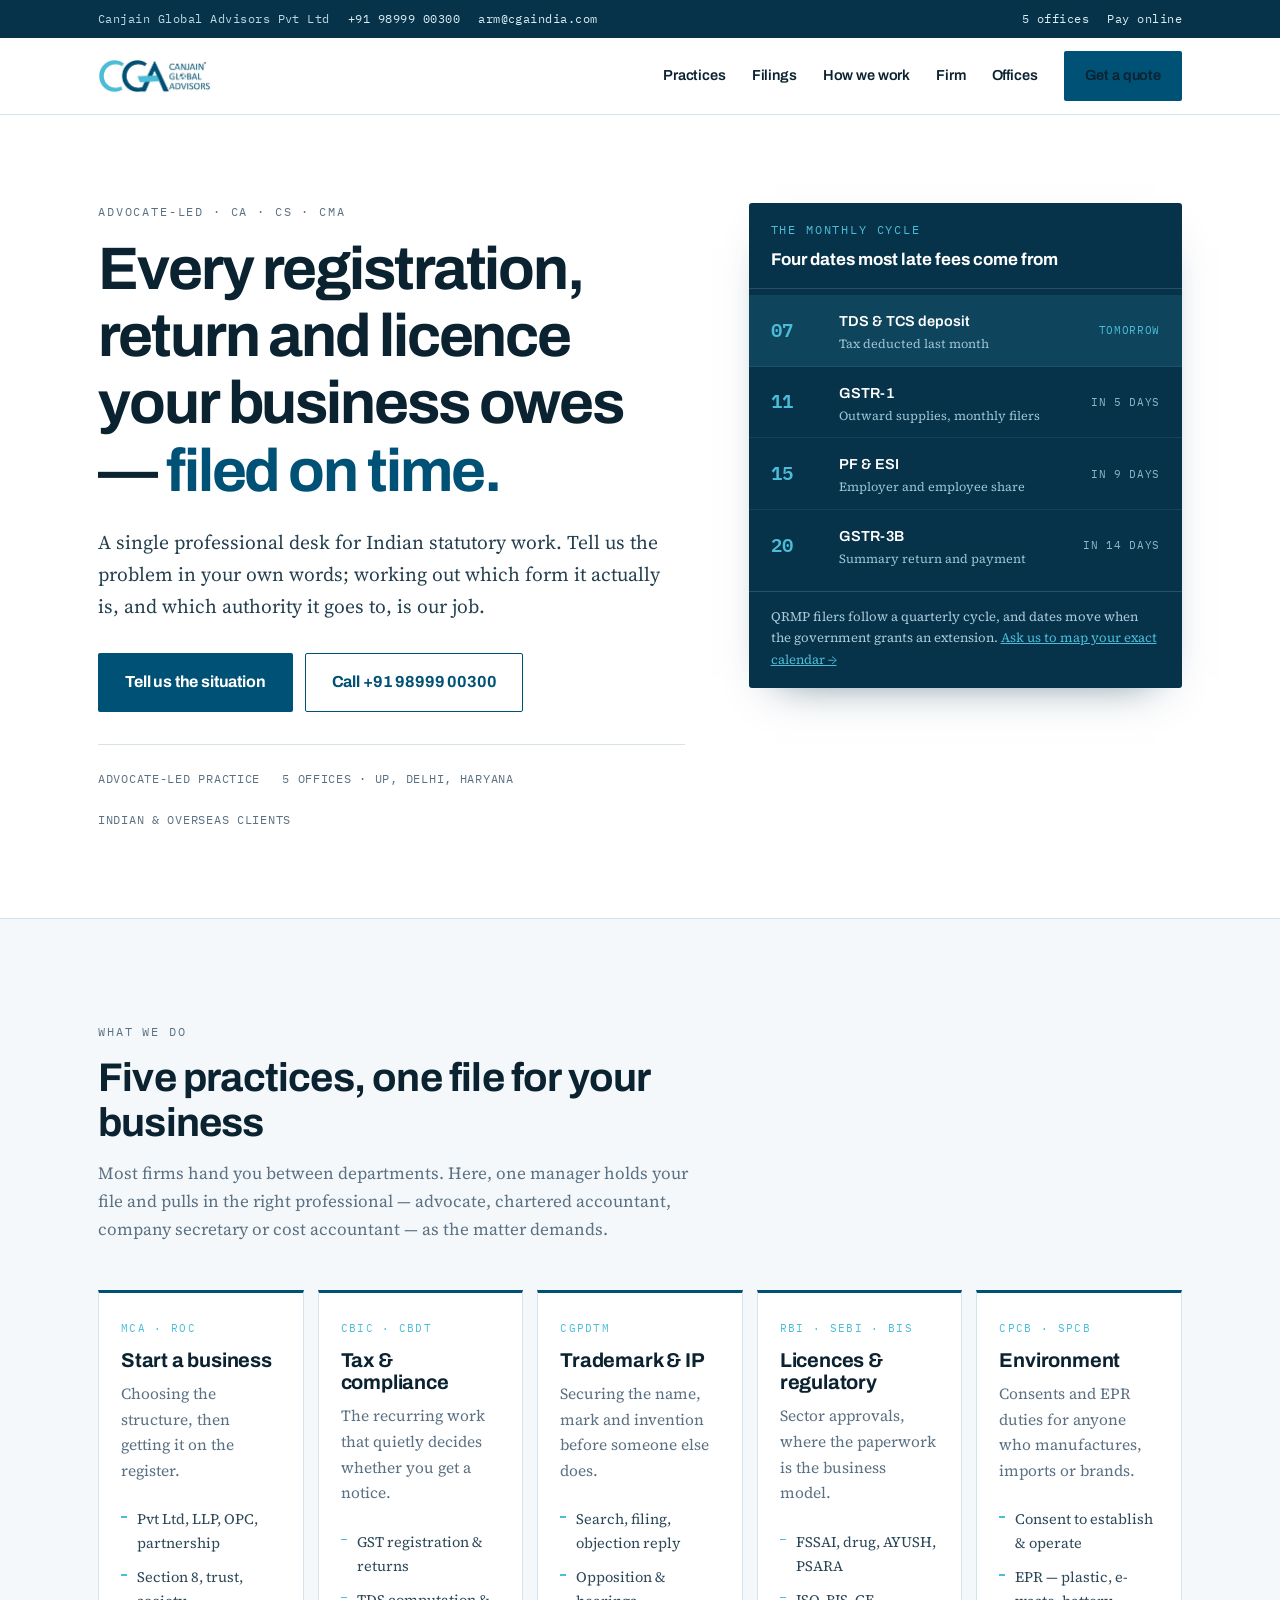
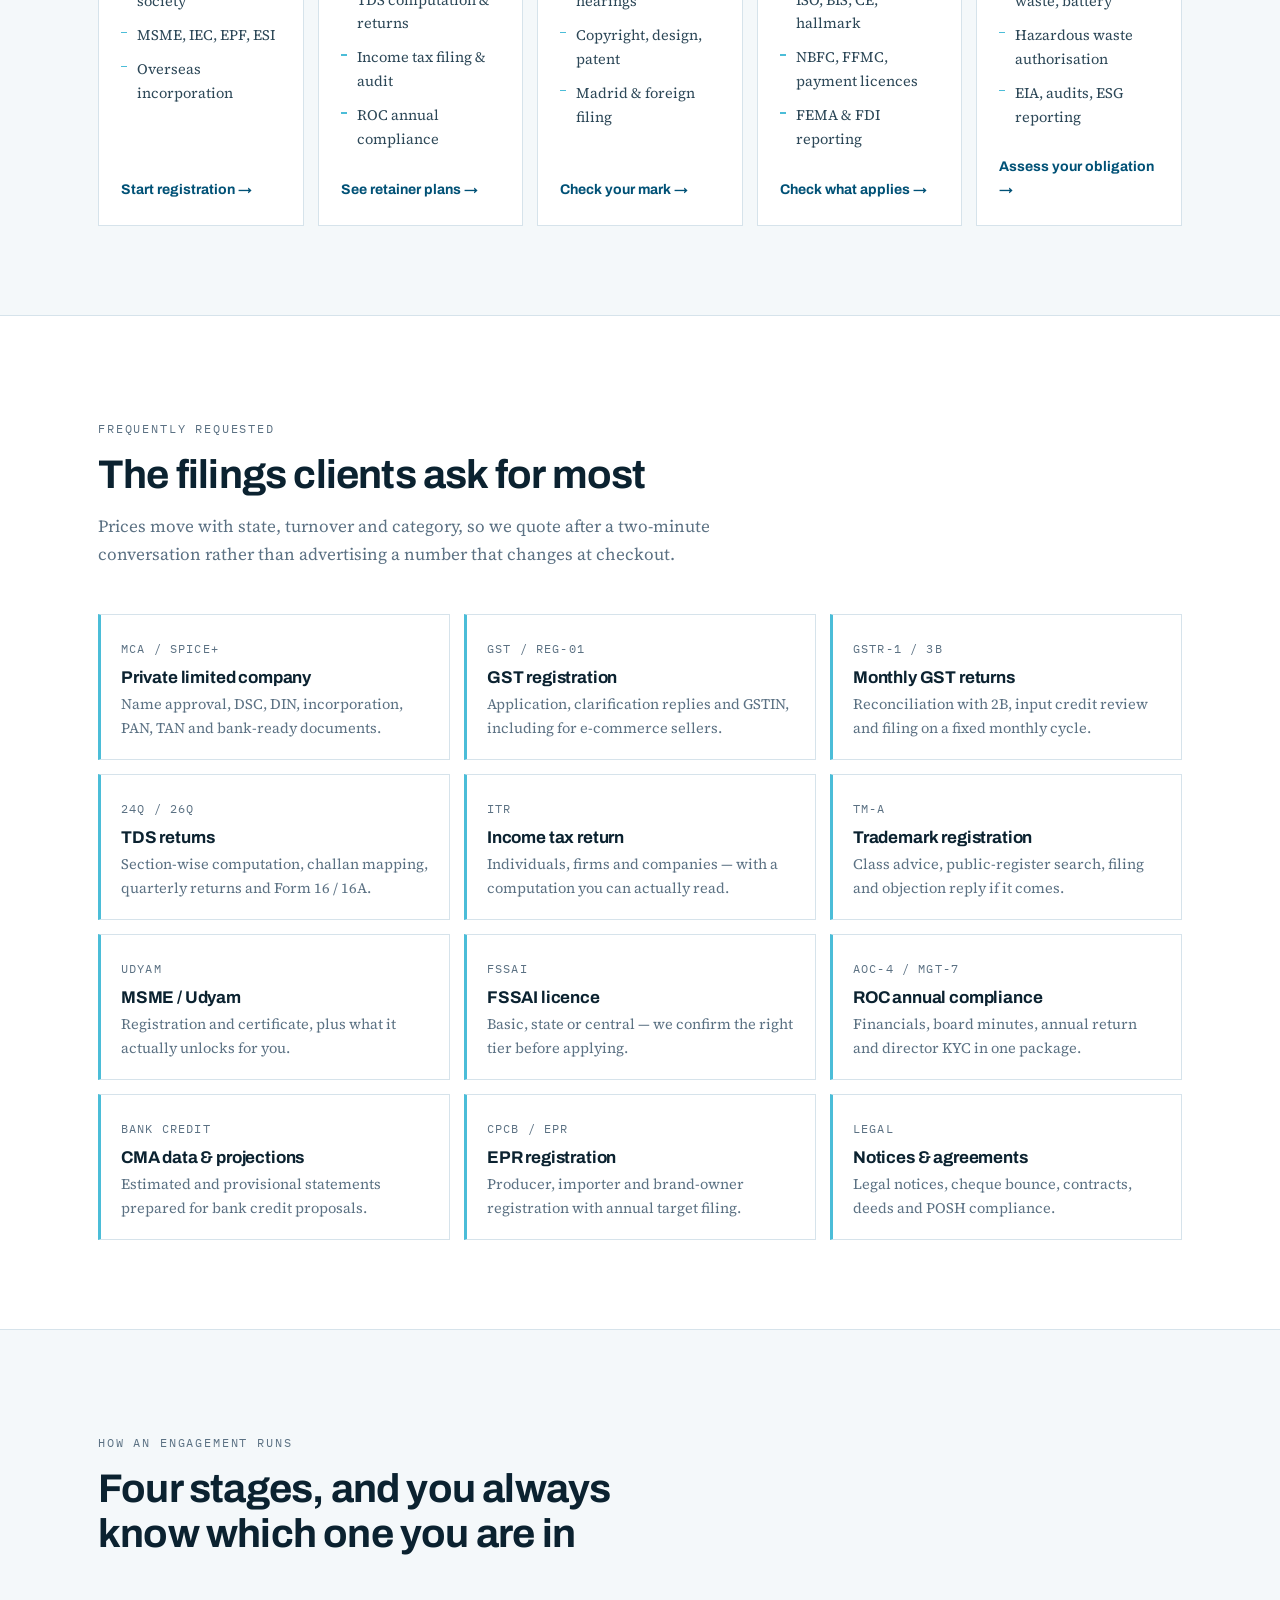
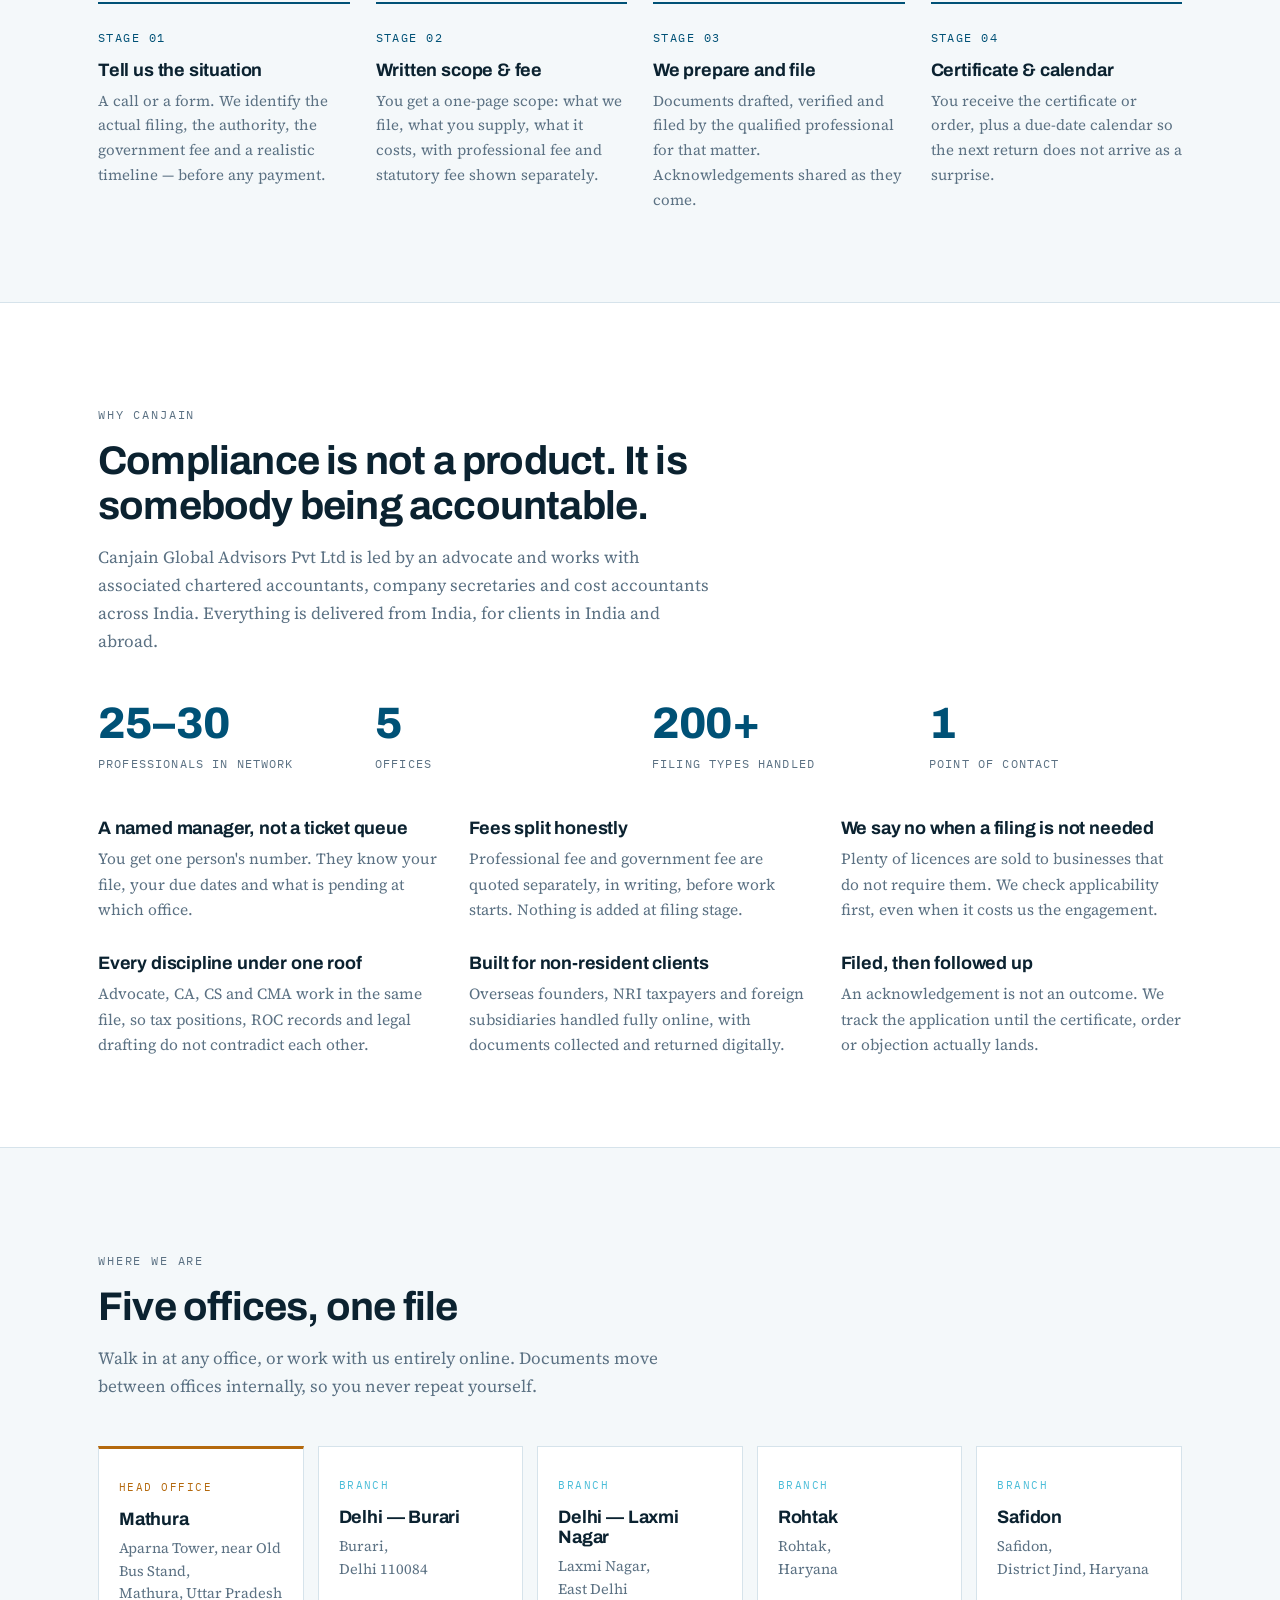
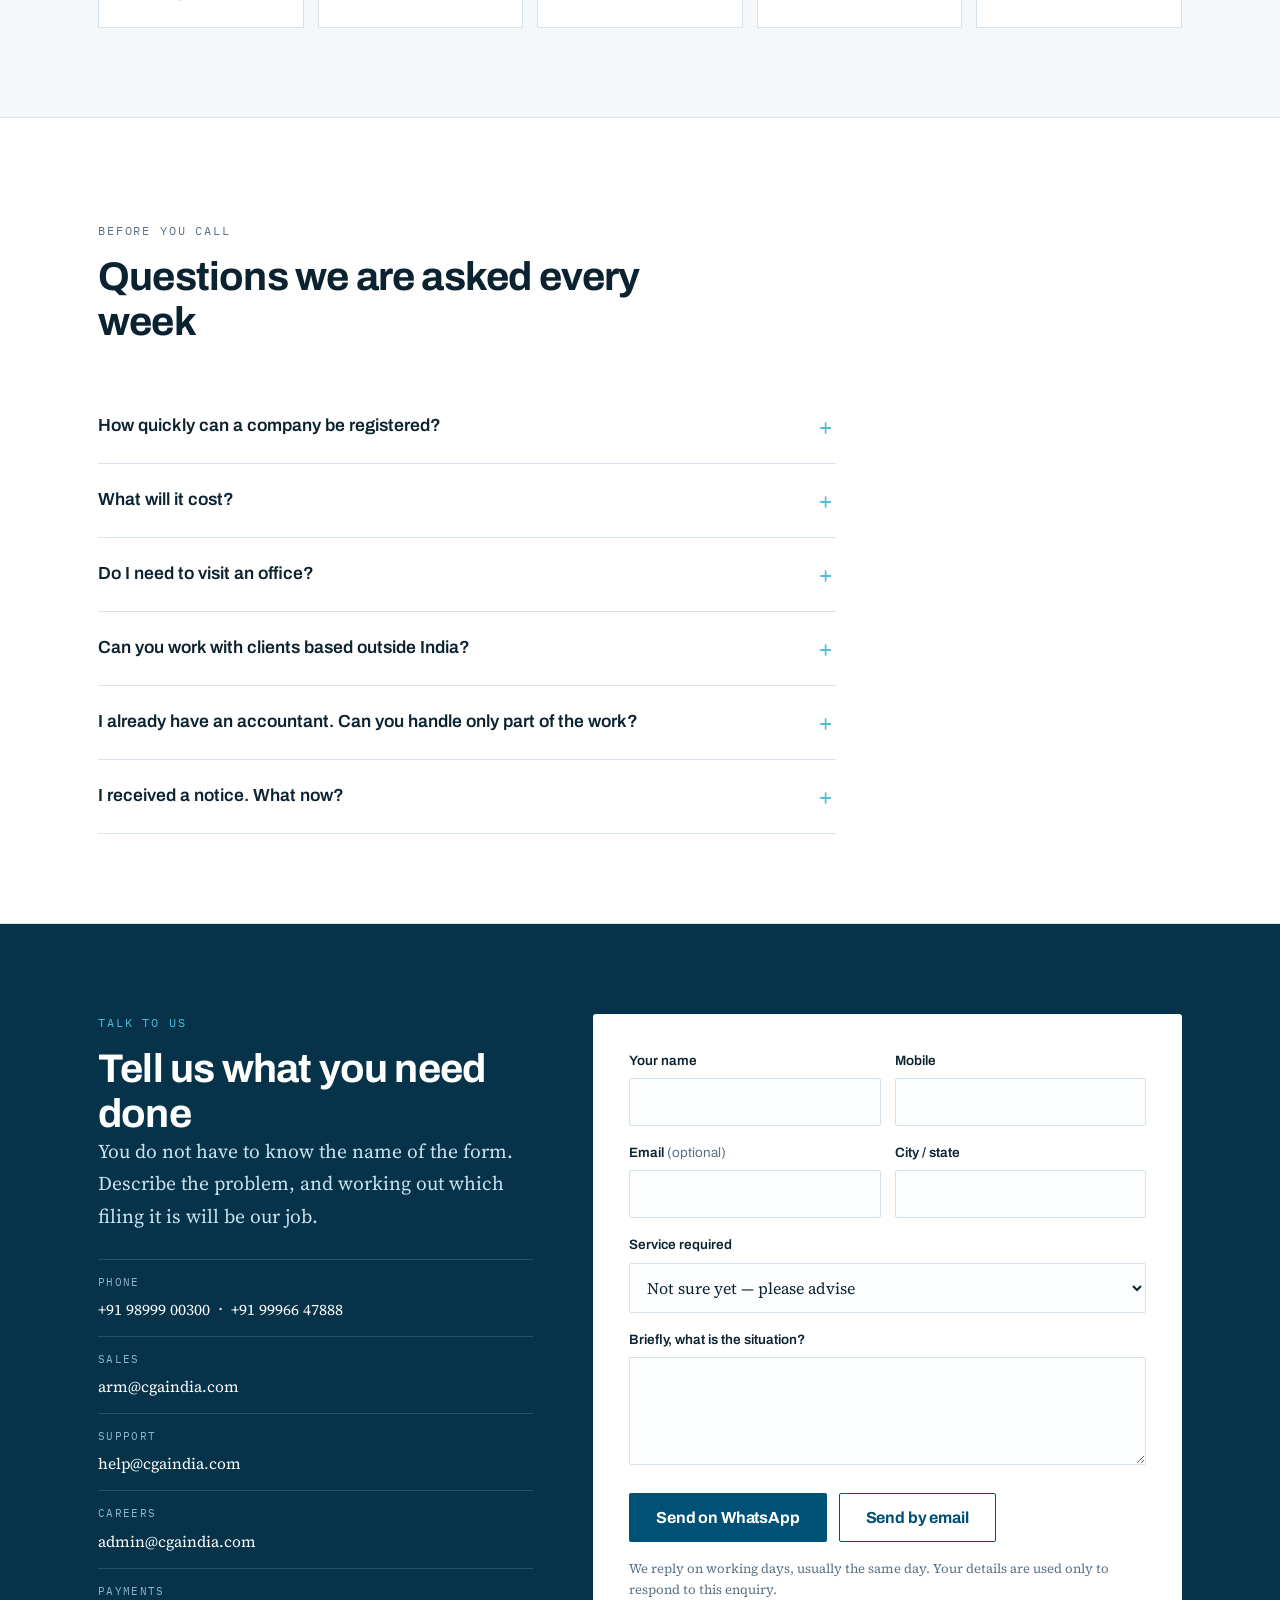
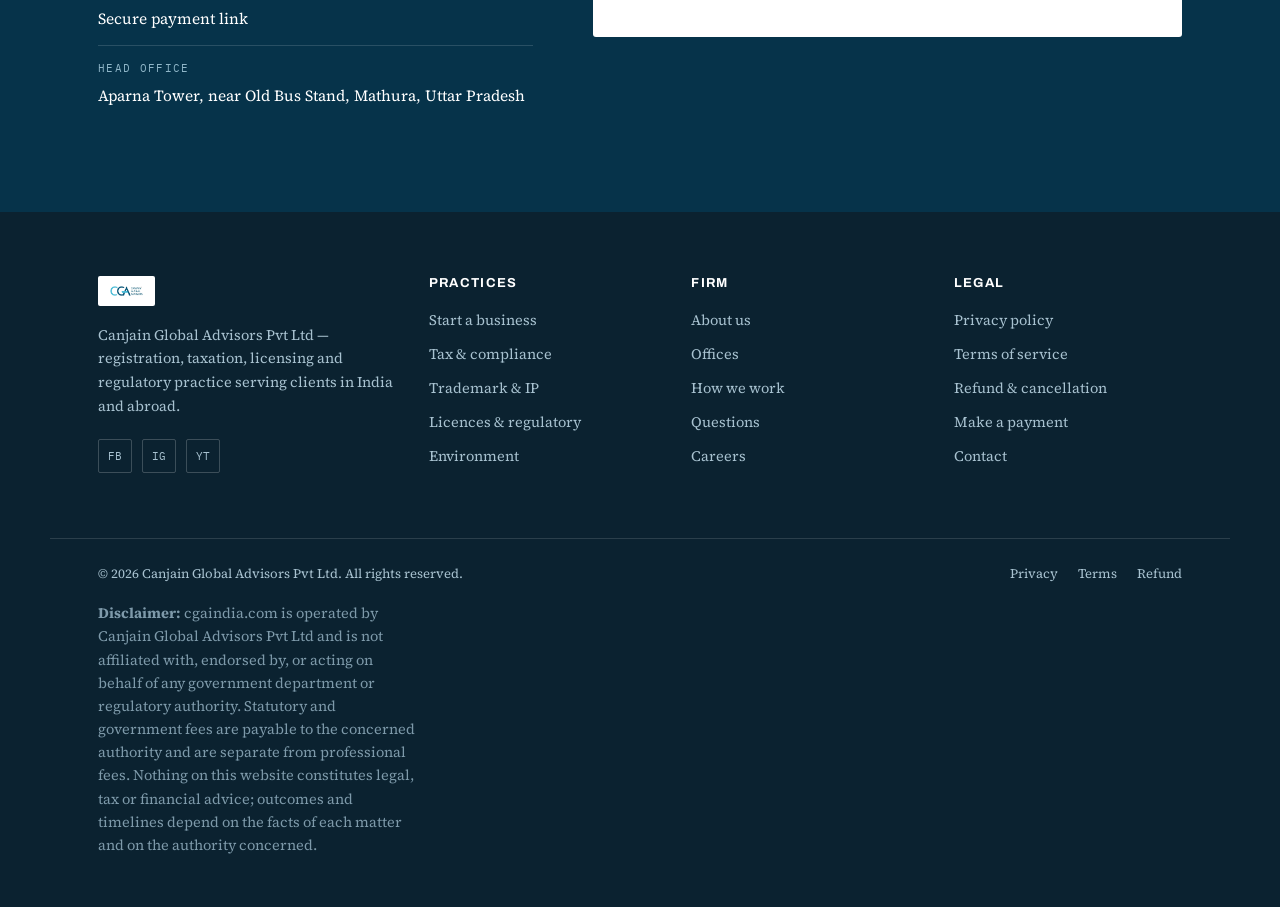
==== index.html @ 1439d637 "Add files via upload" ====
<!DOCTYPE html>
<html lang="en">
<head>
<meta charset="utf-8">
<meta name="viewport" content="width=device-width, initial-scale=1">
<title>Canjain Global Advisors — Registration, GST, Trademark &amp; Compliance in India</title>
<meta name="description" content="Advocate-led compliance practice: company registration, GST and income tax, TDS, trademark and IP, sectoral licences, RBI and pollution board approvals. Five offices across UP, Delhi and Haryana. Clients in India and abroad.">
<meta name="theme-color" content="#005176">
<link rel="canonical" href="https://cgaindia.com/">
<meta property="og:title" content="Canjain Global Advisors — Registration, GST, Trademark &amp; Compliance">
<meta property="og:description" content="Every registration, return and licence your business owes — filed on time. Advocate-led, with CAs, CSs and cost accountants in the same file.">
<meta property="og:type" content="website">
<meta property="og:url" content="https://cgaindia.com/">
<meta property="og:image" content="https://cgaindia.com/assets/cga-logo.jpeg">
<link rel="icon" href="assets/cga-logo.jpeg">
<link rel="preconnect" href="https://fonts.googleapis.com">
<link rel="preconnect" href="https://fonts.gstatic.com" crossorigin>
<link href="https://fonts.googleapis.com/css2?family=Archivo:wght@600;700;800&family=IBM+Plex+Mono:wght@400;600&family=Source+Serif+4:ital,opsz,wght@0,8..60,400;0,8..60,600;1,8..60,400&display=swap" rel="stylesheet">
<link rel="stylesheet" href="assets/styles.css">
<script type="application/ld+json">
{
  "@context": "https://schema.org",
  "@type": "ProfessionalService",
  "name": "Canjain Global Advisors Pvt Ltd",
  "url": "https://cgaindia.com/",
  "logo": "https://cgaindia.com/assets/cga-logo.jpeg",
  "telephone": "+91-98999-00300",
  "email": "arm@cgaindia.com",
  "address": {
    "@type": "PostalAddress",
    "streetAddress": "Aparna Tower, near Old Bus Stand",
    "addressLocality": "Mathura",
    "addressRegion": "Uttar Pradesh",
    "addressCountry": "IN"
  },
  "areaServed": "IN"
}
</script>
</head>
<body>
<a class="skip" href="#main">Skip to content</a>

<div class="utility">
  <div class="wrap">
    <span>Canjain Global Advisors Pvt Ltd</span>
    <a href="tel:+919899900300">+91 98999 00300</a>
    <a href="mailto:arm@cgaindia.com">arm@cgaindia.com</a>
    <span class="spacer"></span>
    <a href="#offices">5 offices</a>
    <a href="https://rzp.io/rzp/ehe2M4d" target="_blank" rel="noopener">Pay online</a>
  </div>
</div>

<header class="masthead">
  <div class="wrap">
    <a class="brand" href="index.html" aria-label="Canjain Global Advisors — home">
      <img src="assets/cga-logo.jpeg" alt="Canjain Global Advisors">
    </a>
    <nav class="primary">
      <a href="#practices">Practices</a>
      <a href="#filings">Filings</a>
      <a href="#process">How we work</a>
      <a href="#firm">Firm</a>
      <a href="#offices">Offices</a>
      <a class="btn btn-solid" href="#enquire">Get a quote</a>
    </nav>
  </div>
</header>

<main id="main">

  <!-- ============ HERO ============ -->
  <div class="hero">
    <div class="wrap">
      <div>
        <p class="eyebrow">Advocate-led · CA · CS · CMA</p>
        <h1>Every registration, return and licence your business owes — <em>filed on time.</em></h1>
        <p class="lede">A single professional desk for Indian statutory work. Tell us the problem in your own words; working out which form it actually is, and which authority it goes to, is our job.</p>
        <div class="hero-actions">
          <a class="btn btn-solid btn-lg" href="#enquire">Tell us the situation</a>
          <a class="btn btn-line btn-lg" href="tel:+919899900300">Call +91 98999 00300</a>
        </div>
        <div class="credentials">
          <span>Advocate-led practice</span>
          <span>5 offices · UP, Delhi, Haryana</span>
          <span>Indian &amp; overseas clients</span>
        </div>
      </div>

      <!-- Signature element: the live filing rail -->
      <aside class="rail" aria-label="Recurring statutory due dates">
        <div class="rail-head">
          <p class="eyebrow">The monthly cycle</p>
          <strong>Four dates most late fees come from</strong>
        </div>
        <ul class="rail-list" id="railList">
          <li data-day="7">
            <span class="rail-day">07</span>
            <span><span class="rail-name">TDS &amp; TCS deposit</span><span class="rail-sub">Tax deducted last month</span></span>
            <span class="rail-when" data-when></span>
          </li>
          <li data-day="11">
            <span class="rail-day">11</span>
            <span><span class="rail-name">GSTR-1</span><span class="rail-sub">Outward supplies, monthly filers</span></span>
            <span class="rail-when" data-when></span>
          </li>
          <li data-day="15">
            <span class="rail-day">15</span>
            <span><span class="rail-name">PF &amp; ESI</span><span class="rail-sub">Employer and employee share</span></span>
            <span class="rail-when" data-when></span>
          </li>
          <li data-day="20">
            <span class="rail-day">20</span>
            <span><span class="rail-name">GSTR-3B</span><span class="rail-sub">Summary return and payment</span></span>
            <span class="rail-when" data-when></span>
          </li>
        </ul>
        <div class="rail-foot">
          QRMP filers follow a quarterly cycle, and dates move when the government grants an extension.
          <a href="#enquire">Ask us to map your exact calendar →</a>
        </div>
      </aside>
    </div>
  </div>

  <!-- ============ PRACTICES ============ -->
  <section id="practices">
    <div class="wrap">
      <div class="section-head reveal">
        <p class="eyebrow">What we do</p>
        <h2>Five practices, one file for your business</h2>
        <p>Most firms hand you between departments. Here, one manager holds your file and pulls in the right professional — advocate, chartered accountant, company secretary or cost accountant — as the matter demands.</p>
      </div>

      <div class="practices reveal">
        <article class="practice">
          <span class="authority">MCA · ROC</span>
          <h3>Start a business</h3>
          <p>Choosing the structure, then getting it on the register.</p>
          <ul>
            <li>Pvt Ltd, LLP, OPC, partnership</li>
            <li>Section 8, trust, society</li>
            <li>MSME, IEC, EPF, ESI</li>
            <li>Overseas incorporation</li>
          </ul>
          <a class="go" href="#enquire">Start registration →</a>
        </article>

        <article class="practice">
          <span class="authority">CBIC · CBDT</span>
          <h3>Tax &amp; compliance</h3>
          <p>The recurring work that quietly decides whether you get a notice.</p>
          <ul>
            <li>GST registration &amp; returns</li>
            <li>TDS computation &amp; returns</li>
            <li>Income tax filing &amp; audit</li>
            <li>ROC annual compliance</li>
          </ul>
          <a class="go" href="#enquire">See retainer plans →</a>
        </article>

        <article class="practice">
          <span class="authority">CGPDTM</span>
          <h3>Trademark &amp; IP</h3>
          <p>Securing the name, mark and invention before someone else does.</p>
          <ul>
            <li>Search, filing, objection reply</li>
            <li>Opposition &amp; hearings</li>
            <li>Copyright, design, patent</li>
            <li>Madrid &amp; foreign filing</li>
          </ul>
          <a class="go" href="#enquire">Check your mark →</a>
        </article>

        <article class="practice">
          <span class="authority">RBI · SEBI · BIS</span>
          <h3>Licences &amp; regulatory</h3>
          <p>Sector approvals, where the paperwork is the business model.</p>
          <ul>
            <li>FSSAI, drug, AYUSH, PSARA</li>
            <li>ISO, BIS, CE, hallmark</li>
            <li>NBFC, FFMC, payment licences</li>
            <li>FEMA &amp; FDI reporting</li>
          </ul>
          <a class="go" href="#enquire">Check what applies →</a>
        </article>

        <article class="practice">
          <span class="authority">CPCB · SPCB</span>
          <h3>Environment</h3>
          <p>Consents and EPR duties for anyone who manufactures, imports or brands.</p>
          <ul>
            <li>Consent to establish &amp; operate</li>
            <li>EPR — plastic, e-waste, battery</li>
            <li>Hazardous waste authorisation</li>
            <li>EIA, audits, ESG reporting</li>
          </ul>
          <a class="go" href="#enquire">Assess your obligation →</a>
        </article>
      </div>
    </div>
  </section>

  <!-- ============ FILINGS ============ -->
  <section id="filings" class="band">
    <div class="wrap">
      <div class="section-head reveal">
        <p class="eyebrow">Frequently requested</p>
        <h2>The filings clients ask for most</h2>
        <p>Prices move with state, turnover and category, so we quote after a two-minute conversation rather than advertising a number that changes at checkout.</p>
      </div>

      <div class="filings reveal">
        <a class="filing" href="#enquire">
          <span class="form-no">MCA / SPICe+</span>
          <h3>Private limited company</h3>
          <p>Name approval, DSC, DIN, incorporation, PAN, TAN and bank-ready documents.</p>
        </a>
        <a class="filing" href="#enquire">
          <span class="form-no">GST / REG-01</span>
          <h3>GST registration</h3>
          <p>Application, clarification replies and GSTIN, including for e-commerce sellers.</p>
        </a>
        <a class="filing" href="#enquire">
          <span class="form-no">GSTR-1 / 3B</span>
          <h3>Monthly GST returns</h3>
          <p>Reconciliation with 2B, input credit review and filing on a fixed monthly cycle.</p>
        </a>
        <a class="filing" href="#enquire">
          <span class="form-no">24Q / 26Q</span>
          <h3>TDS returns</h3>
          <p>Section-wise computation, challan mapping, quarterly returns and Form 16 / 16A.</p>
        </a>
        <a class="filing" href="#enquire">
          <span class="form-no">ITR</span>
          <h3>Income tax return</h3>
          <p>Individuals, firms and companies — with a computation you can actually read.</p>
        </a>
        <a class="filing" href="#enquire">
          <span class="form-no">TM-A</span>
          <h3>Trademark registration</h3>
          <p>Class advice, public-register search, filing and objection reply if it comes.</p>
        </a>
        <a class="filing" href="#enquire">
          <span class="form-no">UDYAM</span>
          <h3>MSME / Udyam</h3>
          <p>Registration and certificate, plus what it actually unlocks for you.</p>
        </a>
        <a class="filing" href="#enquire">
          <span class="form-no">FSSAI</span>
          <h3>FSSAI licence</h3>
          <p>Basic, state or central — we confirm the right tier before applying.</p>
        </a>
        <a class="filing" href="#enquire">
          <span class="form-no">AOC-4 / MGT-7</span>
          <h3>ROC annual compliance</h3>
          <p>Financials, board minutes, annual return and director KYC in one package.</p>
        </a>
        <a class="filing" href="#enquire">
          <span class="form-no">Bank credit</span>
          <h3>CMA data &amp; projections</h3>
          <p>Estimated and provisional statements prepared for bank credit proposals.</p>
        </a>
        <a class="filing" href="#enquire">
          <span class="form-no">CPCB / EPR</span>
          <h3>EPR registration</h3>
          <p>Producer, importer and brand-owner registration with annual target filing.</p>
        </a>
        <a class="filing" href="#enquire">
          <span class="form-no">Legal</span>
          <h3>Notices &amp; agreements</h3>
          <p>Legal notices, cheque bounce, contracts, deeds and POSH compliance.</p>
        </a>
      </div>
    </div>
  </section>

  <!-- ============ PROCESS ============ -->
  <section id="process">
    <div class="wrap">
      <div class="section-head reveal">
        <p class="eyebrow">How an engagement runs</p>
        <h2>Four stages, and you always know which one you are in</h2>
      </div>
      <div class="stages reveal">
        <div class="stage">
          <span class="no">STAGE 01</span>
          <h3>Tell us the situation</h3>
          <p>A call or a form. We identify the actual filing, the authority, the government fee and a realistic timeline — before any payment.</p>
        </div>
        <div class="stage">
          <span class="no">STAGE 02</span>
          <h3>Written scope &amp; fee</h3>
          <p>You get a one-page scope: what we file, what you supply, what it costs, with professional fee and statutory fee shown separately.</p>
        </div>
        <div class="stage">
          <span class="no">STAGE 03</span>
          <h3>We prepare and file</h3>
          <p>Documents drafted, verified and filed by the qualified professional for that matter. Acknowledgements shared as they come.</p>
        </div>
        <div class="stage">
          <span class="no">STAGE 04</span>
          <h3>Certificate &amp; calendar</h3>
          <p>You receive the certificate or order, plus a due-date calendar so the next return does not arrive as a surprise.</p>
        </div>
      </div>
    </div>
  </section>

  <!-- ============ FIRM ============ -->
  <section id="firm" class="band">
    <div class="wrap">
      <div class="section-head reveal">
        <p class="eyebrow">Why Canjain</p>
        <h2>Compliance is not a product. It is somebody being accountable.</h2>
        <p>Canjain Global Advisors Pvt Ltd is led by an advocate and works with associated chartered accountants, company secretaries and cost accountants across India. Everything is delivered from India, for clients in India and abroad.</p>
      </div>

      <div class="stats reveal">
        <div class="stat"><div class="n">25–30</div><div class="l">Professionals in network</div></div>
        <div class="stat"><div class="n">5</div><div class="l">Offices</div></div>
        <div class="stat"><div class="n">200+</div><div class="l">Filing types handled</div></div>
        <div class="stat"><div class="n">1</div><div class="l">Point of contact</div></div>
      </div>

      <div class="reasons reveal">
        <div class="reason">
          <h3>A named manager, not a ticket queue</h3>
          <p>You get one person's number. They know your file, your due dates and what is pending at which office.</p>
        </div>
        <div class="reason">
          <h3>Fees split honestly</h3>
          <p>Professional fee and government fee are quoted separately, in writing, before work starts. Nothing is added at filing stage.</p>
        </div>
        <div class="reason">
          <h3>We say no when a filing is not needed</h3>
          <p>Plenty of licences are sold to businesses that do not require them. We check applicability first, even when it costs us the engagement.</p>
        </div>
        <div class="reason">
          <h3>Every discipline under one roof</h3>
          <p>Advocate, CA, CS and CMA work in the same file, so tax positions, ROC records and legal drafting do not contradict each other.</p>
        </div>
        <div class="reason">
          <h3>Built for non-resident clients</h3>
          <p>Overseas founders, NRI taxpayers and foreign subsidiaries handled fully online, with documents collected and returned digitally.</p>
        </div>
        <div class="reason">
          <h3>Filed, then followed up</h3>
          <p>An acknowledgement is not an outcome. We track the application until the certificate, order or objection actually lands.</p>
        </div>
      </div>
    </div>
  </section>

  <!-- ============ OFFICES ============ -->
  <section id="offices">
    <div class="wrap">
      <div class="section-head reveal">
        <p class="eyebrow">Where we are</p>
        <h2>Five offices, one file</h2>
        <p>Walk in at any office, or work with us entirely online. Documents move between offices internally, so you never repeat yourself.</p>
      </div>
      <div class="offices reveal">
        <div class="office ho">
          <span class="tag">Head office</span>
          <h3>Mathura</h3>
          <address>Aparna Tower, near Old Bus Stand,<br>Mathura, Uttar Pradesh</address>
        </div>
        <div class="office">
          <span class="tag">Branch</span>
          <h3>Delhi — Burari</h3>
          <address>Burari,<br>Delhi 110084</address>
        </div>
        <div class="office">
          <span class="tag">Branch</span>
          <h3>Delhi — Laxmi Nagar</h3>
          <address>Laxmi Nagar,<br>East Delhi</address>
        </div>
        <div class="office">
          <span class="tag">Branch</span>
          <h3>Rohtak</h3>
          <address>Rohtak,<br>Haryana</address>
        </div>
        <div class="office">
          <span class="tag">Branch</span>
          <h3>Safidon</h3>
          <address>Safidon,<br>District Jind, Haryana</address>
        </div>
      </div>
    </div>
  </section>

  <!-- ============ FAQ ============ -->
  <section id="faq" class="band">
    <div class="wrap">
      <div class="section-head reveal">
        <p class="eyebrow">Before you call</p>
        <h2>Questions we are asked every week</h2>
      </div>
      <div class="faq reveal">
        <details>
          <summary>How quickly can a company be registered?</summary>
          <p>Once name approval and signed documents are in hand, incorporation is usually a matter of days rather than weeks. The variable is document readiness — identity proofs, address proof for the registered office and the NOC from the property owner. We give you a realistic date at the scope stage, not an optimistic one.</p>
        </details>
        <details>
          <summary>What will it cost?</summary>
          <p>Two components: our professional fee, and the statutory or government fee, which is fixed by the authority and varies with state, authorised capital, turnover or category. We quote both separately in writing before starting. Anyone quoting a single all-India number without asking about your state is guessing.</p>
        </details>
        <details>
          <summary>Do I need to visit an office?</summary>
          <p>No. Most matters run entirely online — documents collected digitally, signatures through DSC or e-sign. If you would rather sit across a desk, any of our five offices works.</p>
        </details>
        <details>
          <summary>Can you work with clients based outside India?</summary>
          <p>Yes. Non-resident founders, NRI taxpayers and foreign parent companies are a regular part of the practice. Everything is delivered from India, and we handle apostille and notarisation requirements where the authority asks for them.</p>
        </details>
        <details>
          <summary>I already have an accountant. Can you handle only part of the work?</summary>
          <p>Yes. Many clients keep their existing bookkeeping and bring us in for licensing, trademark, ROC or a specific notice. We will not push a bundle you do not need.</p>
        </details>
        <details>
          <summary>I received a notice. What now?</summary>
          <p>Send it across before the reply window closes — GST, income tax, ROC and pollution board notices all carry deadlines, and an extension is easier to get before the date than after. We read it, tell you how serious it is, and quote for the reply.</p>
        </details>
      </div>
    </div>
  </section>

  <!-- ============ ENQUIRY ============ -->
  <section id="enquire" class="enquire">
    <div class="wrap grid">
      <div>
        <p class="eyebrow">Talk to us</p>
        <h2>Tell us what you need done</h2>
        <p class="lede" style="color:#C9E3EE">You do not have to know the name of the form. Describe the problem, and working out which filing it is will be our job.</p>
        <ul class="contact-list">
          <li><span class="k">Phone</span><a href="tel:+919899900300">+91 98999 00300</a> &nbsp;·&nbsp; <a href="tel:+919996647888">+91 99966 47888</a></li>
          <li><span class="k">Sales</span><a href="mailto:arm@cgaindia.com">arm@cgaindia.com</a></li>
          <li><span class="k">Support</span><a href="mailto:help@cgaindia.com">help@cgaindia.com</a></li>
          <li><span class="k">Careers</span><a href="mailto:admin@cgaindia.com">admin@cgaindia.com</a></li>
          <li><span class="k">Payments</span><a href="https://rzp.io/rzp/ehe2M4d" target="_blank" rel="noopener">Secure payment link</a></li>
          <li><span class="k">Head office</span><span>Aparna Tower, near Old Bus Stand, Mathura, Uttar Pradesh</span></li>
        </ul>
      </div>

      <form class="enquiry" id="enquiryForm" novalidate>
        <div class="two-up">
          <div class="field" id="f-name">
            <label for="q-name">Your name</label>
            <input id="q-name" name="name" type="text" autocomplete="name" required>
            <span class="err">Please enter your name.</span>
          </div>
          <div class="field" id="f-mobile">
            <label for="q-mobile">Mobile</label>
            <input id="q-mobile" name="mobile" type="tel" inputmode="numeric" autocomplete="tel" required>
            <span class="err">Enter a valid 10-digit mobile number.</span>
          </div>
        </div>
        <div class="two-up">
          <div class="field" id="f-email">
            <label for="q-email">Email <span style="font-weight:400;color:#5B7183">(optional)</span></label>
            <input id="q-email" name="email" type="email" autocomplete="email">
            <span class="err">That email address does not look right.</span>
          </div>
          <div class="field">
            <label for="q-city">City / state</label>
            <input id="q-city" name="city" type="text" autocomplete="address-level2">
          </div>
        </div>
        <div class="field">
          <label for="q-service">Service required</label>
          <select id="q-service" name="service">
            <option value="Not sure yet">Not sure yet — please advise</option>
            <option>Company / LLP registration</option>
            <option>GST registration or returns</option>
            <option>TDS returns</option>
            <option>Income tax return or notice</option>
            <option>ROC annual compliance</option>
            <option>Trademark, copyright or patent</option>
            <option>FSSAI, ISO or other licence</option>
            <option>NBFC / RBI approval</option>
            <option>Environment / EPR</option>
            <option>CMA data or project report</option>
            <option>Legal notice or agreement</option>
          </select>
        </div>
        <div class="field" id="f-msg">
          <label for="q-msg">Briefly, what is the situation?</label>
          <textarea id="q-msg" name="message" required></textarea>
          <span class="err">A line or two about the matter helps us quote accurately.</span>
        </div>
        <div class="form-actions">
          <button class="btn btn-solid btn-lg" type="button" id="sendWhatsApp">Send on WhatsApp</button>
          <button class="btn btn-line btn-lg" type="button" id="sendEmail">Send by email</button>
        </div>
        <p class="form-note">We reply on working days, usually the same day. Your details are used only to respond to this enquiry.</p>
      </form>
    </div>
  </section>

</main>

<footer class="site">
  <div class="wrap top">
    <div>
      <img class="mark" src="assets/cga-logo.jpeg" alt="Canjain Global Advisors">
      <p>Canjain Global Advisors Pvt Ltd — registration, taxation, licensing and regulatory practice serving clients in India and abroad.</p>
      <div class="social">
        <a href="https://www.facebook.com/profile.php?id=100081348033294" target="_blank" rel="noopener" aria-label="Facebook">FB</a>
        <a href="https://www.instagram.com/canjain_" target="_blank" rel="noopener" aria-label="Instagram">IG</a>
        <a href="https://www.youtube.com/@canjain" target="_blank" rel="noopener" aria-label="YouTube">YT</a>
      </div>
    </div>
    <div>
      <h4>Practices</h4>
      <ul>
        <li><a href="#practices">Start a business</a></li>
        <li><a href="#practices">Tax &amp; compliance</a></li>
        <li><a href="#practices">Trademark &amp; IP</a></li>
        <li><a href="#practices">Licences &amp; regulatory</a></li>
        <li><a href="#practices">Environment</a></li>
      </ul>
    </div>
    <div>
      <h4>Firm</h4>
      <ul>
        <li><a href="#firm">About us</a></li>
        <li><a href="#offices">Offices</a></li>
        <li><a href="#process">How we work</a></li>
        <li><a href="#faq">Questions</a></li>
        <li><a href="mailto:admin@cgaindia.com">Careers</a></li>
      </ul>
    </div>
    <div>
      <h4>Legal</h4>
      <ul>
        <li><a href="privacy.html">Privacy policy</a></li>
        <li><a href="terms.html">Terms of service</a></li>
        <li><a href="refund.html">Refund &amp; cancellation</a></li>
        <li><a href="https://rzp.io/rzp/ehe2M4d" target="_blank" rel="noopener">Make a payment</a></li>
        <li><a href="#enquire">Contact</a></li>
      </ul>
    </div>
  </div>
  <div class="wrap legal">
    <div class="row">
      <span>© <span id="yr">2026</span> Canjain Global Advisors Pvt Ltd. All rights reserved.</span>
      <span class="spacer"></span>
      <a href="privacy.html">Privacy</a>
      <a href="terms.html">Terms</a>
      <a href="refund.html">Refund</a>
    </div>
    <p class="disclaimer"><strong>Disclaimer:</strong> cgaindia.com is operated by Canjain Global Advisors Pvt Ltd and is not affiliated with, endorsed by, or acting on behalf of any government department or regulatory authority. Statutory and government fees are payable to the concerned authority and are separate from professional fees. Nothing on this website constitutes legal, tax or financial advice; outcomes and timelines depend on the facts of each matter and on the authority concerned.</p>
  </div>
</footer>

<div class="callbar">
  <a href="tel:+919899900300">Call now</a>
  <a class="wa" href="https://wa.me/919899900300?text=Hi%20Canjain%2C%20I%20need%20help%20with%20" target="_blank" rel="noopener">WhatsApp</a>
</div>

<script>
(function () {
  'use strict';

  document.getElementById('yr').textContent = new Date().getFullYear();

  /* ---- Filing rail: show which due date is next ---- */
  var today = new Date();
  var d = today.getDate();
  var items = Array.prototype.slice.call(document.querySelectorAll('#railList li'));
  var nextItem = null;

  items.forEach(function (li) {
    var day = parseInt(li.getAttribute('data-day'), 10);
    var label = li.querySelector('[data-when]');
    var diff = day - d;
    if (diff > 0) {
      label.textContent = diff === 1 ? 'Tomorrow' : 'In ' + diff + ' days';
      if (!nextItem) nextItem = li;
    } else if (diff === 0) {
      label.textContent = 'Due today';
      if (!nextItem) nextItem = li;
    } else {
      label.textContent = 'Next month';
    }
  });

  if (!nextItem && items.length) {
    nextItem = items[0];
  }
  if (nextItem) nextItem.classList.add('is-next');

  /* ---- Scroll reveal ---- */
  var reduce = window.matchMedia('(prefers-reduced-motion: reduce)').matches;
  var targets = document.querySelectorAll('.reveal');
  if (reduce || !('IntersectionObserver' in window)) {
    targets.forEach(function (t) { t.classList.add('in'); });
  } else {
    var io = new IntersectionObserver(function (entries) {
      entries.forEach(function (e) {
        if (e.isIntersecting) { e.target.classList.add('in'); io.unobserve(e.target); }
      });
    }, { rootMargin: '0px 0px -60px 0px', threshold: 0.08 });
    targets.forEach(function (t) { io.observe(t); });
  }

  /* ---- Enquiry form ---- */
  var form = document.getElementById('enquiryForm');

  function val(id) { return (document.getElementById(id).value || '').trim(); }

  function setInvalid(wrapId, bad) {
    var el = document.getElementById(wrapId);
    if (el) el.classList.toggle('invalid', bad);
    return !bad;
  }

  function validate() {
    var ok = true;
    ok = setInvalid('f-name', val('q-name').length < 2) && ok;
    ok = setInvalid('f-mobile', !/^[6-9]\d{9}$/.test(val('q-mobile').replace(/\D/g, '').slice(-10))) && ok;
    var email = val('q-email');
    ok = setInvalid('f-email', email !== '' && !/^[^\s@]+@[^\s@]+\.[^\s@]{2,}$/.test(email)) && ok;
    ok = setInvalid('f-msg', val('q-msg').length < 5) && ok;
    if (!ok) {
      var first = form.querySelector('.field.invalid input, .field.invalid textarea');
      if (first) first.focus();
    }
    return ok;
  }

  function summary() {
    return 'New enquiry — cgaindia.com\n'
      + 'Name: ' + val('q-name') + '\n'
      + 'Mobile: ' + val('q-mobile') + '\n'
      + 'Email: ' + (val('q-email') || '—') + '\n'
      + 'City/State: ' + (val('q-city') || '—') + '\n'
      + 'Service: ' + document.getElementById('q-service').value + '\n'
      + 'Situation: ' + val('q-msg');
  }

  document.getElementById('sendWhatsApp').addEventListener('click', function () {
    if (!validate()) return;
    window.open('https://wa.me/919899900300?text=' + encodeURIComponent(summary()), '_blank', 'noopener');
  });

  document.getElementById('sendEmail').addEventListener('click', function () {
    if (!validate()) return;
    window.location.href = 'mailto:arm@cgaindia.com'
      + '?subject=' + encodeURIComponent('Website enquiry — ' + val('q-name'))
      + '&body=' + encodeURIComponent(summary());
  });
})();
</script>
</body>
</html>
---- assets/styles.css ----
/* ============================================================
   Canjain Global Advisors — cgaindia.com
   Palette derived from the CGA mark: #005176 / #4BBDD8
   ============================================================ */

:root {
  --petrol: #005176;
  --petrol-deep: #06334A;
  --ink: #0B2230;
  --cyan: #4BBDD8;
  --cyan-wash: #E8F6FA;
  --paper: #F4F8FA;
  --white: #FFFFFF;
  --rule: #D6E3EB;
  --muted: #5B7183;
  --due: #B4690E;
  --due-wash: #FBF2E4;

  --display: 'Archivo', 'Helvetica Neue', Arial, sans-serif;
  --body: 'Source Serif 4', Georgia, 'Times New Roman', serif;
  --mono: 'IBM Plex Mono', 'Courier New', monospace;

  --wrap: 1180px;
  --gutter: clamp(20px, 4vw, 48px);
}

* { box-sizing: border-box; }

html { scroll-behavior: smooth; }
@media (prefers-reduced-motion: reduce) {
  html { scroll-behavior: auto; }
  *, *::before, *::after { animation: none !important; transition: none !important; }
}

body {
  margin: 0;
  background: var(--paper);
  color: var(--ink);
  font-family: var(--body);
  font-size: 17px;
  line-height: 1.65;
  -webkit-font-smoothing: antialiased;
}

img { max-width: 100%; display: block; }
a { color: var(--petrol); }

.wrap { width: 100%; max-width: var(--wrap); margin: 0 auto; padding-inline: var(--gutter); }

.skip {
  position: absolute; left: -9999px; top: 0; z-index: 100;
  background: var(--petrol); color: #fff; padding: 10px 16px;
  font-family: var(--display); font-size: 14px;
}
.skip:focus { left: 8px; top: 8px; }

:focus-visible { outline: 3px solid var(--cyan); outline-offset: 2px; }

/* ---------- Type roles ---------- */
.eyebrow {
  font-family: var(--mono);
  font-size: 11.5px;
  letter-spacing: .16em;
  text-transform: uppercase;
  color: var(--muted);
  margin: 0 0 14px;
}
h1, h2, h3, h4 { font-family: var(--display); font-weight: 700; letter-spacing: -.02em; line-height: 1.12; margin: 0; }
h2 { font-size: clamp(28px, 3.6vw, 40px); }
h3 { font-size: 20px; letter-spacing: -.01em; }
p { margin: 0 0 16px; }
.lede { font-size: clamp(17px, 1.6vw, 19.5px); color: #24404F; max-width: 62ch; }

/* ---------- Top bar ---------- */
.utility {
  background: var(--petrol-deep);
  color: #BFD8E4;
  font-family: var(--mono);
  font-size: 12px;
  letter-spacing: .04em;
}
.utility .wrap { display: flex; gap: 18px; align-items: center; min-height: 38px; flex-wrap: wrap; }
.utility a { color: #DCEDF4; text-decoration: none; }
.utility a:hover { color: #fff; text-decoration: underline; }
.utility .spacer { margin-left: auto; }

header.masthead {
  position: sticky; top: 0; z-index: 40;
  background: rgba(255,255,255,.94);
  backdrop-filter: blur(8px);
  border-bottom: 1px solid var(--rule);
}
.masthead .wrap { display: flex; align-items: center; gap: 20px; min-height: 76px; }
.brand { display: flex; align-items: center; }
.brand img { height: 34px; width: auto; }
nav.primary { margin-left: auto; display: flex; gap: 26px; align-items: center; }
nav.primary a {
  font-family: var(--display); font-size: 14.5px; font-weight: 600;
  color: var(--ink); text-decoration: none; letter-spacing: -.01em;
}
nav.primary a:hover { color: var(--petrol); }

.btn {
  display: inline-flex; align-items: center; justify-content: center; gap: 8px;
  font-family: var(--display); font-weight: 700; font-size: 14.5px; letter-spacing: -.01em;
  padding: 12px 20px; border-radius: 2px; text-decoration: none; border: 1.5px solid transparent;
  cursor: pointer; transition: background .18s ease, color .18s ease, border-color .18s ease;
}
.btn-solid { background: var(--petrol); color: #fff; }
.btn-solid:hover { background: var(--petrol-deep); }
.btn-line { border-color: var(--petrol); color: var(--petrol); background: transparent; }
.btn-line:hover { background: var(--petrol); color: #fff; }
.btn-lg { padding: 15px 26px; font-size: 16px; }

@media (max-width: 860px) {
  nav.primary { display: none; }
  .masthead .wrap { min-height: 64px; }
  .brand img { height: 27px; }
}

/* ---------- Hero ---------- */
.hero { background: var(--white); border-bottom: 1px solid var(--rule); }
.hero .wrap { display: grid; grid-template-columns: 1.15fr .85fr; gap: clamp(32px, 5vw, 64px); padding-block: clamp(52px, 7vw, 88px); align-items: start; }
.hero h1 { font-size: clamp(36px, 5.2vw, 60px); letter-spacing: -.035em; }
.hero h1 em { font-style: normal; color: var(--petrol); }
.hero .lede { margin-top: 22px; }
.hero-actions { display: flex; gap: 12px; flex-wrap: wrap; margin-top: 30px; }
.credentials {
  display: flex; gap: 22px; flex-wrap: wrap; margin-top: 32px;
  padding-top: 24px; border-top: 1px solid var(--rule);
  font-family: var(--mono); font-size: 12px; letter-spacing: .06em; text-transform: uppercase; color: var(--muted);
}

/* ---------- Signature: the filing rail ---------- */
.rail {
  background: var(--petrol-deep);
  color: #E7F3F8;
  border-radius: 3px;
  overflow: hidden;
  box-shadow: 0 18px 44px -28px rgba(6,51,74,.7);
}
.rail-head { padding: 18px 22px 14px; border-bottom: 1px solid rgba(255,255,255,.14); }
.rail-head .eyebrow { color: var(--cyan); margin-bottom: 6px; }
.rail-head strong { font-family: var(--display); font-size: 17px; font-weight: 700; color: #fff; display: block; }
.rail-list { list-style: none; margin: 0; padding: 6px 0 10px; }
.rail-list li {
  display: grid; grid-template-columns: 54px 1fr auto; align-items: center; gap: 14px;
  padding: 11px 22px; border-bottom: 1px solid rgba(255,255,255,.07);
}
.rail-list li:last-child { border-bottom: 0; }
.rail-day {
  font-family: var(--mono); font-size: 19px; font-weight: 600; color: var(--cyan);
  font-variant-numeric: tabular-nums;
}
.rail-name { font-family: var(--display); font-size: 14.5px; font-weight: 600; color: #fff; }
.rail-sub { font-size: 12.5px; color: #9EC3D4; display: block; font-family: var(--body); }
.rail-when { font-family: var(--mono); font-size: 11px; letter-spacing: .06em; text-transform: uppercase; color: #8FB6C8; text-align: right; }
.rail-list li.is-next { background: rgba(75,189,216,.13); }
.rail-list li.is-next .rail-when { color: var(--cyan); }
.rail-foot { padding: 14px 22px 18px; font-size: 13px; color: #A9C9D8; border-top: 1px solid rgba(255,255,255,.14); }
.rail-foot a { color: var(--cyan); }

@media (max-width: 900px) {
  .hero .wrap { grid-template-columns: 1fr; }
}

/* ---------- Sections ---------- */
section { padding-block: clamp(52px, 7vw, 92px); }
.section-head { max-width: 68ch; margin-bottom: clamp(30px, 4vw, 46px); }
.section-head p { color: var(--muted); margin-top: 14px; }

/* ---------- Practices ---------- */
.practices { display: grid; grid-template-columns: repeat(5, 1fr); gap: 14px; }
.practice { background: var(--white); border: 1px solid var(--rule); border-top: 3px solid var(--petrol); padding: 26px 22px 24px; display: flex; flex-direction: column; }
@media (max-width: 1080px) { .practices { grid-template-columns: repeat(auto-fit, minmax(240px, 1fr)); } }
.practice .authority { font-family: var(--mono); font-size: 11px; letter-spacing: .12em; color: var(--cyan); text-transform: uppercase; }
.practice h3 { margin: 12px 0 10px; }
.practice p { font-size: 15.5px; color: var(--muted); }
.practice ul { list-style: none; margin: 4px 0 20px; padding: 0; font-size: 14.5px; }
.practice ul li { padding: 5px 0 5px 16px; position: relative; color: #2C4757; }
.practice ul li::before { content: ''; position: absolute; left: 0; top: 13px; width: 6px; height: 1.5px; background: var(--cyan); }
.practice .go { margin-top: auto; font-family: var(--display); font-weight: 700; font-size: 14px; color: var(--petrol); text-decoration: none; }
.practice .go:hover { text-decoration: underline; }

/* ---------- Filings ---------- */
.filings { display: grid; grid-template-columns: repeat(auto-fill, minmax(268px, 1fr)); gap: 14px; }
.filing {
  background: var(--white); border: 1px solid var(--rule); border-left: 3px solid var(--cyan);
  padding: 18px 20px; text-decoration: none; color: inherit; display: block;
  transition: border-left-color .18s ease, transform .18s ease;
}
.filing:hover { border-left-color: var(--petrol); transform: translateX(2px); }
.filing .form-no { font-family: var(--mono); font-size: 11.5px; letter-spacing: .1em; color: var(--muted); text-transform: uppercase; }
.filing h3 { font-size: 17px; margin: 7px 0 6px; }
.filing p { font-size: 14.5px; color: var(--muted); margin: 0; }

/* ---------- Process ---------- */
.stages { display: grid; grid-template-columns: repeat(auto-fit, minmax(230px, 1fr)); gap: 26px; }
.stage { border-top: 2px solid var(--petrol); padding-top: 18px; }
.stage .no { font-family: var(--mono); font-size: 12px; letter-spacing: .12em; color: var(--petrol); }
.stage h3 { margin: 10px 0 8px; font-size: 18px; }
.stage p { font-size: 15px; color: var(--muted); margin: 0; }

/* ---------- Why ---------- */
.band { background: var(--white); border-block: 1px solid var(--rule); }
.stats { display: grid; grid-template-columns: repeat(auto-fit, minmax(150px, 1fr)); gap: 24px; margin-bottom: 44px; }
.stat .n { font-family: var(--display); font-size: clamp(32px, 4vw, 44px); font-weight: 800; color: var(--petrol); letter-spacing: -.03em; line-height: 1; }
.stat .l { font-family: var(--mono); font-size: 11.5px; letter-spacing: .1em; text-transform: uppercase; color: var(--muted); margin-top: 10px; }
.reasons { display: grid; grid-template-columns: repeat(auto-fit, minmax(280px, 1fr)); gap: 30px; }
.reason h3 { font-size: 18px; margin-bottom: 8px; }
.reason p { font-size: 15.5px; color: var(--muted); margin: 0; }

/* ---------- Offices ---------- */
.offices { display: grid; grid-template-columns: repeat(5, 1fr); gap: 14px; }
.office { background: var(--white); border: 1px solid var(--rule); padding: 22px 20px; }
.office.ho { border-top: 3px solid var(--due); }
@media (max-width: 1040px) { .offices { grid-template-columns: repeat(auto-fit, minmax(210px, 1fr)); } }
.office .tag { font-family: var(--mono); font-size: 10.5px; letter-spacing: .14em; text-transform: uppercase; color: var(--cyan); }
.office.ho .tag { color: var(--due); }
.office h3 { font-size: 18px; margin: 10px 0 8px; }
.office address { font-style: normal; font-size: 14.5px; color: var(--muted); line-height: 1.55; }

/* ---------- FAQ ---------- */
.faq { max-width: 82ch; }
.faq details { border-bottom: 1px solid var(--rule); padding: 6px 0; }
.faq summary {
  cursor: pointer; list-style: none; padding: 16px 34px 16px 0; position: relative;
  font-family: var(--display); font-weight: 600; font-size: 17.5px; color: var(--ink);
}
.faq summary::-webkit-details-marker { display: none; }
.faq summary::after {
  content: '+'; position: absolute; right: 4px; top: 13px;
  font-family: var(--mono); font-size: 22px; color: var(--cyan); font-weight: 400;
}
.faq details[open] summary::after { content: '\2013'; }
.faq details p { font-size: 15.5px; color: var(--muted); padding-bottom: 10px; margin: 0; max-width: 70ch; }

/* ---------- Enquiry ---------- */
.enquire { background: var(--petrol-deep); color: #DCEEF5; }
.enquire h2 { color: #fff; }
.enquire .eyebrow { color: var(--cyan); }
.enquire .grid { display: grid; grid-template-columns: .85fr 1.15fr; gap: clamp(30px, 5vw, 60px); align-items: start; }
.contact-list { list-style: none; padding: 0; margin: 26px 0 0; }
.contact-list li { padding: 13px 0; border-top: 1px solid rgba(255,255,255,.14); }
.contact-list .k { font-family: var(--mono); font-size: 11px; letter-spacing: .12em; text-transform: uppercase; color: #8FB6C8; display: block; margin-bottom: 4px; }
.contact-list a, .contact-list span { color: #fff; text-decoration: none; font-size: 15.5px; }
.contact-list a:hover { color: var(--cyan); }

form.enquiry { background: var(--white); padding: clamp(24px, 3.4vw, 36px); border-radius: 3px; color: var(--ink); }
.field { margin-bottom: 16px; }
.field label { display: block; font-family: var(--display); font-size: 13.5px; font-weight: 600; margin-bottom: 6px; }
.field input, .field select, .field textarea {
  width: 100%; padding: 12px 13px; border: 1px solid var(--rule); border-radius: 2px;
  font-family: var(--body); font-size: 16px; background: #FBFDFE; color: var(--ink);
}
.field textarea { min-height: 108px; resize: vertical; }
.field input:focus, .field select:focus, .field textarea:focus { border-color: var(--cyan); outline: none; box-shadow: 0 0 0 3px var(--cyan-wash); }
.two-up { display: grid; grid-template-columns: 1fr 1fr; gap: 14px; }
.form-actions { display: flex; gap: 12px; flex-wrap: wrap; margin-top: 20px; }
.err { color: #A3341C; font-size: 13.5px; margin-top: 5px; display: none; font-family: var(--display); font-weight: 600; }
.field.invalid .err { display: block; }
.field.invalid input, .field.invalid textarea { border-color: #A3341C; }
.form-note { font-size: 13px; color: var(--muted); margin: 16px 0 0; }

@media (max-width: 900px) {
  .enquire .grid { grid-template-columns: 1fr; }
  .two-up { grid-template-columns: 1fr; }
}

/* ---------- Footer ---------- */
footer.site { background: var(--ink); color: #A8C2D0; font-size: 14.5px; }
footer.site .top { display: grid; grid-template-columns: 1.3fr repeat(3, 1fr); gap: 34px; padding-block: clamp(44px, 6vw, 64px); }
footer.site img.mark { height: 30px; width: auto; background: #fff; padding: 10px 12px; border-radius: 2px; }
footer.site p { font-size: 14.5px; margin-top: 18px; max-width: 40ch; }
footer.site h4 { font-family: var(--display); font-size: 13px; letter-spacing: .1em; text-transform: uppercase; color: #fff; margin-bottom: 14px; }
footer.site ul { list-style: none; margin: 0; padding: 0; }
footer.site ul li { padding: 5px 0; }
footer.site a { color: #A8C2D0; text-decoration: none; }
footer.site a:hover { color: var(--cyan); }
.social { display: flex; gap: 10px; margin-top: 20px; }
.social a {
  width: 34px; height: 34px; display: grid; place-items: center;
  border: 1px solid rgba(255,255,255,.2); border-radius: 2px;
  font-family: var(--mono); font-size: 11px; letter-spacing: .04em;
}
.social a:hover { border-color: var(--cyan); color: var(--cyan); }
.legal { border-top: 1px solid rgba(255,255,255,.13); padding-block: 24px 34px; font-size: 13px; }
.legal .row { display: flex; gap: 20px; flex-wrap: wrap; align-items: center; }
.legal .row .spacer { margin-left: auto; }
.disclaimer { margin-top: 18px; font-size: 12.5px; color: #7E9AAA; line-height: 1.6; max-width: 105ch; }

@media (max-width: 820px) {
  footer.site .top { grid-template-columns: 1fr 1fr; }
}
@media (max-width: 520px) {
  footer.site .top { grid-template-columns: 1fr; }
}

/* ---------- Sticky mobile call bar ---------- */
.callbar { display: none; }
@media (max-width: 700px) {
  .callbar {
    display: grid; grid-template-columns: 1fr 1fr; gap: 1px;
    position: fixed; inset: auto 0 0 0; z-index: 60; background: var(--rule);
  }
  .callbar a {
    background: var(--petrol); color: #fff; text-align: center; padding: 14px 8px;
    font-family: var(--display); font-weight: 700; font-size: 15px; text-decoration: none;
  }
  .callbar a.wa { background: var(--petrol-deep); }
  body { padding-bottom: 54px; }
}

/* ---------- Reveal ---------- */
.reveal { opacity: 0; transform: translateY(14px); transition: opacity .5s ease, transform .5s ease; }
.reveal.in { opacity: 1; transform: none; }
@media (prefers-reduced-motion: reduce) { .reveal { opacity: 1; transform: none; } }

/* ---------- Policy pages ---------- */
.page-head { background: var(--white); border-bottom: 1px solid var(--rule); padding-block: clamp(44px, 6vw, 72px); }
.page-head h1 { font-size: clamp(30px, 4.4vw, 46px); letter-spacing: -.03em; }
.page-head .updated { font-family: var(--mono); font-size: 12px; letter-spacing: .08em; text-transform: uppercase; color: var(--muted); margin-top: 16px; }
.prose { max-width: 74ch; padding-block: clamp(40px, 6vw, 68px); }
.prose h2 { font-size: clamp(21px, 2.4vw, 26px); margin-top: 40px; margin-bottom: 12px; }
.prose h2:first-child { margin-top: 0; }
.prose ul { padding-left: 20px; }
.prose li { margin-bottom: 8px; }
.crumb { font-family: var(--mono); font-size: 12px; letter-spacing: .06em; color: var(--muted); margin-bottom: 18px; }
.crumb a { color: var(--muted); text-decoration: none; }
.crumb a:hover { color: var(--petrol); }

/* ---------- Mobile utility bar: keep it to one line ---------- */
@media (max-width: 700px) {
  .utility .wrap { gap: 14px; min-height: 34px; flex-wrap: nowrap; overflow: hidden; }
  .utility .wrap > span:first-child,
  .utility .wrap > a[href="#offices"],
  .utility .wrap > a[href*="index.html#offices"] { display: none; }
  .utility { font-size: 11.5px; }
}
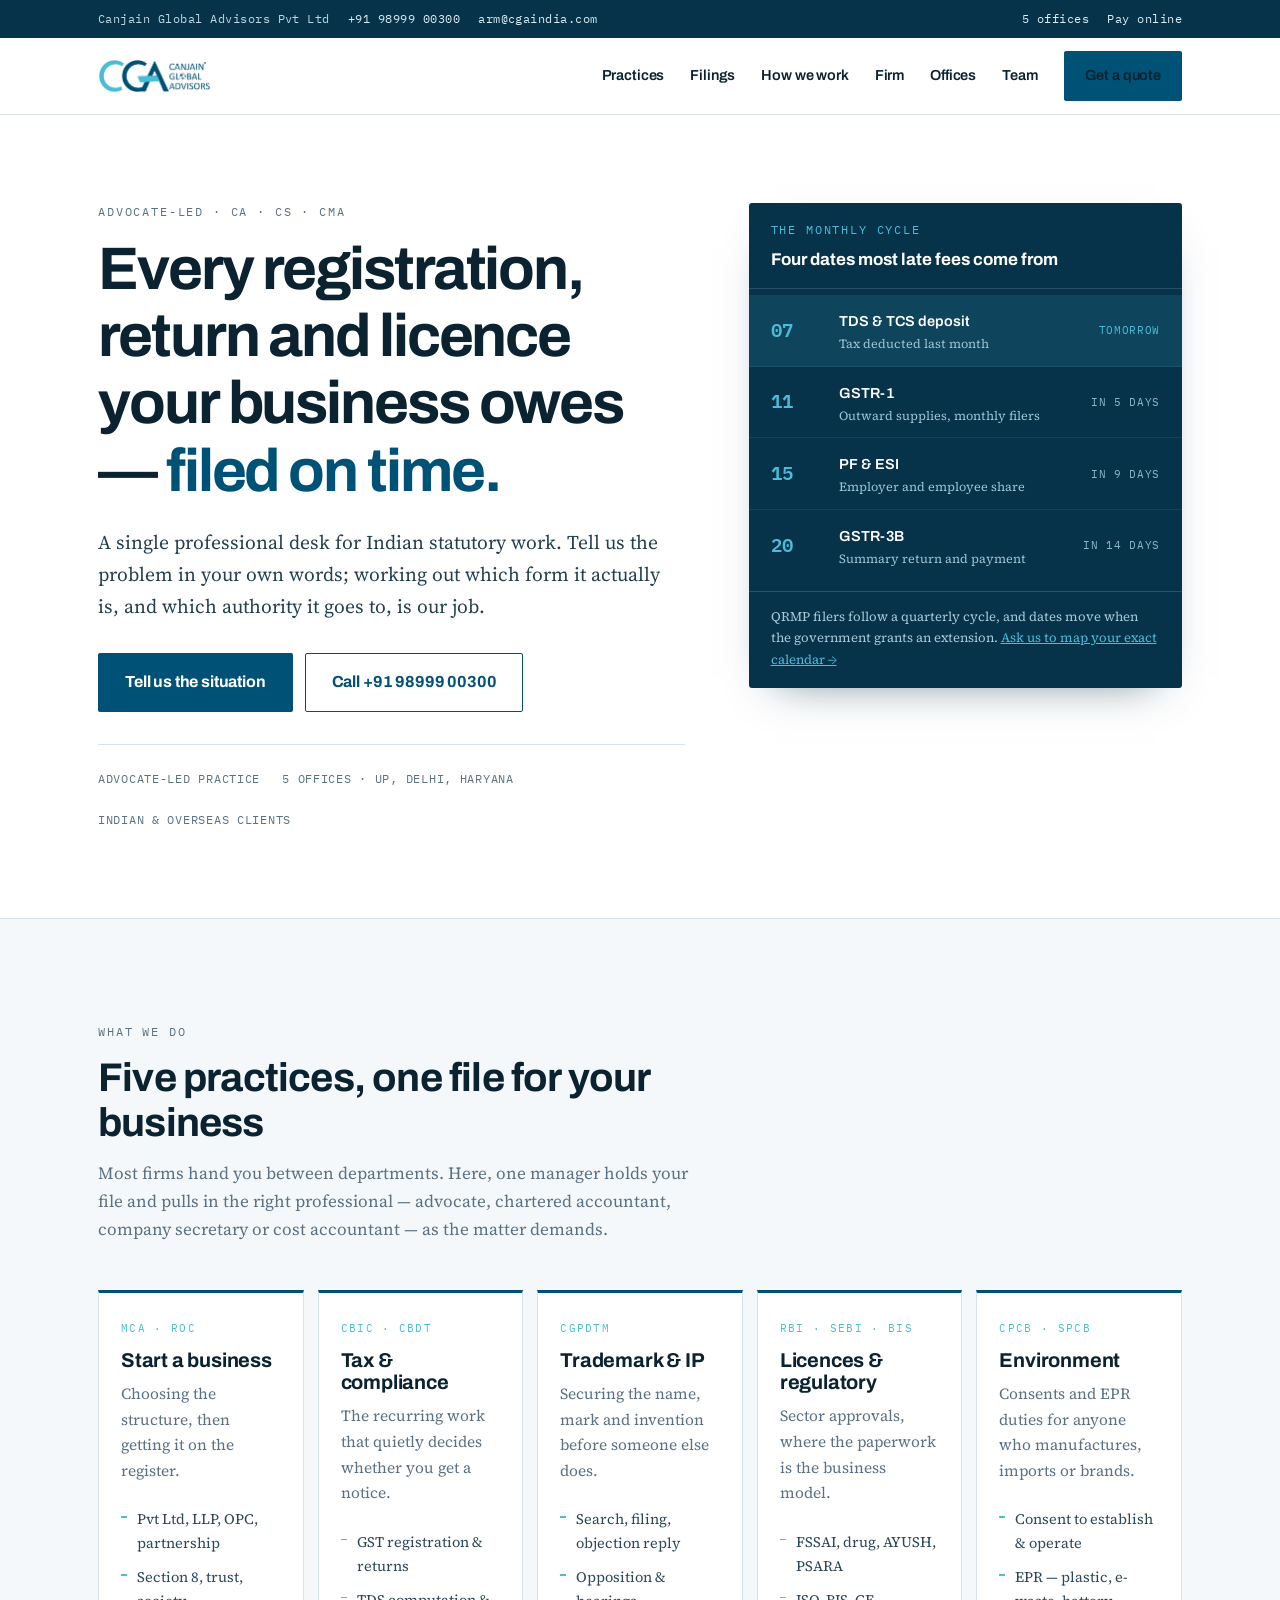
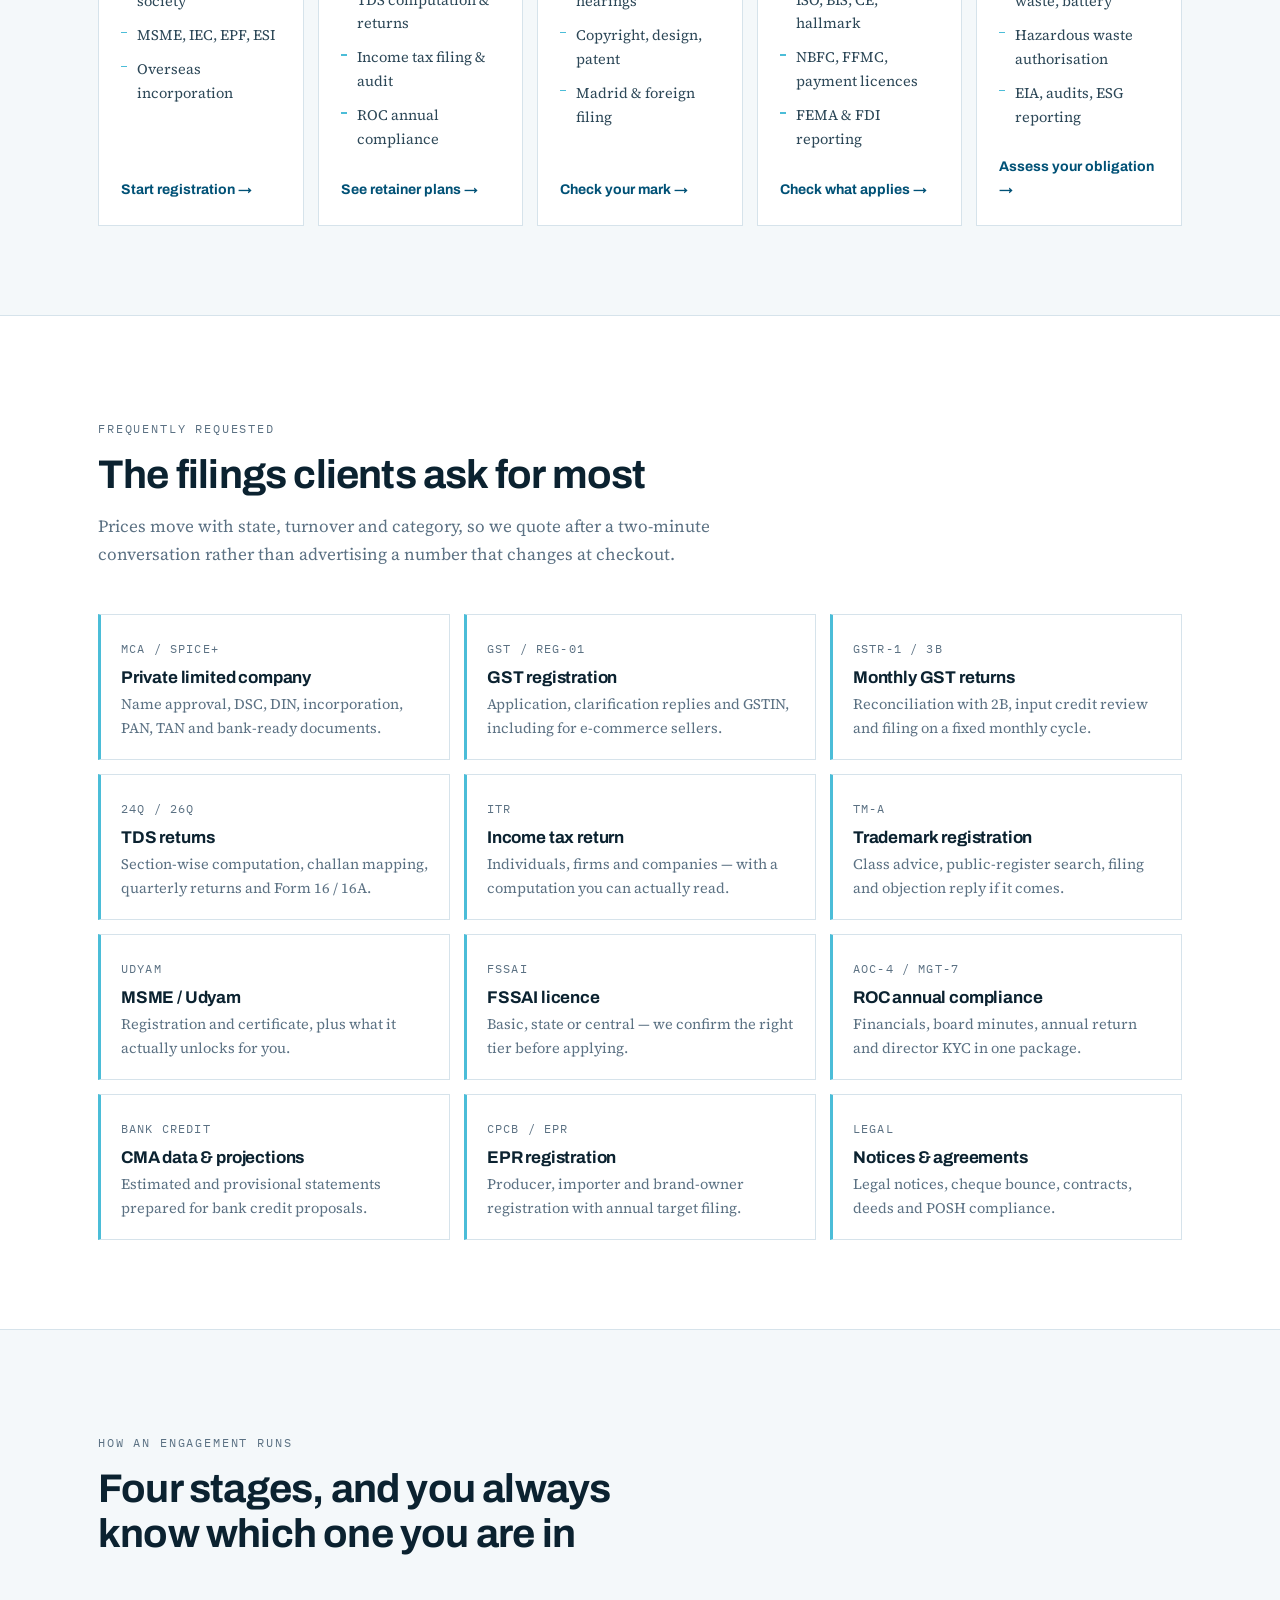
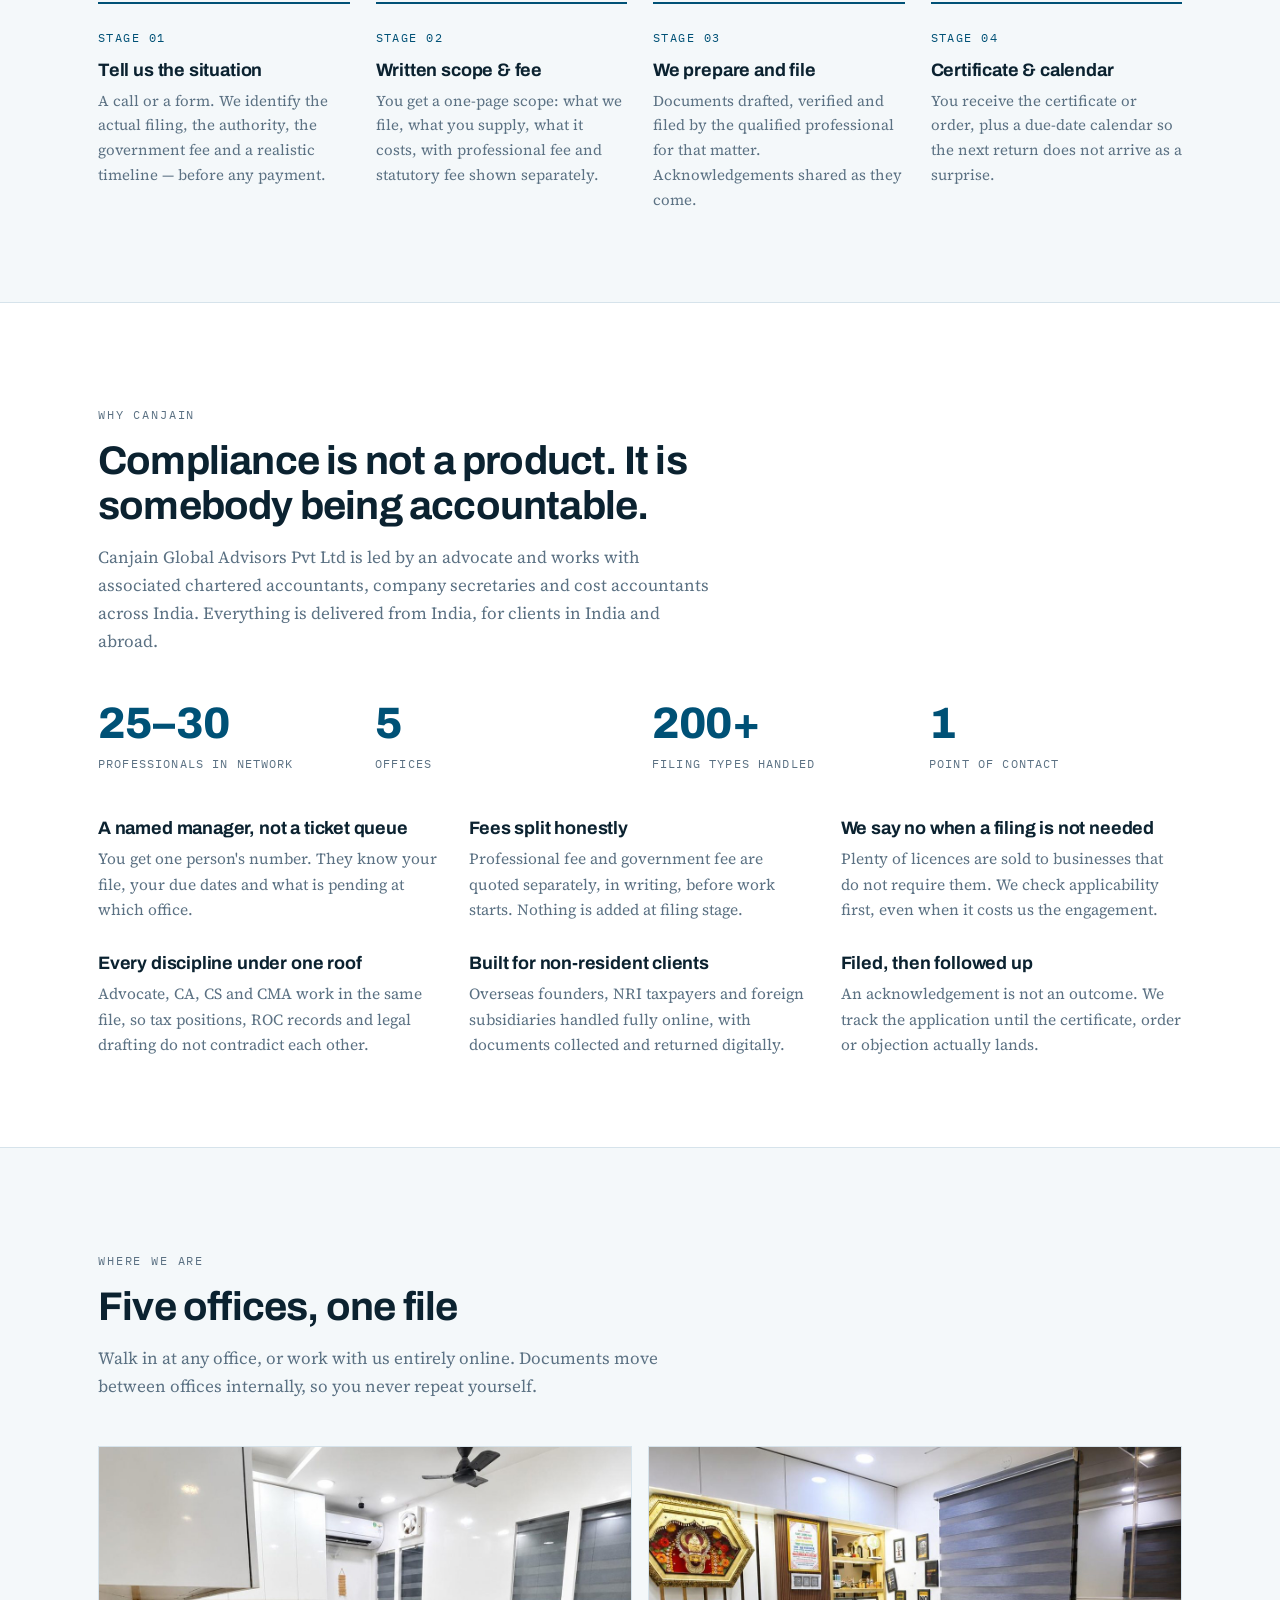
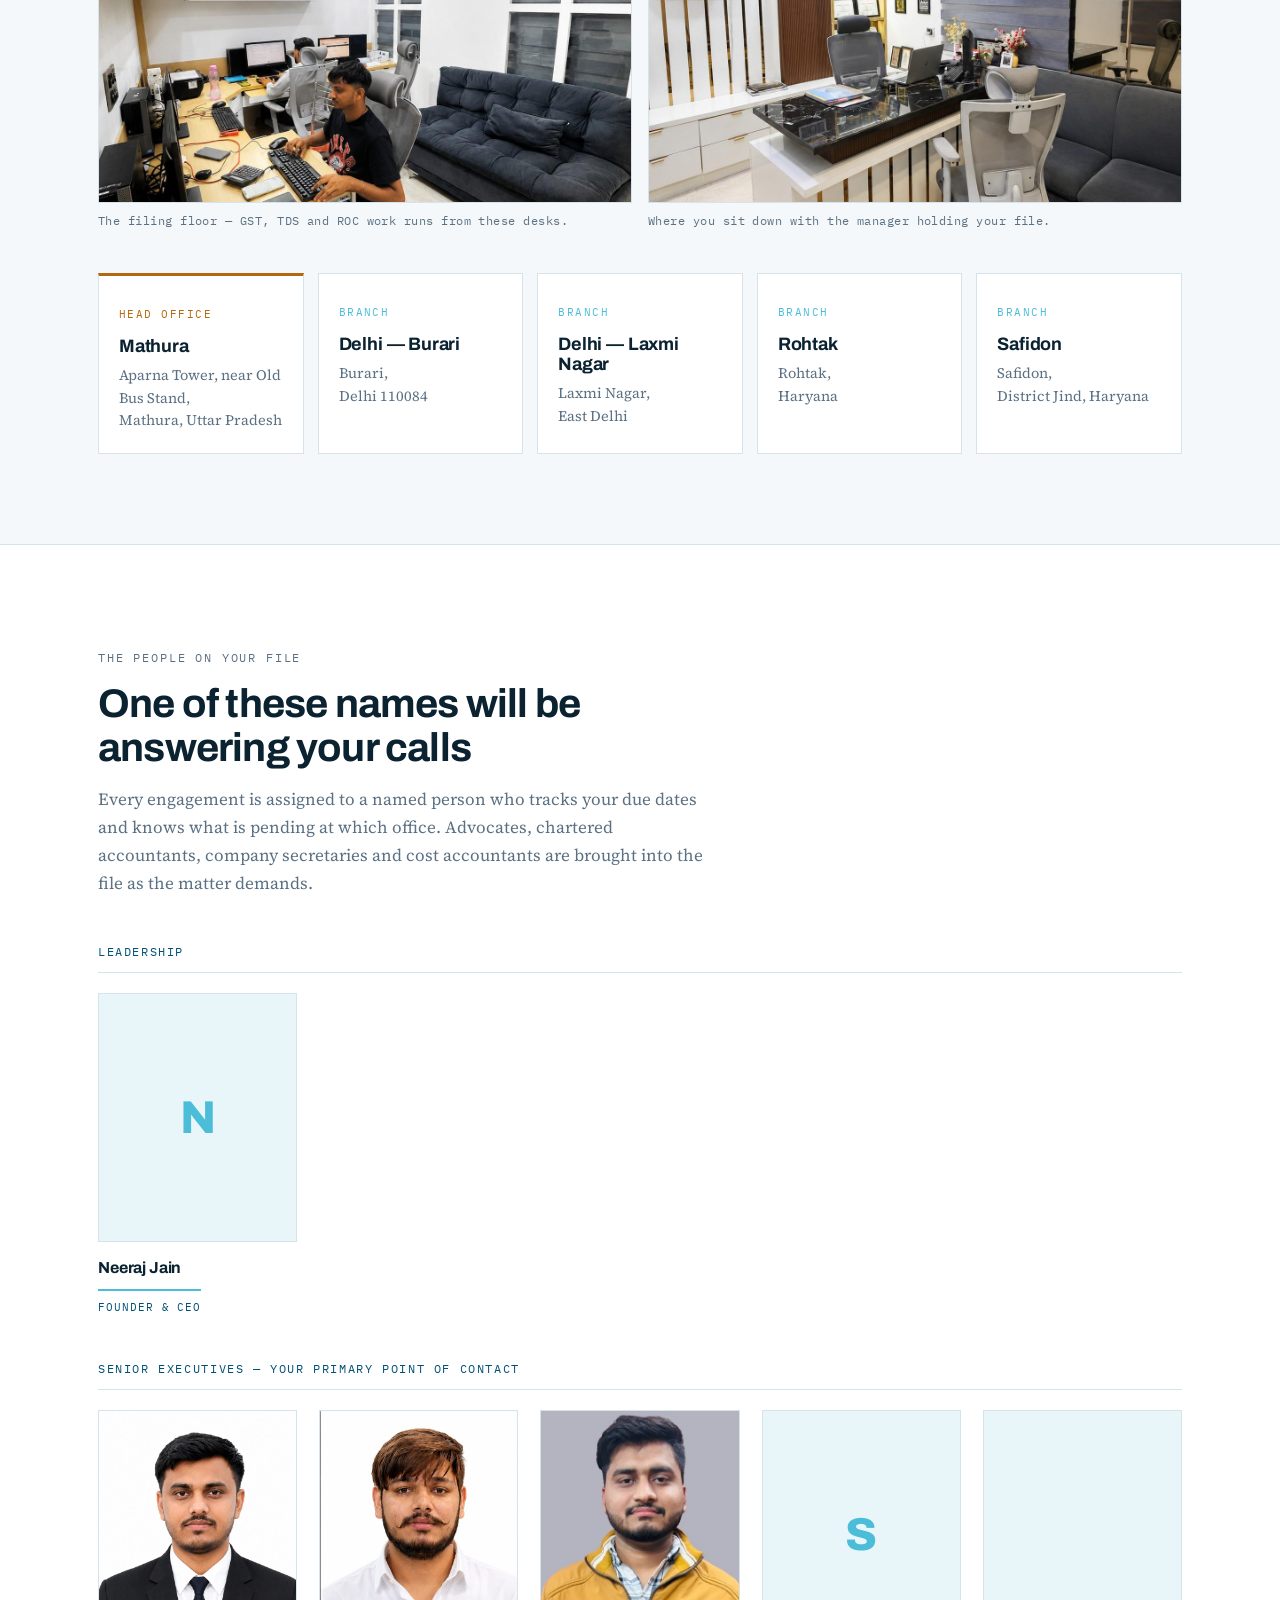
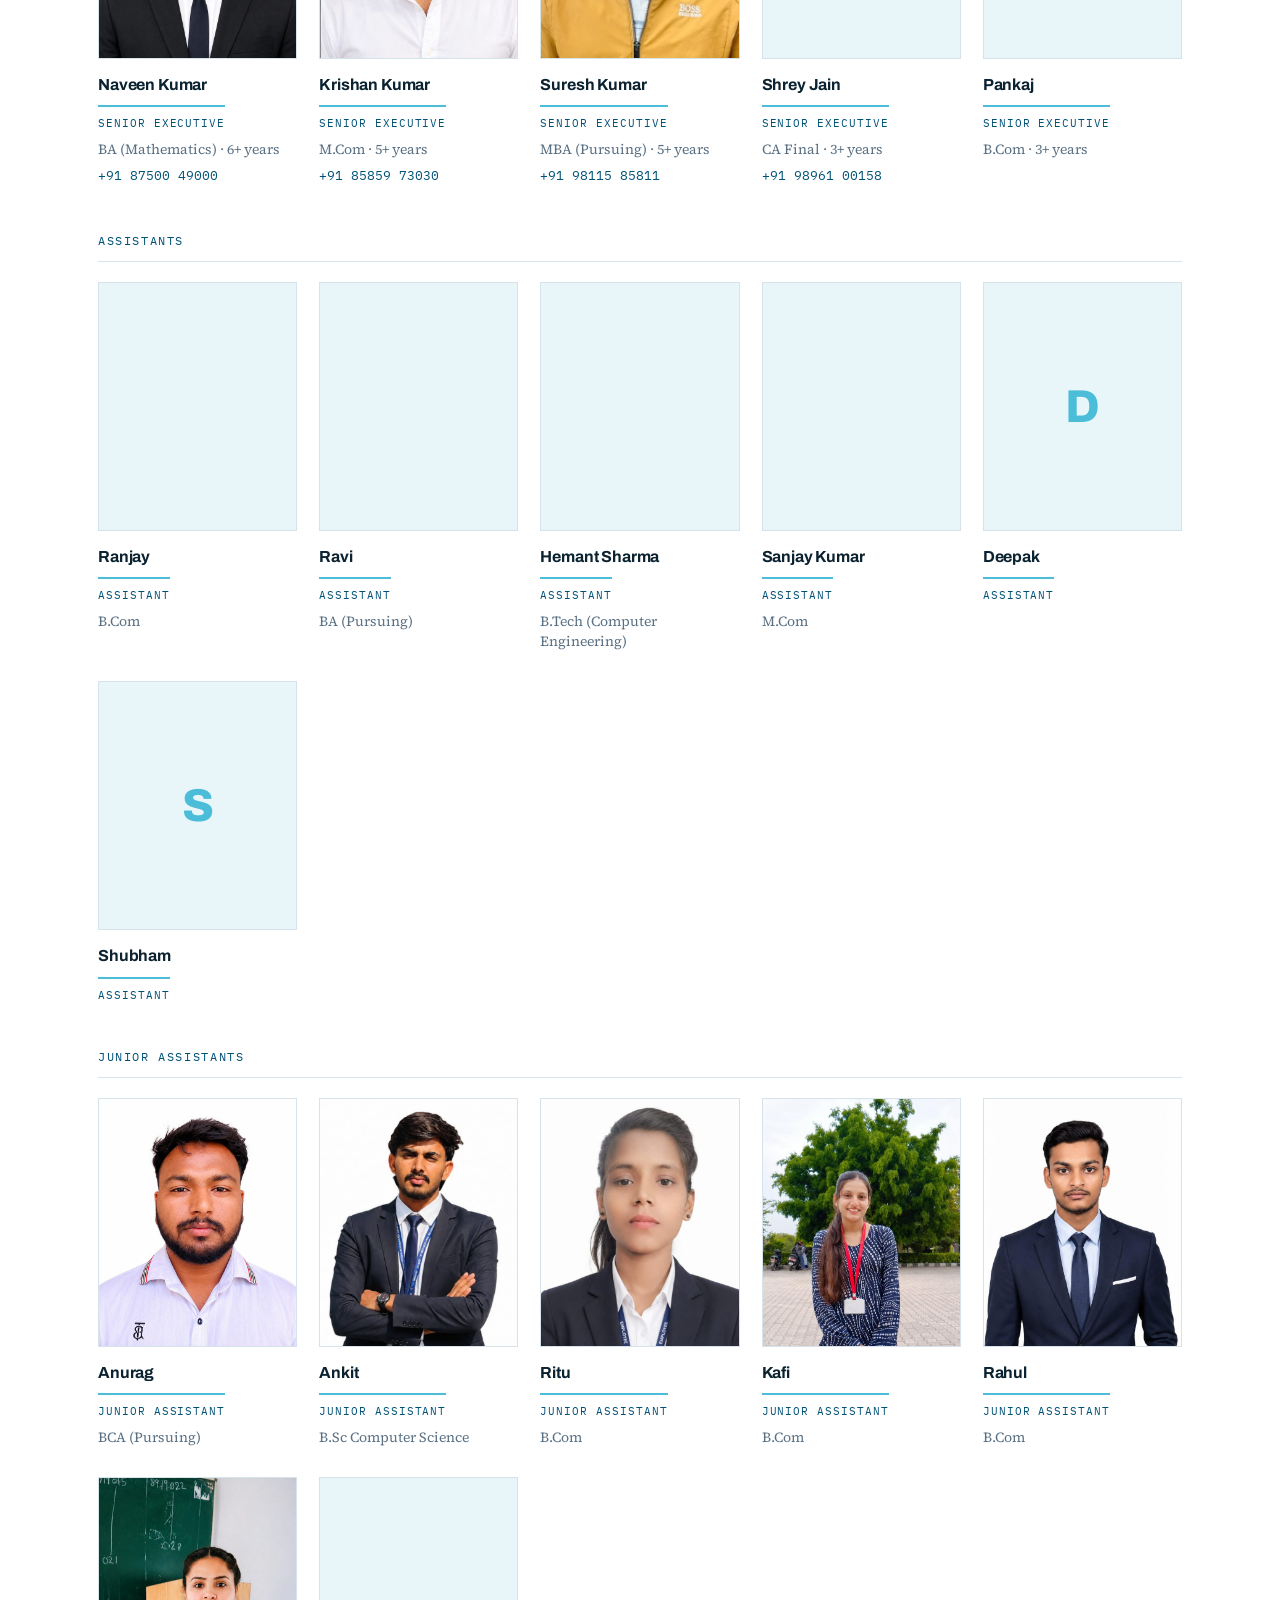
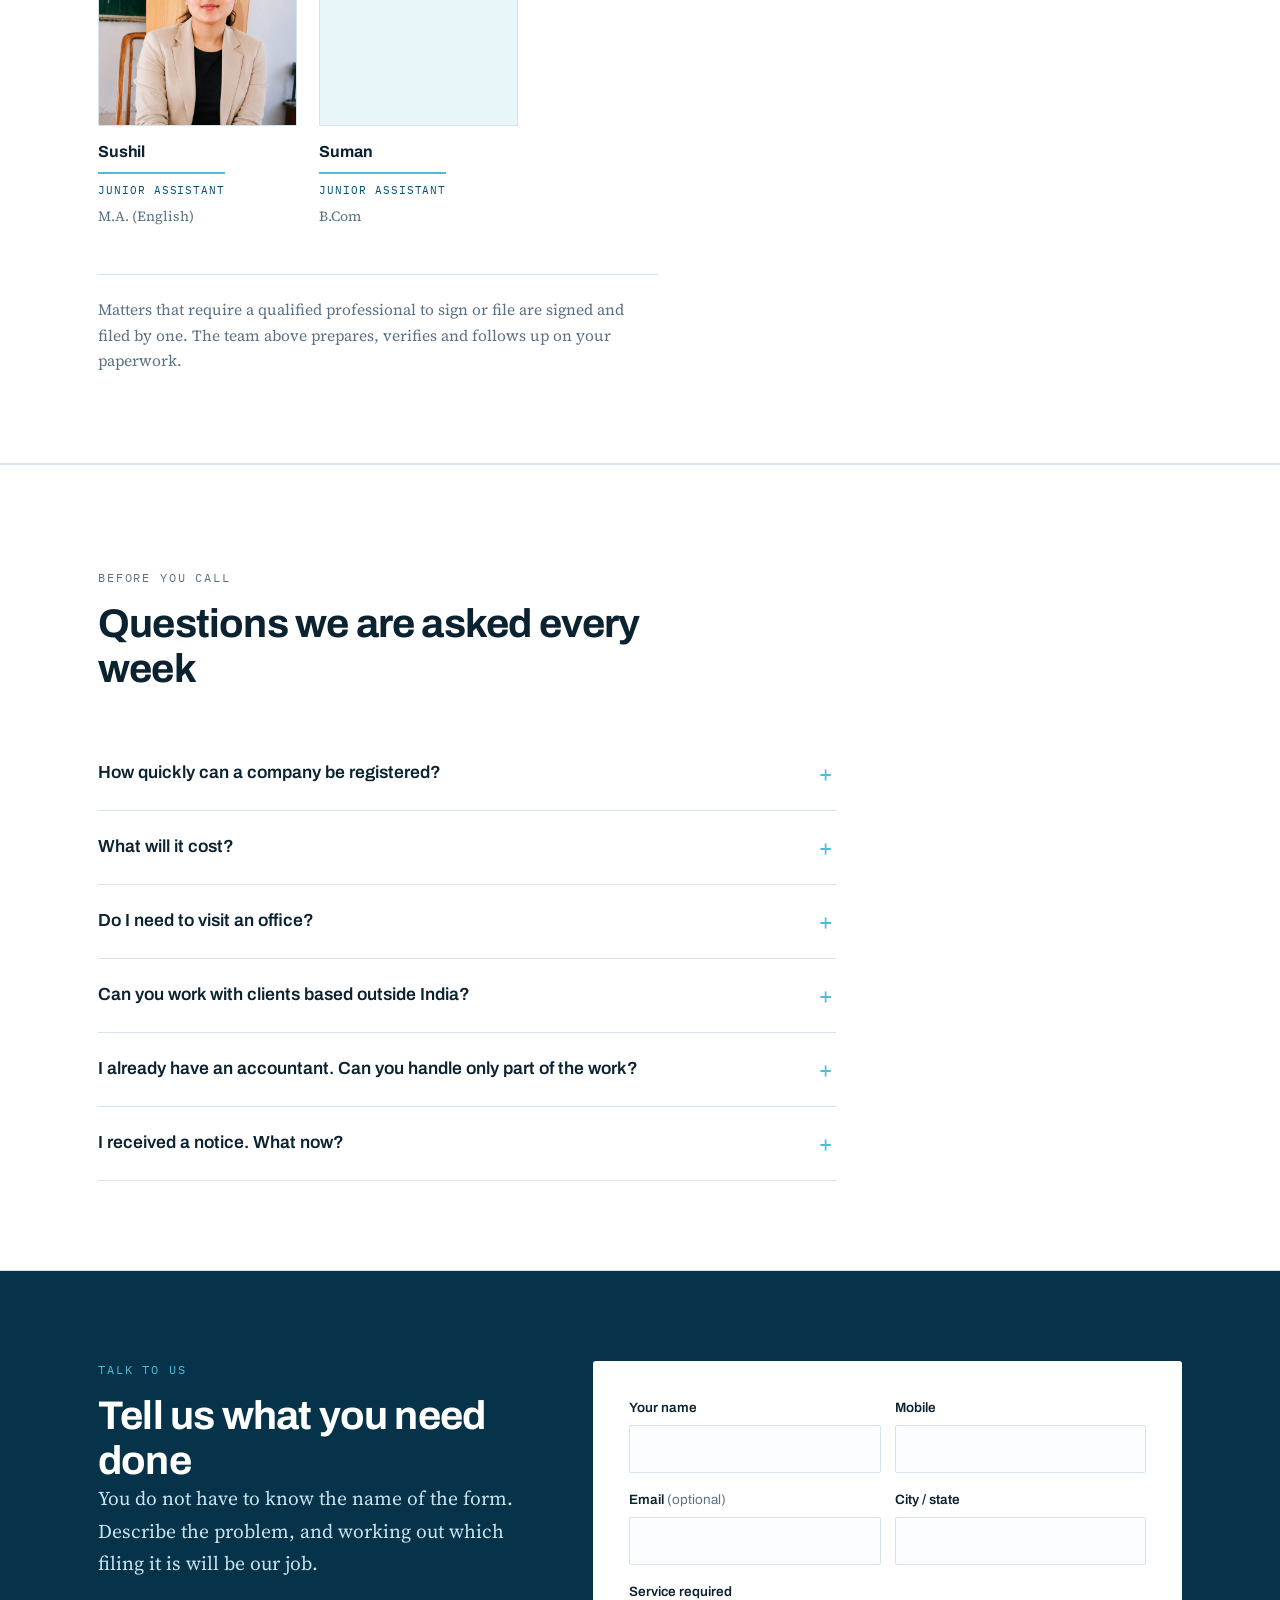
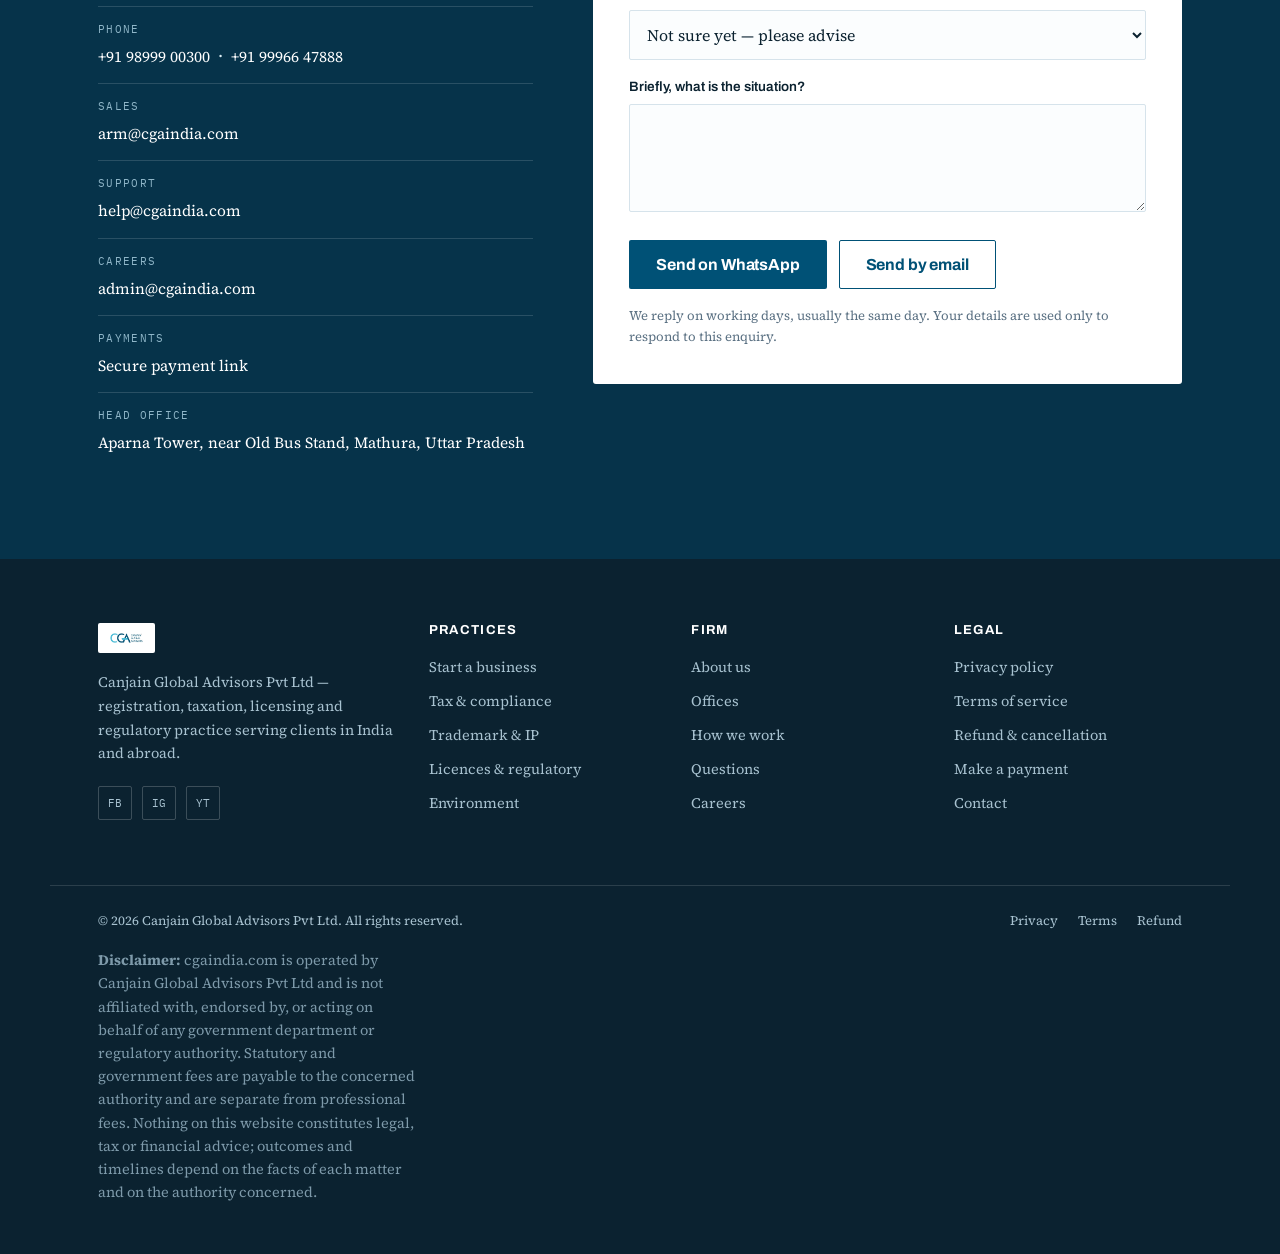
==== commit 21b5512d: "Add files via upload" ====
--- a/index.html
+++ b/index.html
@@ -62,6 +62,7 @@
       <a href="#process">How we work</a>
       <a href="#firm">Firm</a>
       <a href="#offices">Offices</a>
+      <a href="#team">Team</a>
       <a class="btn btn-solid" href="#enquire">Get a quote</a>
     </nav>
   </div>
@@ -360,6 +361,17 @@
         <h2>Five offices, one file</h2>
         <p>Walk in at any office, or work with us entirely online. Documents move between offices internally, so you never repeat yourself.</p>
       </div>
+      <div class="office-shots reveal">
+        <figure>
+          <img src="assets/office-01.jpg" alt="Filing desks at the Canjain Global Advisors office" width="1200" height="800" loading="lazy" decoding="async">
+          <figcaption>The filing floor — GST, TDS and ROC work runs from these desks.</figcaption>
+        </figure>
+        <figure>
+          <img src="assets/office-02.jpg" alt="Client meeting desk at the Canjain Global Advisors office" width="1200" height="800" loading="lazy" decoding="async">
+          <figcaption>Where you sit down with the manager holding your file.</figcaption>
+        </figure>
+      </div>
+
       <div class="offices reveal">
         <div class="office ho">
           <span class="tag">Head office</span>
@@ -387,6 +399,188 @@
           <address>Safidon,<br>District Jind, Haryana</address>
         </div>
       </div>
+    </div>
+  </section>
+
+
+  <!-- ============ TEAM ============ -->
+  <section id="team" class="band">
+    <div class="wrap">
+      <div class="section-head reveal">
+        <p class="eyebrow">The people on your file</p>
+        <h2>One of these names will be answering your calls</h2>
+        <p>Every engagement is assigned to a named person who tracks your due dates and knows what is pending at which office. Advocates, chartered accountants, company secretaries and cost accountants are brought into the file as the matter demands.</p>
+      </div>
+      <p class="tier">Leadership</p>
+      <div class="team reveal">
+        <figure class="member">
+          <div class="shot shot-init" aria-hidden="true"><span>N</span></div>
+          <figcaption>
+            <span class="nm">Neeraj Jain</span>
+            <span class="rl">Founder &amp; CEO</span>
+          </figcaption>
+        </figure>
+      </div>
+
+      <p class="tier">Senior executives — your primary point of contact</p>
+      <div class="team reveal">
+        <figure class="member">
+          <div class="shot"><img src="assets/naveen-kumar.jpg" alt="Naveen Kumar" width="640" height="800" loading="lazy" decoding="async"></div>
+          <figcaption>
+            <span class="nm">Naveen Kumar</span>
+            <span class="rl">Senior Executive</span>
+            <span class="ql">BA (Mathematics) · 6+ years</span>
+            <a class="tl" href="tel:+918750049000">+91 87500 49000</a>
+          </figcaption>
+        </figure>
+        <figure class="member">
+          <div class="shot"><img src="assets/krishan-kumar.jpg" alt="Krishan Kumar" width="640" height="800" loading="lazy" decoding="async"></div>
+          <figcaption>
+            <span class="nm">Krishan Kumar</span>
+            <span class="rl">Senior Executive</span>
+            <span class="ql">M.Com · 5+ years</span>
+            <a class="tl" href="tel:+918585973030">+91 85859 73030</a>
+          </figcaption>
+        </figure>
+        <figure class="member">
+          <div class="shot"><img src="assets/suresh-kumar.jpg" alt="Suresh Kumar" width="421" height="526" loading="lazy" decoding="async"></div>
+          <figcaption>
+            <span class="nm">Suresh Kumar</span>
+            <span class="rl">Senior Executive</span>
+            <span class="ql">MBA (Pursuing) · 5+ years</span>
+            <a class="tl" href="tel:+919811585811">+91 98115 85811</a>
+          </figcaption>
+        </figure>
+        <figure class="member">
+          <div class="shot shot-init" aria-hidden="true"><span>S</span></div>
+          <figcaption>
+            <span class="nm">Shrey Jain</span>
+            <span class="rl">Senior Executive</span>
+            <span class="ql">CA Final · 3+ years</span>
+            <a class="tl" href="tel:+919896100158">+91 98961 00158</a>
+          </figcaption>
+        </figure>
+        <figure class="member">
+          <div class="shot"><img src="assets/pankaj.jpg" alt="Pankaj" width="640" height="800" loading="lazy" decoding="async"></div>
+          <figcaption>
+            <span class="nm">Pankaj</span>
+            <span class="rl">Senior Executive</span>
+            <span class="ql">B.Com · 3+ years</span>
+          </figcaption>
+        </figure>
+      </div>
+
+      <p class="tier">Assistants</p>
+      <div class="team reveal">
+        <figure class="member">
+          <div class="shot"><img src="assets/ranjay.jpg" alt="Ranjay" width="640" height="800" loading="lazy" decoding="async"></div>
+          <figcaption>
+            <span class="nm">Ranjay</span>
+            <span class="rl">Assistant</span>
+            <span class="ql">B.Com</span>
+          </figcaption>
+        </figure>
+        <figure class="member">
+          <div class="shot"><img src="assets/ravi.jpg" alt="Ravi" width="640" height="800" loading="lazy" decoding="async"></div>
+          <figcaption>
+            <span class="nm">Ravi</span>
+            <span class="rl">Assistant</span>
+            <span class="ql">BA (Pursuing)</span>
+          </figcaption>
+        </figure>
+        <figure class="member">
+          <div class="shot"><img src="assets/hemant-sharma.jpg" alt="Hemant Sharma" width="640" height="800" loading="lazy" decoding="async"></div>
+          <figcaption>
+            <span class="nm">Hemant Sharma</span>
+            <span class="rl">Assistant</span>
+            <span class="ql">B.Tech (Computer Engineering)</span>
+          </figcaption>
+        </figure>
+        <figure class="member">
+          <div class="shot"><img src="assets/sanjay-kumar.jpg" alt="Sanjay Kumar" width="640" height="800" loading="lazy" decoding="async"></div>
+          <figcaption>
+            <span class="nm">Sanjay Kumar</span>
+            <span class="rl">Assistant</span>
+            <span class="ql">M.Com</span>
+          </figcaption>
+        </figure>
+        <figure class="member">
+          <div class="shot shot-init" aria-hidden="true"><span>D</span></div>
+          <figcaption>
+            <span class="nm">Deepak</span>
+            <span class="rl">Assistant</span>
+          </figcaption>
+        </figure>
+        <figure class="member">
+          <div class="shot shot-init" aria-hidden="true"><span>S</span></div>
+          <figcaption>
+            <span class="nm">Shubham</span>
+            <span class="rl">Assistant</span>
+          </figcaption>
+        </figure>
+      </div>
+
+      <p class="tier">Junior assistants</p>
+      <div class="team reveal">
+        <figure class="member">
+          <div class="shot"><img src="assets/anurag.jpg" alt="Anurag" width="640" height="800" loading="lazy" decoding="async"></div>
+          <figcaption>
+            <span class="nm">Anurag</span>
+            <span class="rl">Junior Assistant</span>
+            <span class="ql">BCA (Pursuing)</span>
+          </figcaption>
+        </figure>
+        <figure class="member">
+          <div class="shot"><img src="assets/ankit.jpg" alt="Ankit" width="640" height="800" loading="lazy" decoding="async"></div>
+          <figcaption>
+            <span class="nm">Ankit</span>
+            <span class="rl">Junior Assistant</span>
+            <span class="ql">B.Sc Computer Science</span>
+          </figcaption>
+        </figure>
+        <figure class="member">
+          <div class="shot"><img src="assets/ritu.jpg" alt="Ritu" width="640" height="800" loading="lazy" decoding="async"></div>
+          <figcaption>
+            <span class="nm">Ritu</span>
+            <span class="rl">Junior Assistant</span>
+            <span class="ql">B.Com</span>
+          </figcaption>
+        </figure>
+        <figure class="member">
+          <div class="shot"><img src="assets/kafi.jpg" alt="Kafi" width="640" height="800" loading="lazy" decoding="async"></div>
+          <figcaption>
+            <span class="nm">Kafi</span>
+            <span class="rl">Junior Assistant</span>
+            <span class="ql">B.Com</span>
+          </figcaption>
+        </figure>
+        <figure class="member">
+          <div class="shot"><img src="assets/rahul.jpg" alt="Rahul" width="640" height="800" loading="lazy" decoding="async"></div>
+          <figcaption>
+            <span class="nm">Rahul</span>
+            <span class="rl">Junior Assistant</span>
+            <span class="ql">B.Com</span>
+          </figcaption>
+        </figure>
+        <figure class="member">
+          <div class="shot"><img src="assets/sushil.jpg" alt="Sushil" width="640" height="800" loading="lazy" decoding="async"></div>
+          <figcaption>
+            <span class="nm">Sushil</span>
+            <span class="rl">Junior Assistant</span>
+            <span class="ql">M.A. (English)</span>
+          </figcaption>
+        </figure>
+        <figure class="member">
+          <div class="shot"><img src="assets/suman.jpg" alt="Suman" width="640" height="800" loading="lazy" decoding="async"></div>
+          <figcaption>
+            <span class="nm">Suman</span>
+            <span class="rl">Junior Assistant</span>
+            <span class="ql">B.Com</span>
+          </figcaption>
+        </figure>
+      </div>
+
+      <p class="team-note reveal">Matters that require a qualified professional to sign or file are signed and filed by one. The team above prepares, verifies and follows up on your paperwork.</p>
     </div>
   </section>
 
--- a/assets/styles.css
+++ b/assets/styles.css
@@ -337,3 +337,29 @@
   .utility .wrap > a[href*="index.html#offices"] { display: none; }
   .utility { font-size: 11.5px; }
 }
+
+/* ---------- Office photos ---------- */
+.office-shots { display: grid; grid-template-columns: 1fr 1fr; gap: 16px; margin-bottom: clamp(28px, 3.5vw, 44px); }
+.office-shots figure { margin: 0; }
+.office-shots img { width: 100%; height: auto; border: 1px solid var(--rule); background: var(--white); }
+.office-shots figcaption { font-family: var(--mono); font-size: 11.5px; letter-spacing: .04em; color: var(--muted); margin-top: 9px; line-height: 1.5; }
+@media (max-width: 720px) { .office-shots { grid-template-columns: 1fr; } }
+
+/* ---------- Team ---------- */
+.tier { font-family: var(--mono); font-size: 11.5px; letter-spacing: .14em; text-transform: uppercase; color: var(--petrol); margin: clamp(30px, 3.6vw, 44px) 0 20px; padding-bottom: 10px; border-bottom: 1px solid var(--rule); }
+.tier:first-of-type { margin-top: 0; }
+.team { display: grid; grid-template-columns: repeat(auto-fill, minmax(178px, 1fr)); gap: clamp(22px, 2.6vw, 30px) clamp(14px, 1.8vw, 22px); }
+.member { margin: 0; }
+.member .shot { aspect-ratio: 4 / 5; overflow: hidden; background: var(--cyan-wash); border: 1px solid var(--rule); }
+.member .shot img { width: 100%; height: 100%; object-fit: cover; object-position: 50% 16%; transition: transform .5s cubic-bezier(.2,.7,.3,1); }
+.member:hover .shot img { transform: scale(1.035); }
+.shot-init { display: grid; place-items: center; background: var(--petrol); border-color: var(--petrol); }
+.shot-init span { font-family: var(--display); font-weight: 800; font-size: 46px; color: var(--cyan); line-height: 1; }
+.member figcaption { display: block; padding-top: 13px; }
+.member .nm { display: block; font-family: var(--display); font-weight: 700; font-size: 16px; letter-spacing: -.01em; }
+.member .rl { display: block; font-family: var(--mono); font-size: 10.5px; letter-spacing: .09em; text-transform: uppercase; color: var(--petrol); margin-top: 7px; padding-top: 8px; border-top: 2px solid var(--cyan); width: fit-content; }
+.member .ql { display: block; font-size: 14px; color: var(--muted); margin-top: 6px; line-height: 1.45; }
+.member .tl { display: inline-block; font-family: var(--mono); font-size: 12.5px; margin-top: 6px; text-decoration: none; }
+.member .tl:hover { text-decoration: underline; }
+.team-note { max-width: 70ch; margin: clamp(32px, 4vw, 48px) 0 0; padding-top: 22px; border-top: 1px solid var(--rule); font-size: 15.5px; color: var(--muted); }
+@media (max-width: 560px) { .team { grid-template-columns: repeat(auto-fill, minmax(140px, 1fr)); } }
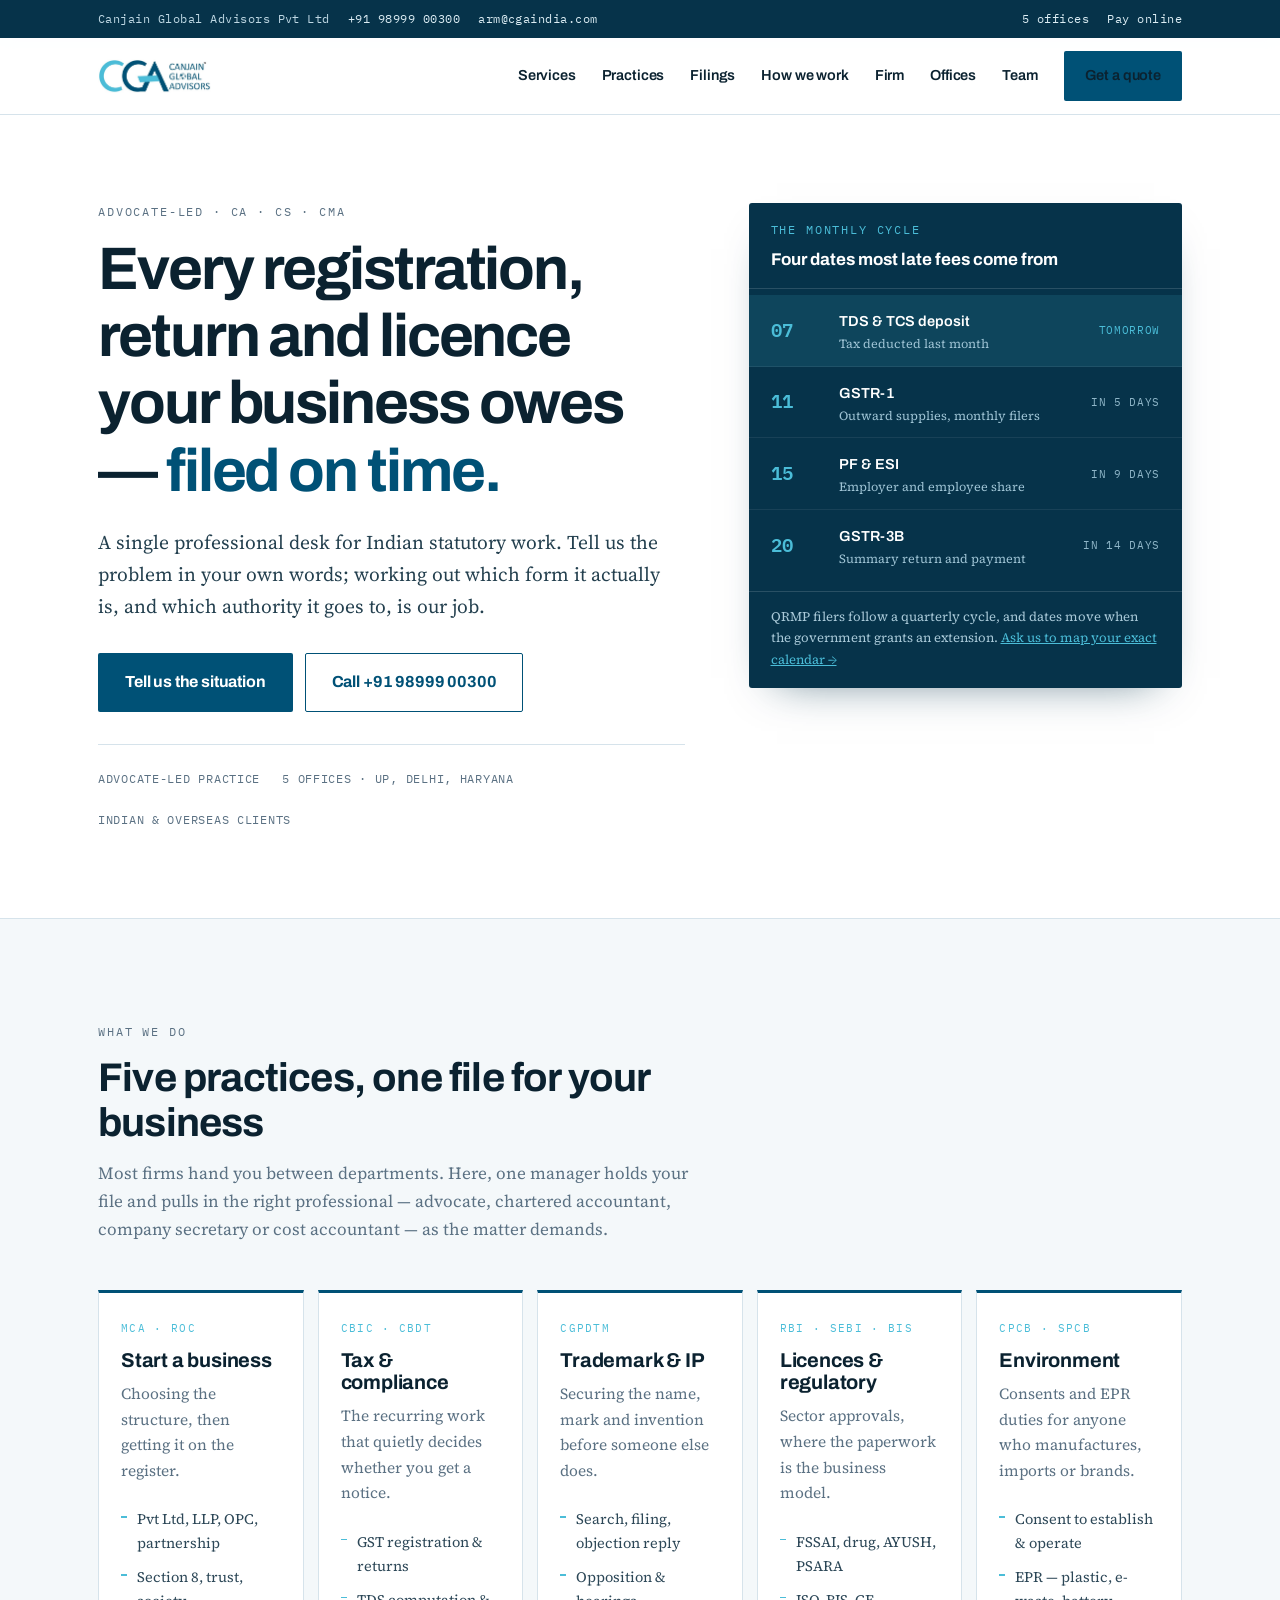
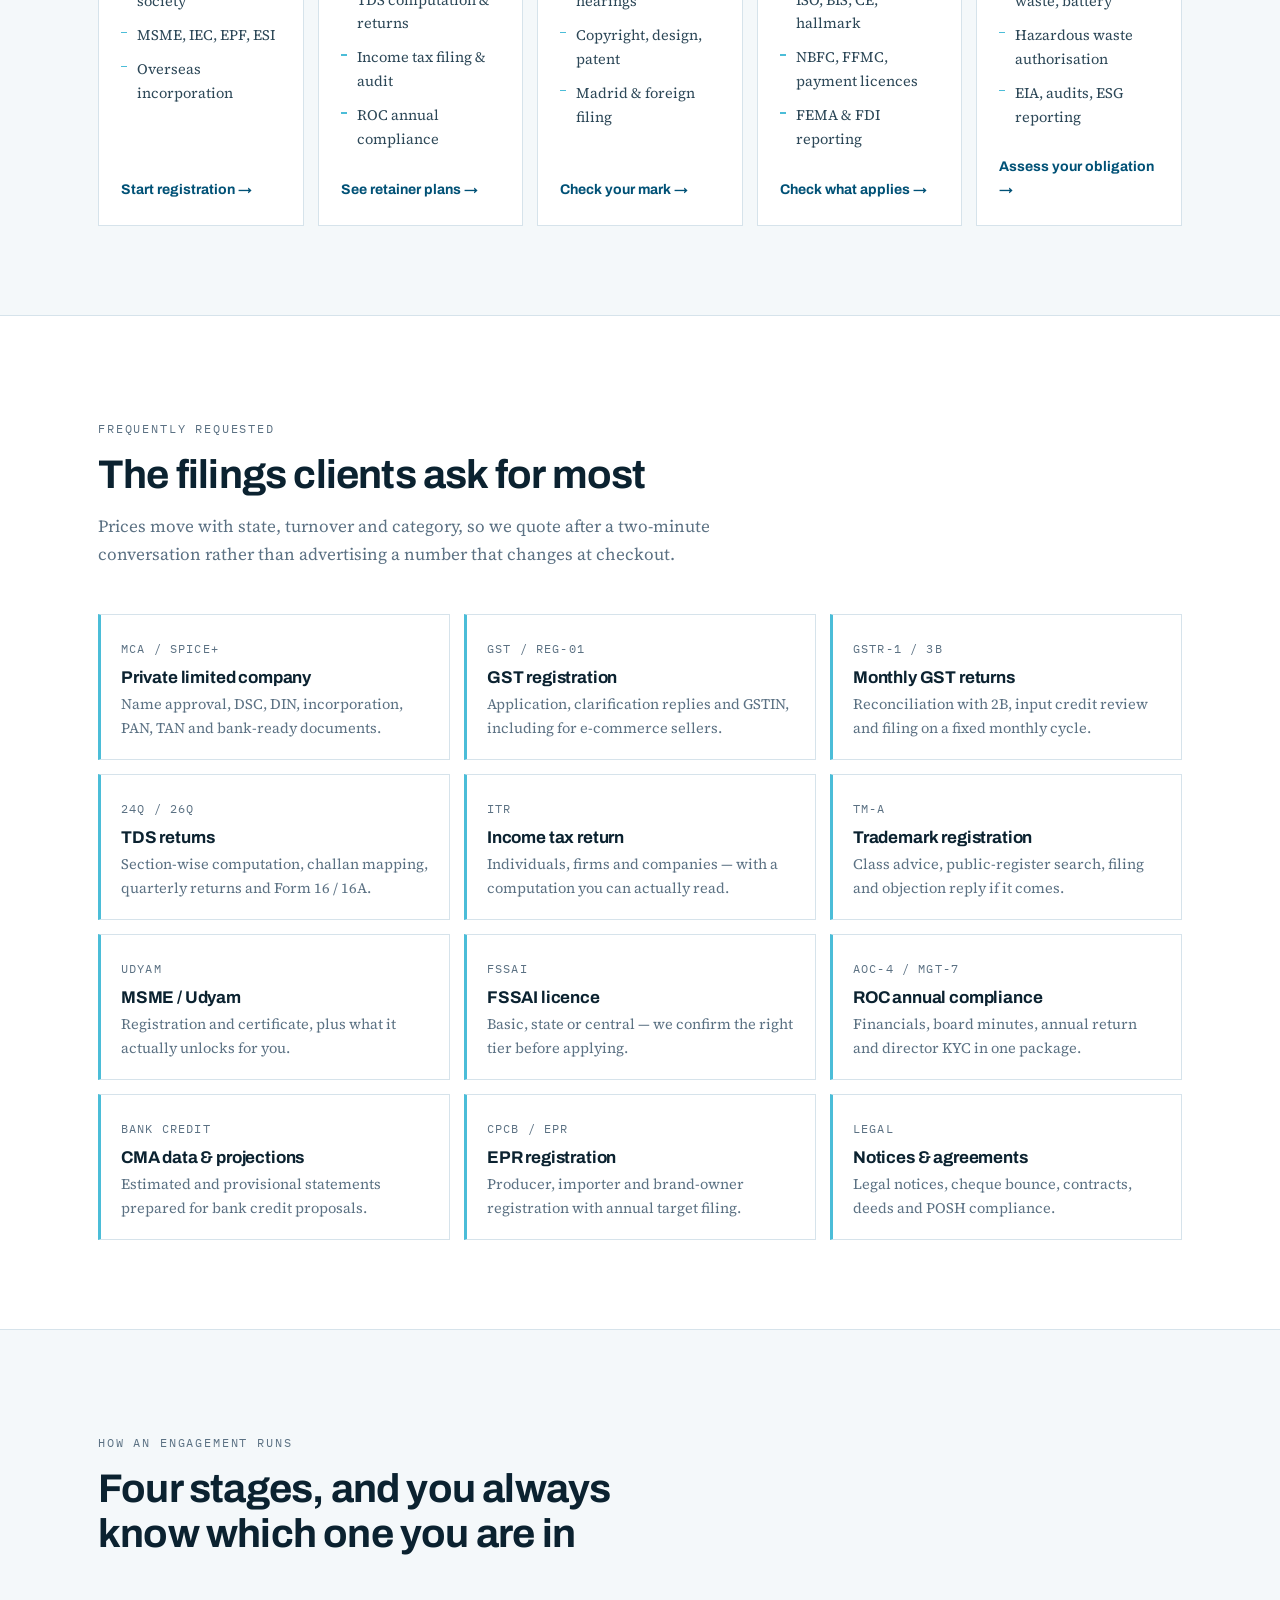
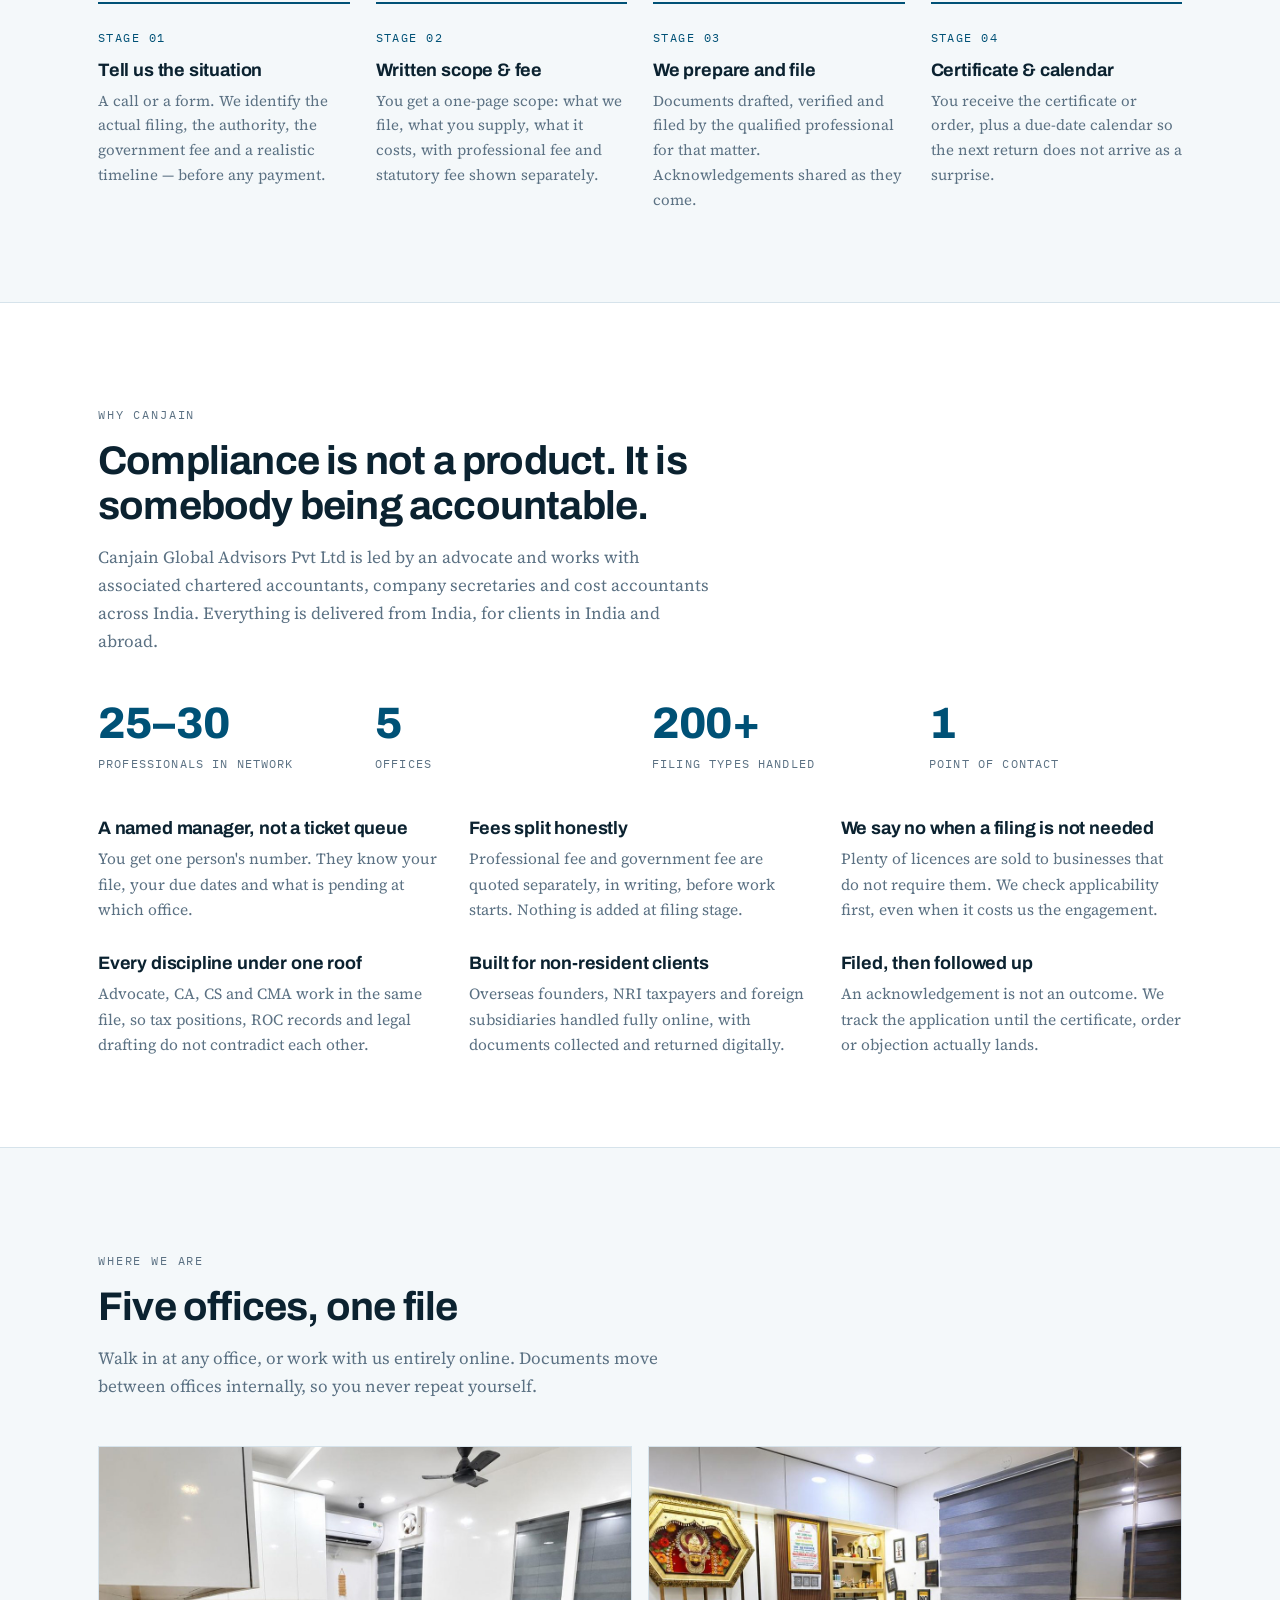
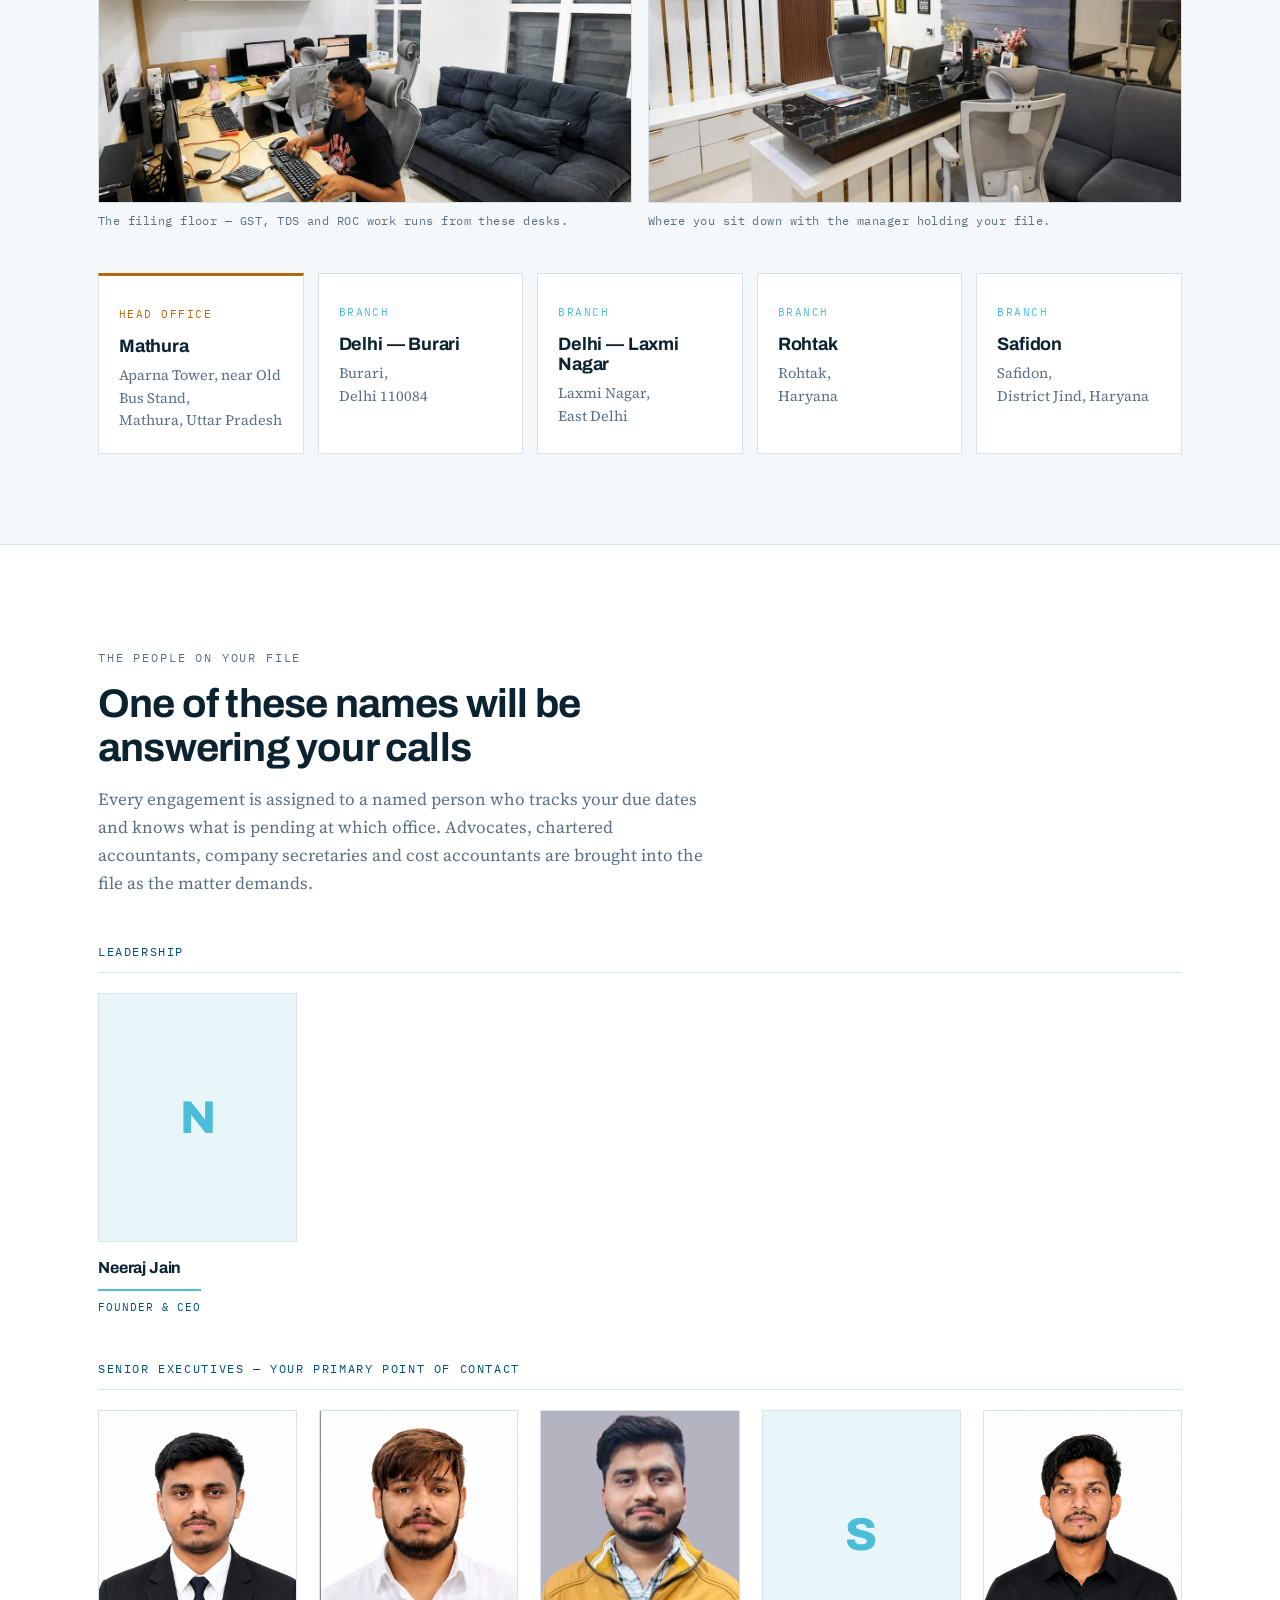
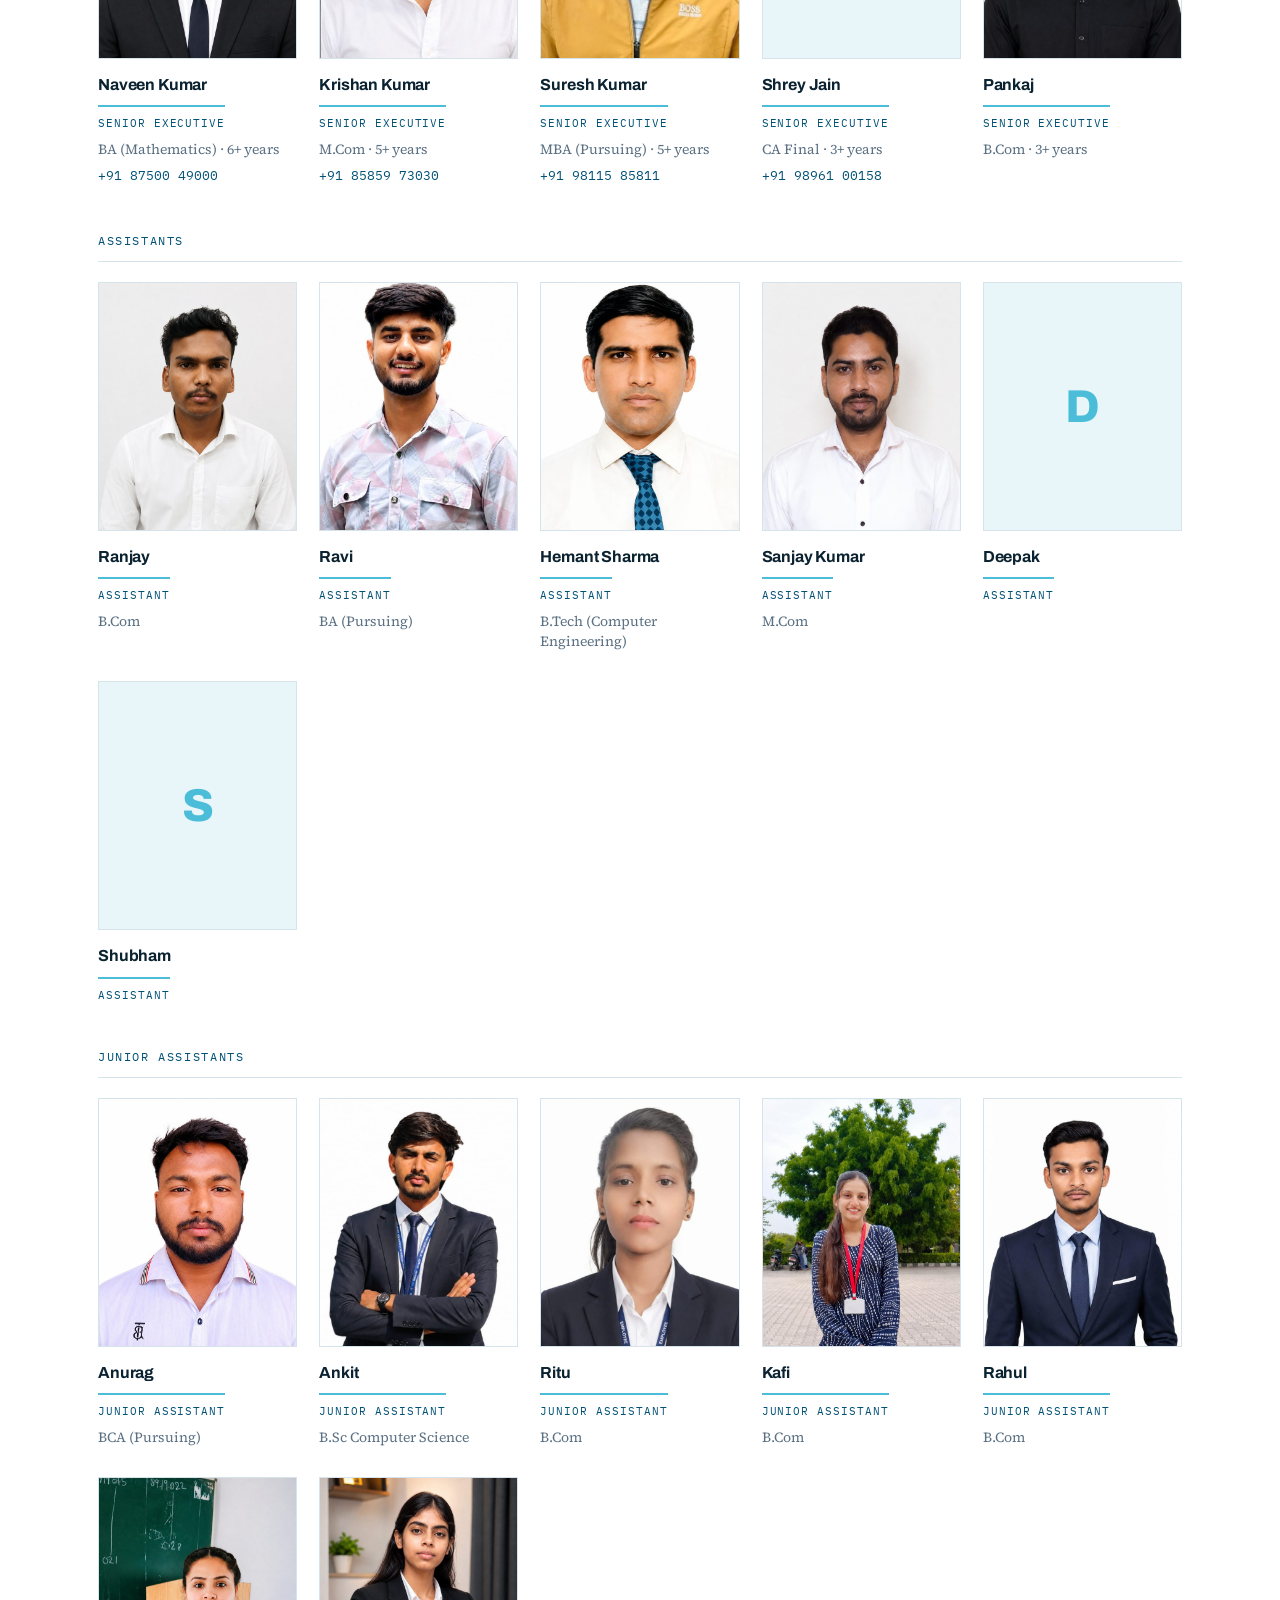
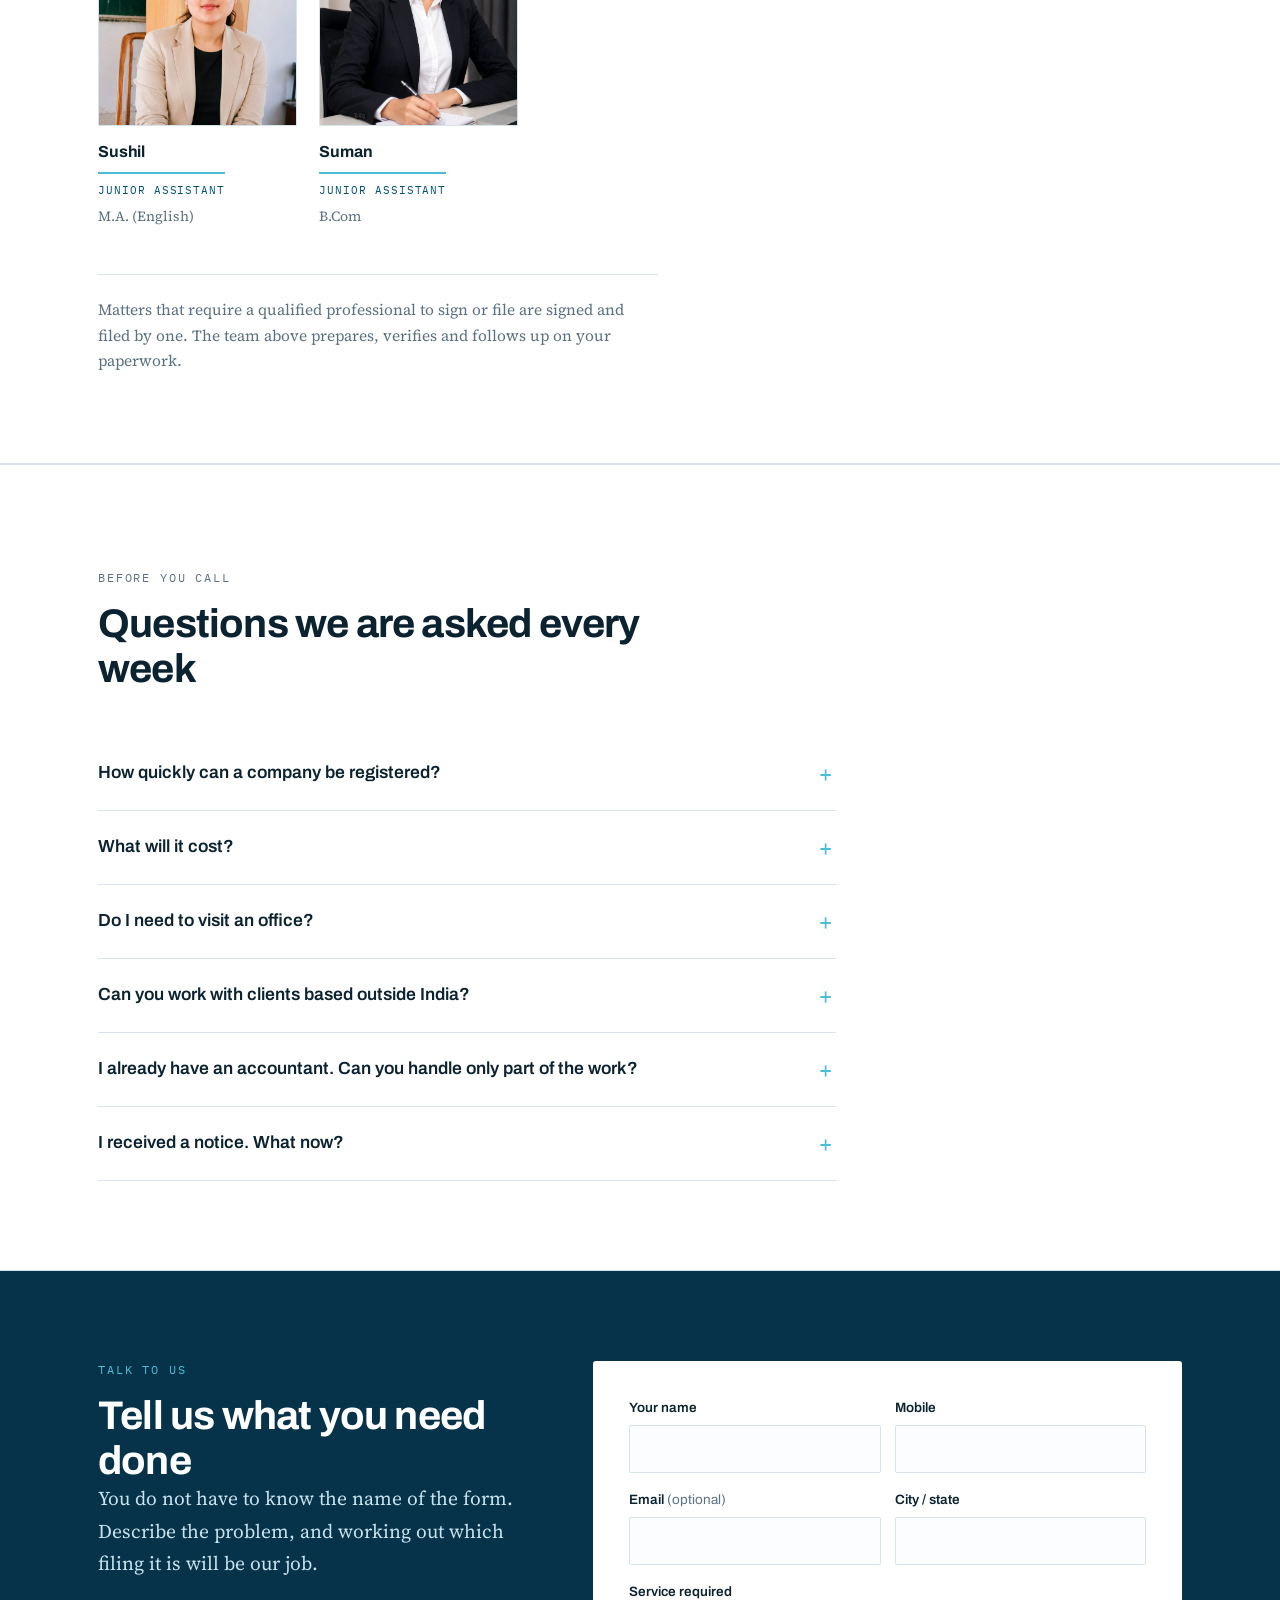
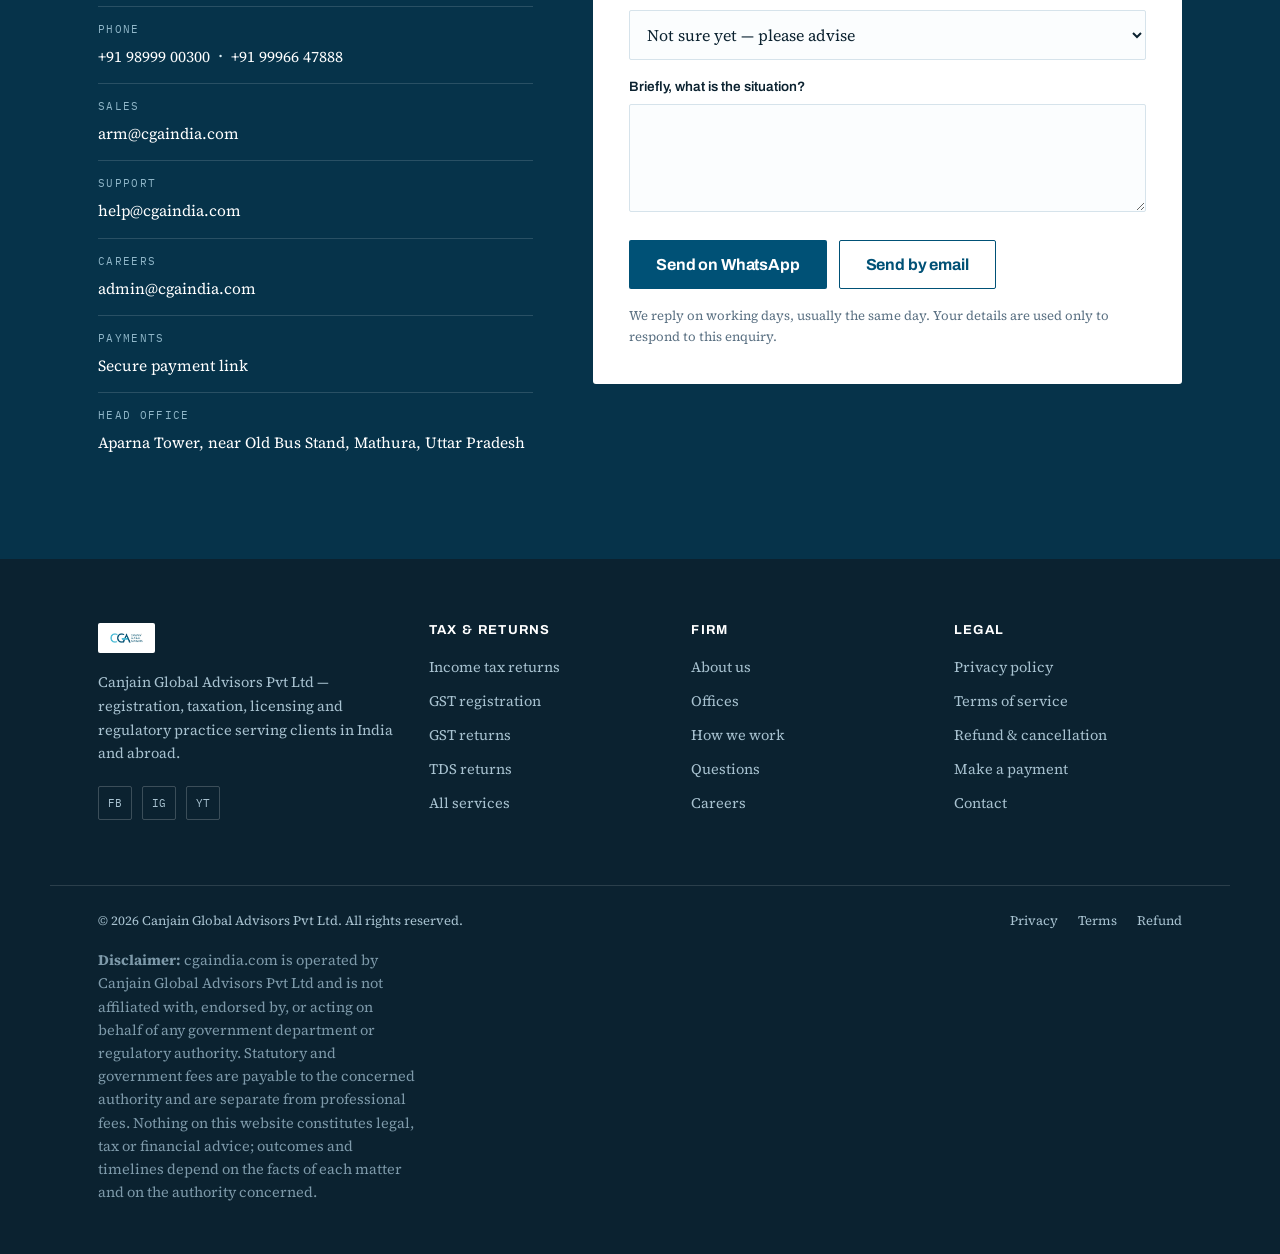
==== commit a6e2475c: "Add files via upload" ====
--- a/index.html
+++ b/index.html
@@ -57,6 +57,7 @@
       <img src="assets/cga-logo.jpeg" alt="Canjain Global Advisors">
     </a>
     <nav class="primary">
+      <a href="services.html">Services</a>
       <a href="#practices">Practices</a>
       <a href="#filings">Filings</a>
       <a href="#process">How we work</a>
@@ -217,22 +218,22 @@
           <h3>Private limited company</h3>
           <p>Name approval, DSC, DIN, incorporation, PAN, TAN and bank-ready documents.</p>
         </a>
-        <a class="filing" href="#enquire">
+        <a class="filing" href="gst-registration.html">
           <span class="form-no">GST / REG-01</span>
           <h3>GST registration</h3>
           <p>Application, clarification replies and GSTIN, including for e-commerce sellers.</p>
         </a>
-        <a class="filing" href="#enquire">
+        <a class="filing" href="gst-return-filing.html">
           <span class="form-no">GSTR-1 / 3B</span>
           <h3>Monthly GST returns</h3>
           <p>Reconciliation with 2B, input credit review and filing on a fixed monthly cycle.</p>
         </a>
-        <a class="filing" href="#enquire">
+        <a class="filing" href="tds-returns.html">
           <span class="form-no">24Q / 26Q</span>
           <h3>TDS returns</h3>
           <p>Section-wise computation, challan mapping, quarterly returns and Form 16 / 16A.</p>
         </a>
-        <a class="filing" href="#enquire">
+        <a class="filing" href="itr-filing.html">
           <span class="form-no">ITR</span>
           <h3>Income tax return</h3>
           <p>Individuals, firms and companies — with a computation you can actually read.</p>
@@ -706,13 +707,13 @@
       </div>
     </div>
     <div>
-      <h4>Practices</h4>
+      <h4>Tax &amp; returns</h4>
       <ul>
-        <li><a href="#practices">Start a business</a></li>
-        <li><a href="#practices">Tax &amp; compliance</a></li>
-        <li><a href="#practices">Trademark &amp; IP</a></li>
-        <li><a href="#practices">Licences &amp; regulatory</a></li>
-        <li><a href="#practices">Environment</a></li>
+        <li><a href="itr-filing.html">Income tax returns</a></li>
+        <li><a href="gst-registration.html">GST registration</a></li>
+        <li><a href="gst-return-filing.html">GST returns</a></li>
+        <li><a href="tds-returns.html">TDS returns</a></li>
+        <li><a href="services.html">All services</a></li>
       </ul>
     </div>
     <div>
--- a/assets/styles.css
+++ b/assets/styles.css
@@ -363,3 +363,55 @@
 .member .tl:hover { text-decoration: underline; }
 .team-note { max-width: 70ch; margin: clamp(32px, 4vw, 48px) 0 0; padding-top: 22px; border-top: 1px solid var(--rule); font-size: 15.5px; color: var(--muted); }
 @media (max-width: 560px) { .team { grid-template-columns: repeat(auto-fill, minmax(140px, 1fr)); } }
+
+/* ---------- Service pages ---------- */
+.page-head .lede { max-width: 62ch; margin-top: 16px; color: var(--muted); font-size: 18px; }
+.page-head .eyebrow { margin-top: 18px; margin-bottom: 10px; }
+.page-head .hero-actions { margin-top: 26px; }
+
+.svc { display: grid; grid-template-columns: minmax(0,1fr) 320px; gap: clamp(30px, 4vw, 60px); align-items: start; }
+.svc-main .prose { max-width: 72ch; }
+.svc-h { font-size: clamp(21px, 2.4vw, 26px); margin: clamp(30px, 3.4vw, 42px) 0 18px; padding-bottom: 12px; border-bottom: 1px solid var(--rule); }
+
+.checklist { list-style: none; padding: 0; margin: 0; display: grid; gap: 11px; max-width: 74ch; }
+.checklist li { position: relative; padding-left: 26px; font-size: 16px; line-height: 1.6; }
+.checklist li::before {
+  content: ''; position: absolute; left: 0; top: 10px;
+  width: 9px; height: 9px; background: var(--cyan); border: 2px solid var(--petrol);
+}
+.checklist--docs li::before { background: var(--white); }
+.svc-note { font-size: 15px; color: var(--muted); margin-top: 20px; max-width: 72ch; font-style: italic; }
+
+.svc-aside { position: sticky; top: 24px; display: grid; gap: 16px; }
+.svc-card { background: var(--white); border: 1px solid var(--rule); border-top: 3px solid var(--petrol); padding: 24px 22px; }
+.svc-card h3 { font-size: 19px; margin-bottom: 10px; }
+.svc-card p { font-size: 15px; color: var(--muted); }
+.svc-card .btn { margin-top: 6px; }
+.svc-card__note { font-size: 12.5px; margin: 14px 0 0; padding-top: 14px; border-top: 1px solid var(--rule); }
+.svc-card--plain { border-top-color: var(--cyan); }
+.svc-card--plain h4 { font-family: var(--mono); font-size: 11.5px; letter-spacing: .14em; text-transform: uppercase; color: var(--muted); font-weight: 600; margin-bottom: 12px; }
+.svc-card--plain ul { list-style: none; padding: 0; margin: 0; display: grid; gap: 9px; }
+.svc-card--plain a { font-family: var(--display); font-weight: 600; font-size: 15px; text-decoration: none; }
+.svc-card--plain a:hover { text-decoration: underline; }
+
+.svc-end { text-align: left; }
+.svc-end h2 { max-width: 22ch; }
+.svc-end p { color: var(--muted); max-width: 62ch; margin-top: 14px; }
+.svc-end .hero-actions { margin-top: 24px; }
+
+.sv-groups { display: grid; gap: clamp(36px, 4.5vw, 56px); }
+.sv-group h2 { font-size: clamp(23px, 2.8vw, 30px); margin-bottom: 20px; }
+.sv-list { list-style: none; padding: 0; margin: 0; display: grid; grid-template-columns: repeat(auto-fill, minmax(310px, 1fr)); gap: 12px; }
+.sv-list a {
+  display: block; height: 100%; background: var(--white); border: 1px solid var(--rule);
+  border-left: 3px solid var(--petrol); padding: 18px 20px; text-decoration: none;
+  transition: border-left-color .2s ease, transform .2s ease;
+}
+.sv-list a:hover { border-left-color: var(--cyan); transform: translateX(2px); }
+.sv-n { display: block; font-family: var(--display); font-weight: 700; font-size: 16.5px; color: var(--ink); letter-spacing: -.01em; }
+.sv-d { display: block; font-size: 14.5px; color: var(--muted); margin-top: 6px; line-height: 1.5; }
+
+@media (max-width: 900px) {
+  .svc { grid-template-columns: 1fr; }
+  .svc-aside { position: static; }
+}
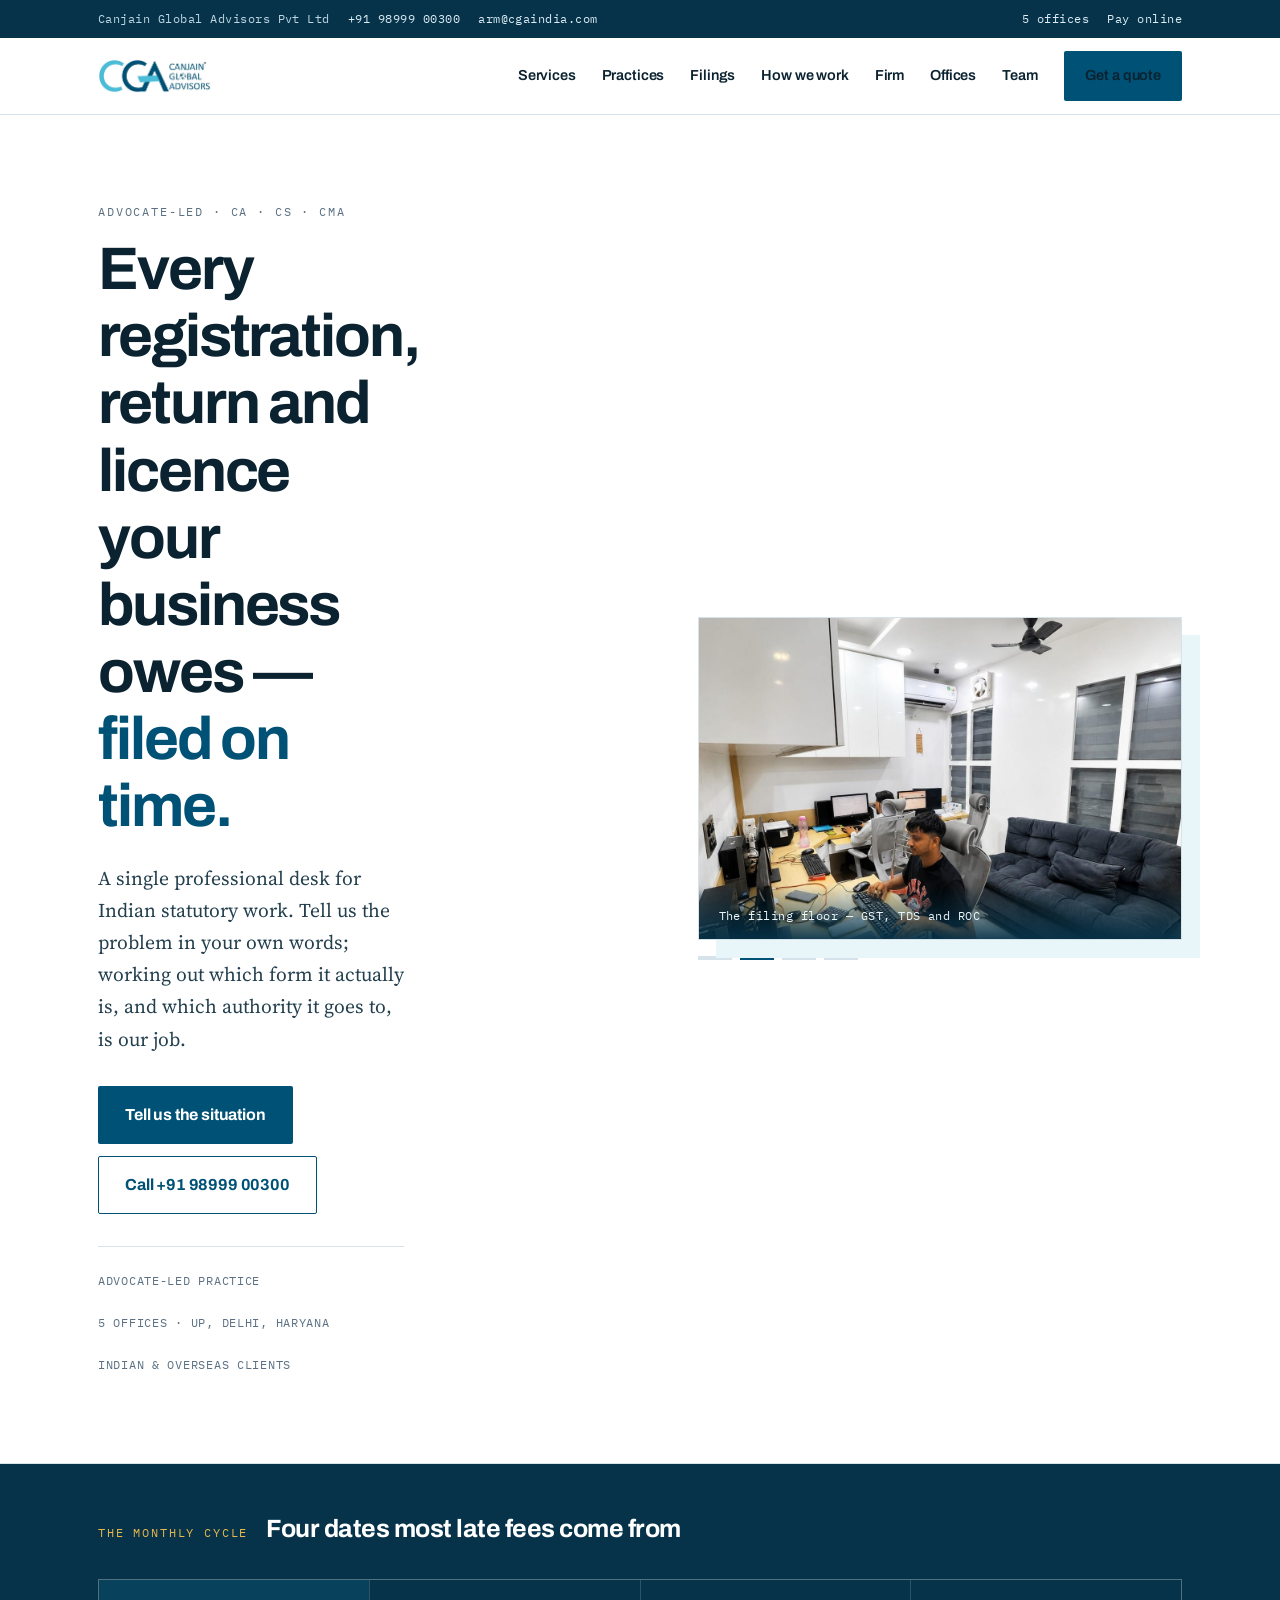
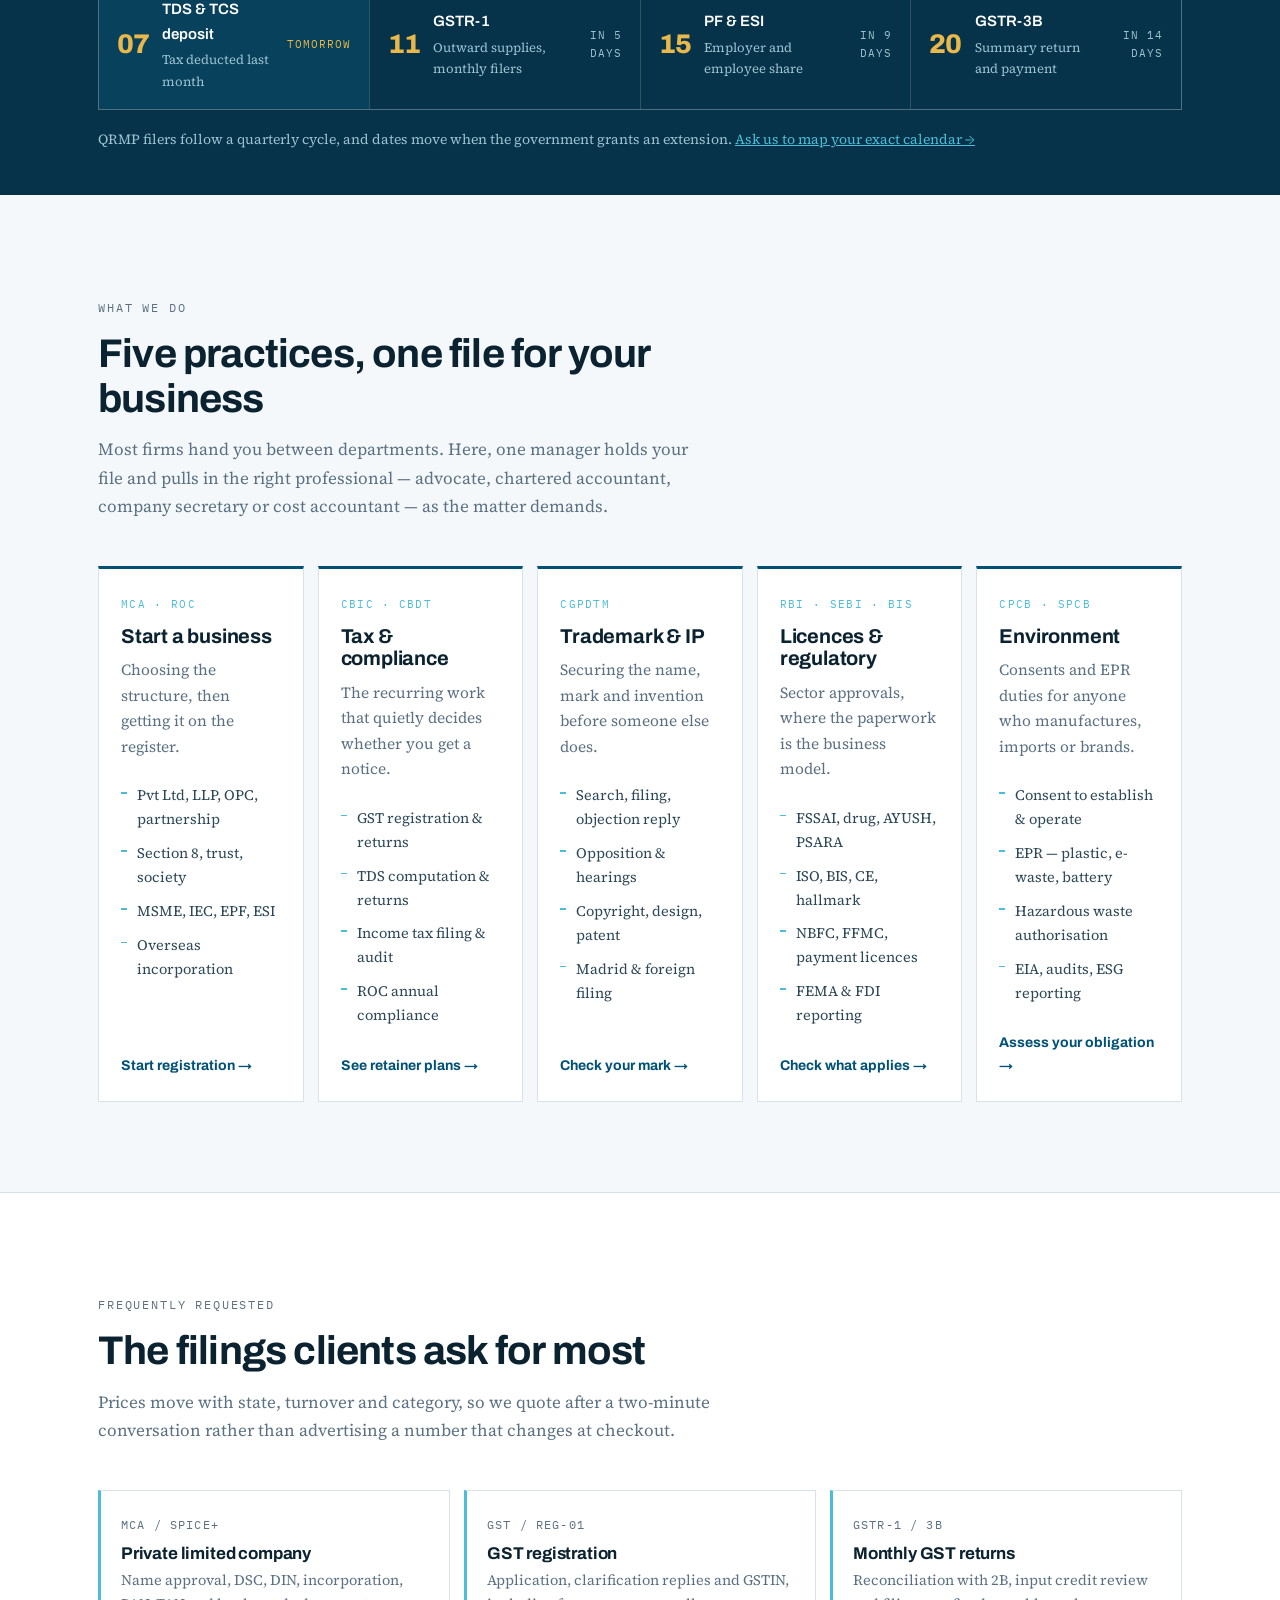
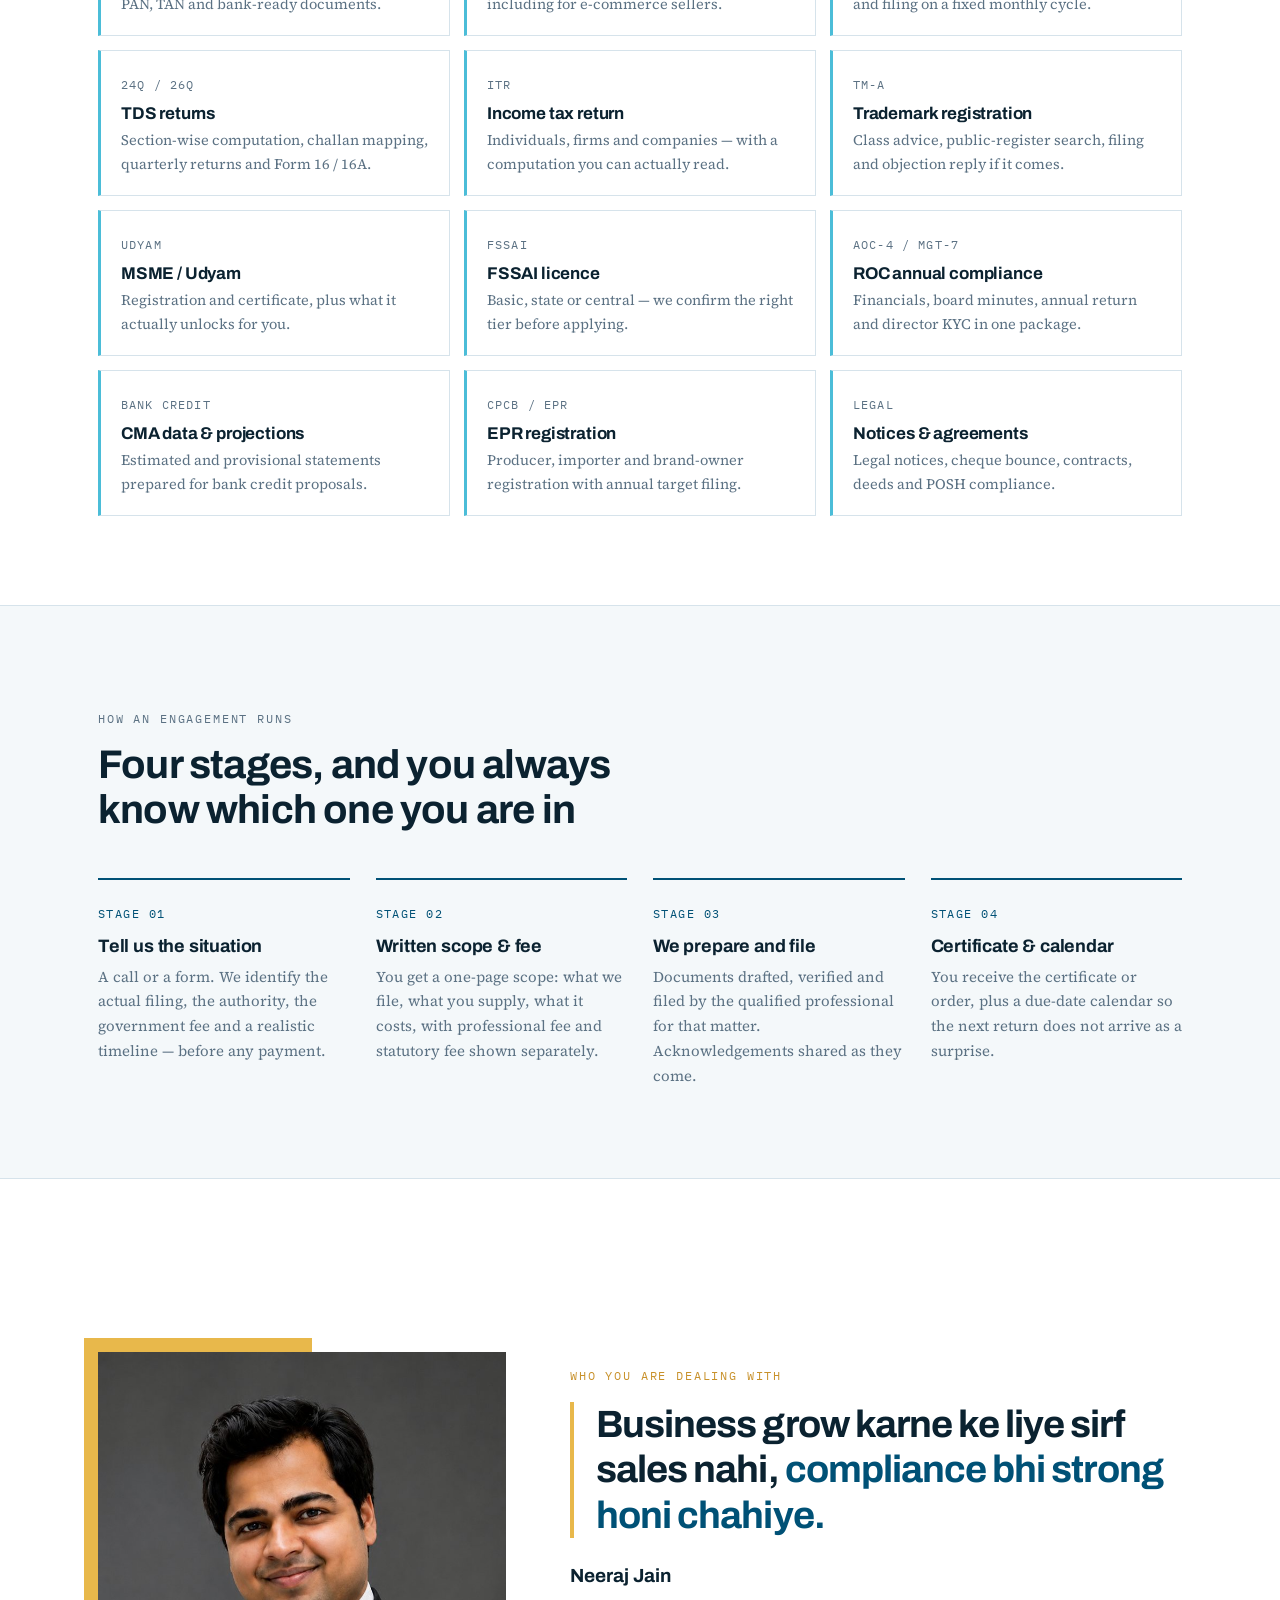
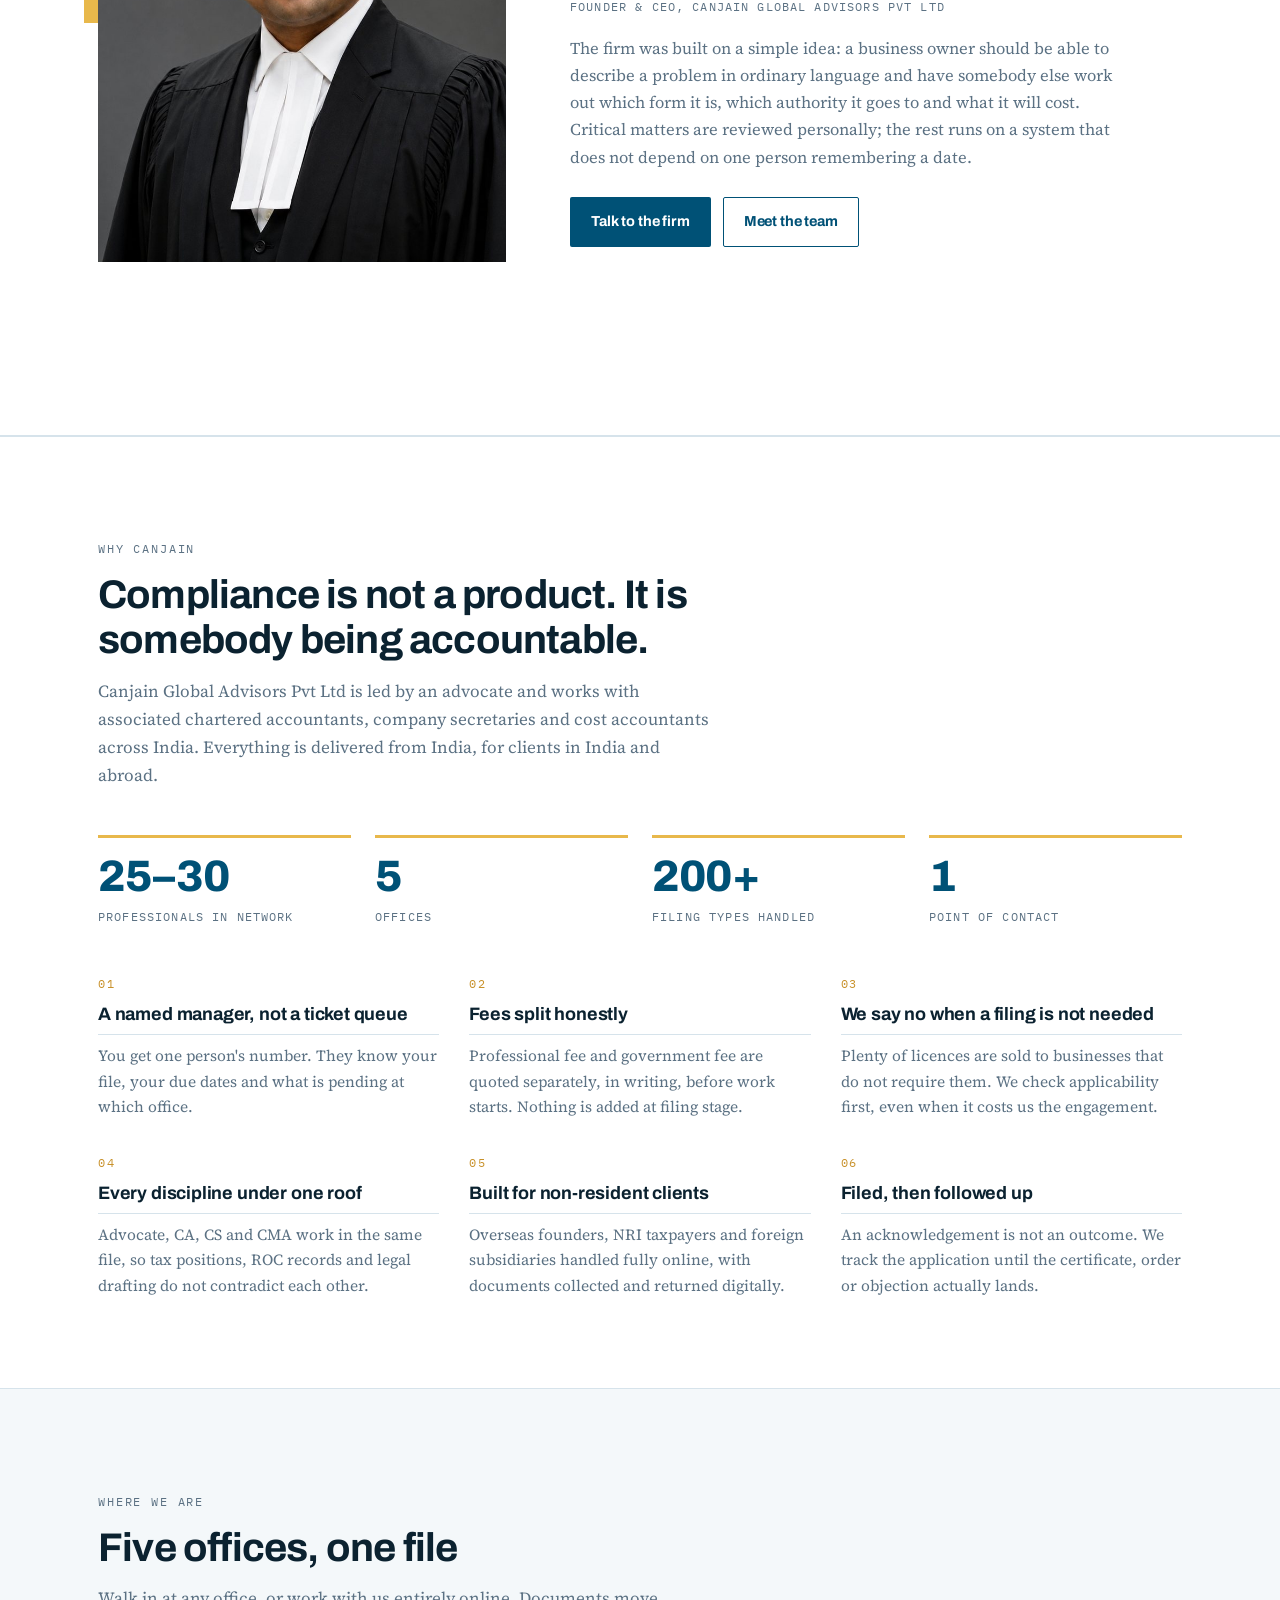
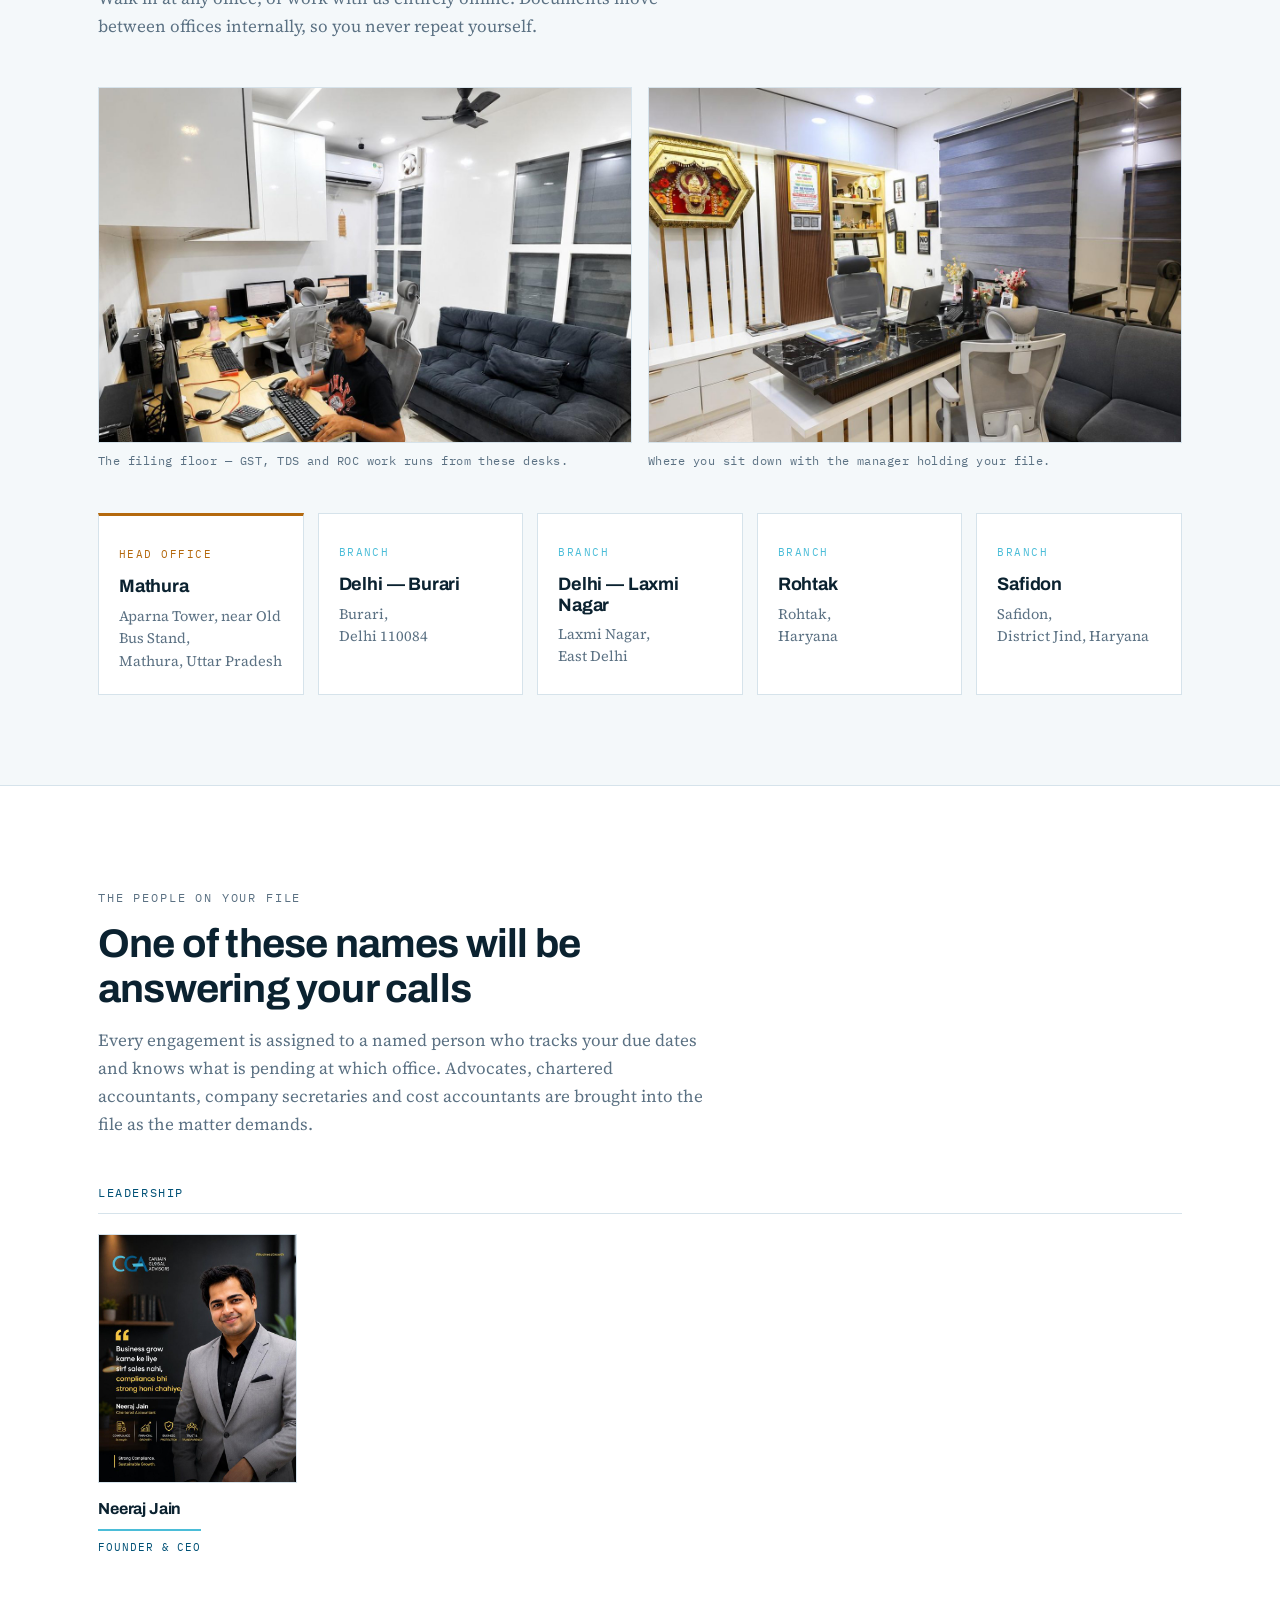
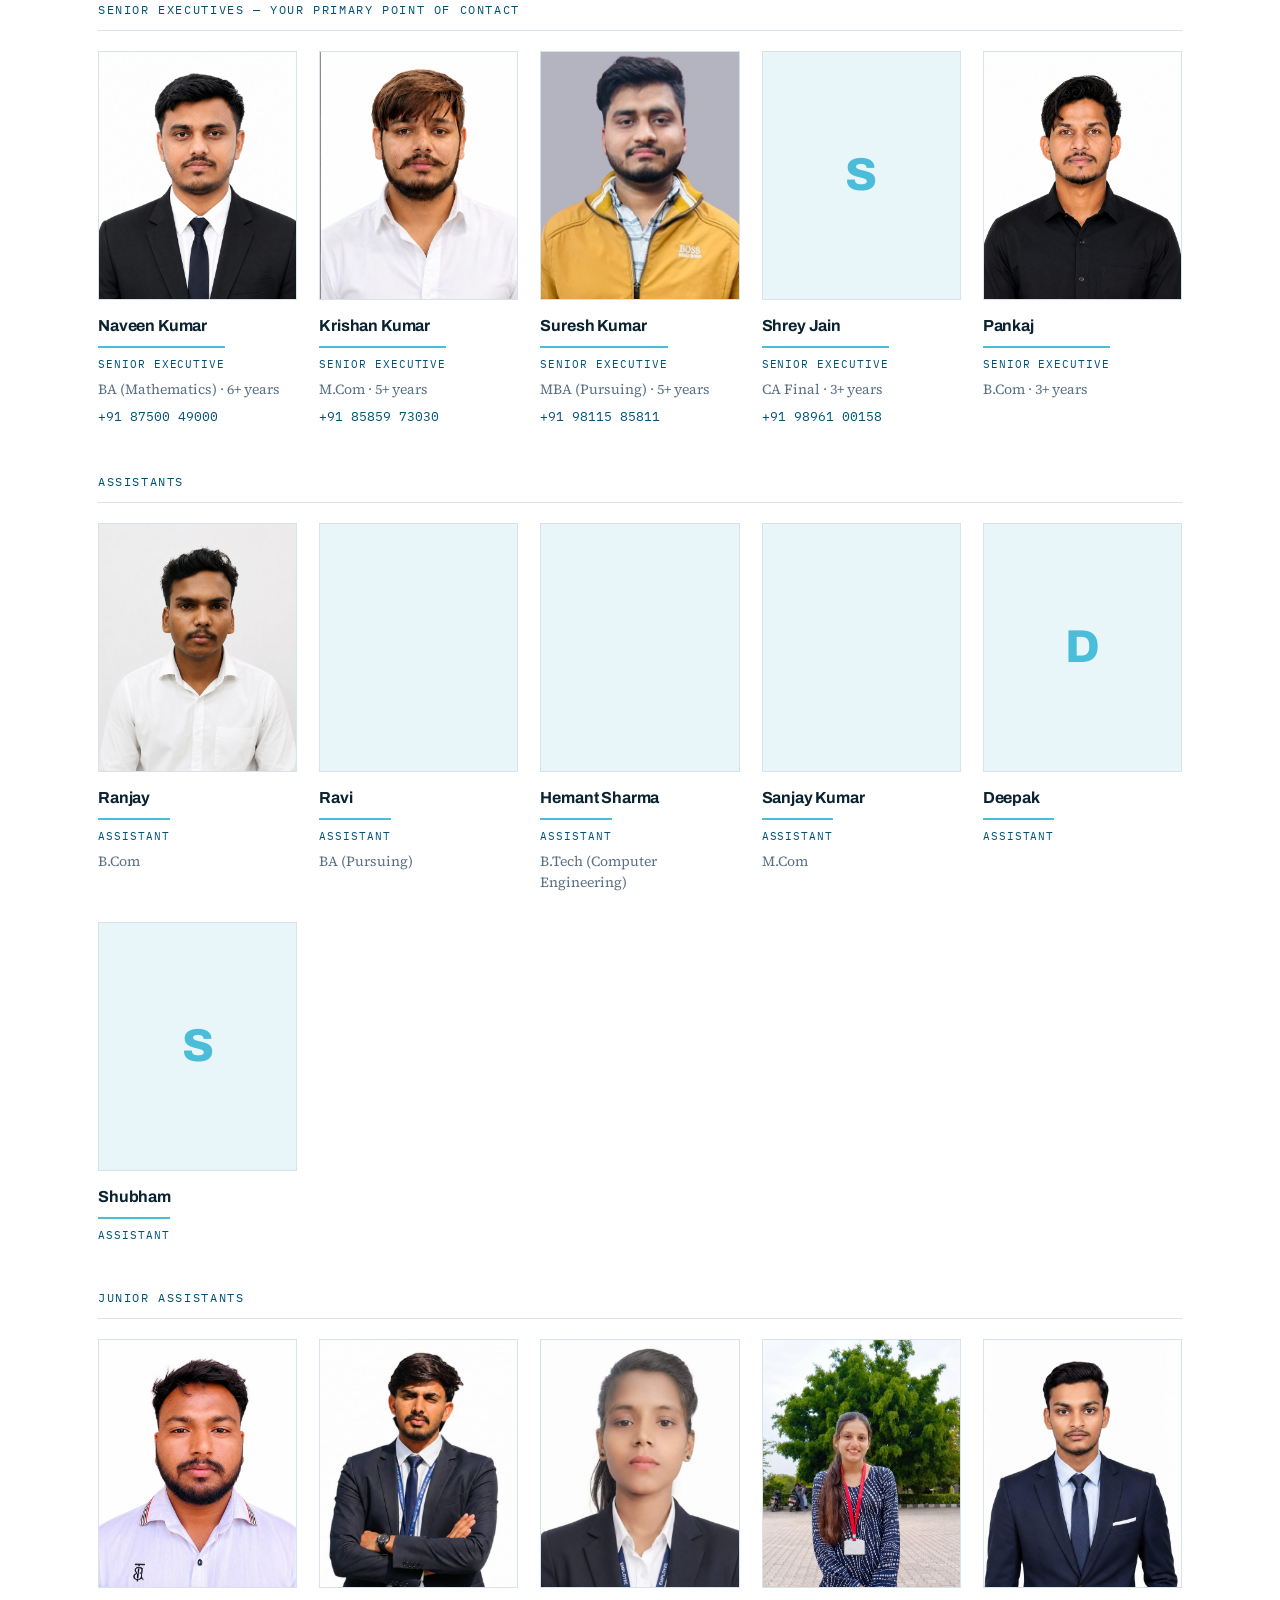
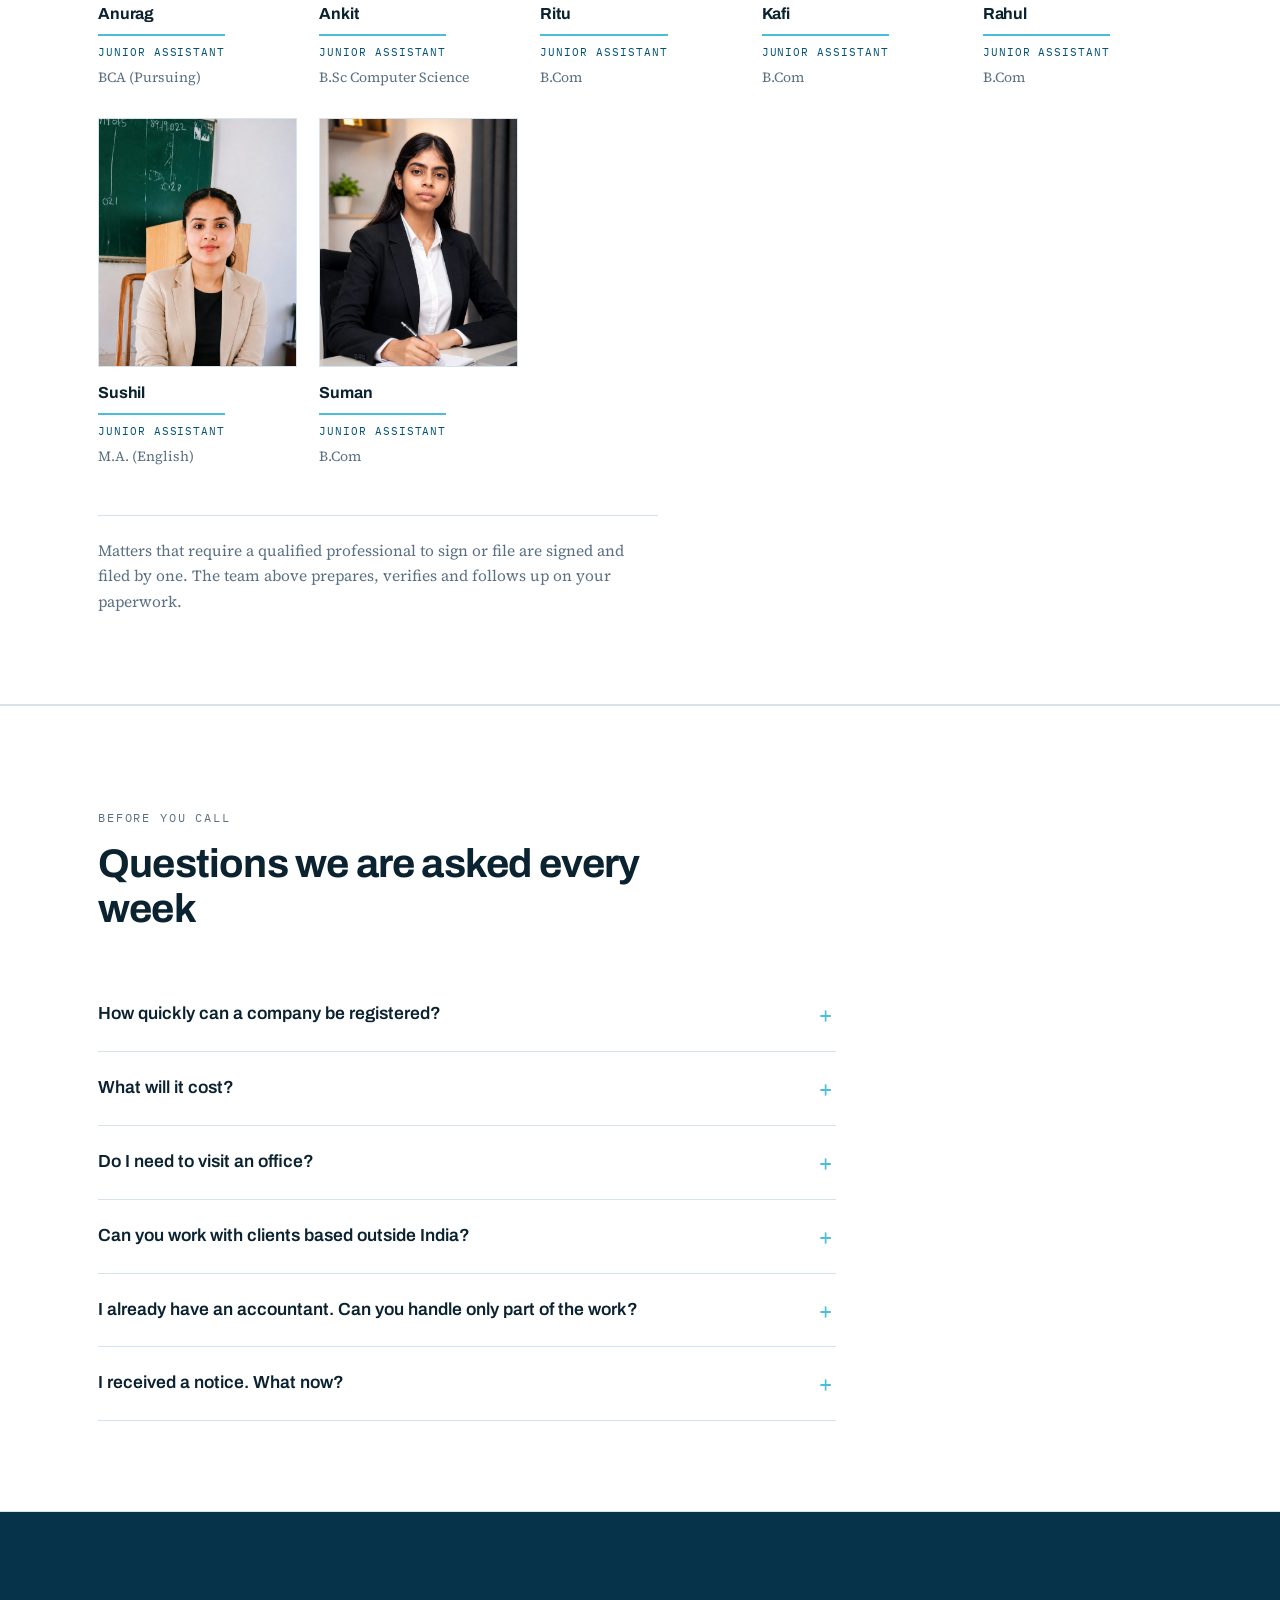
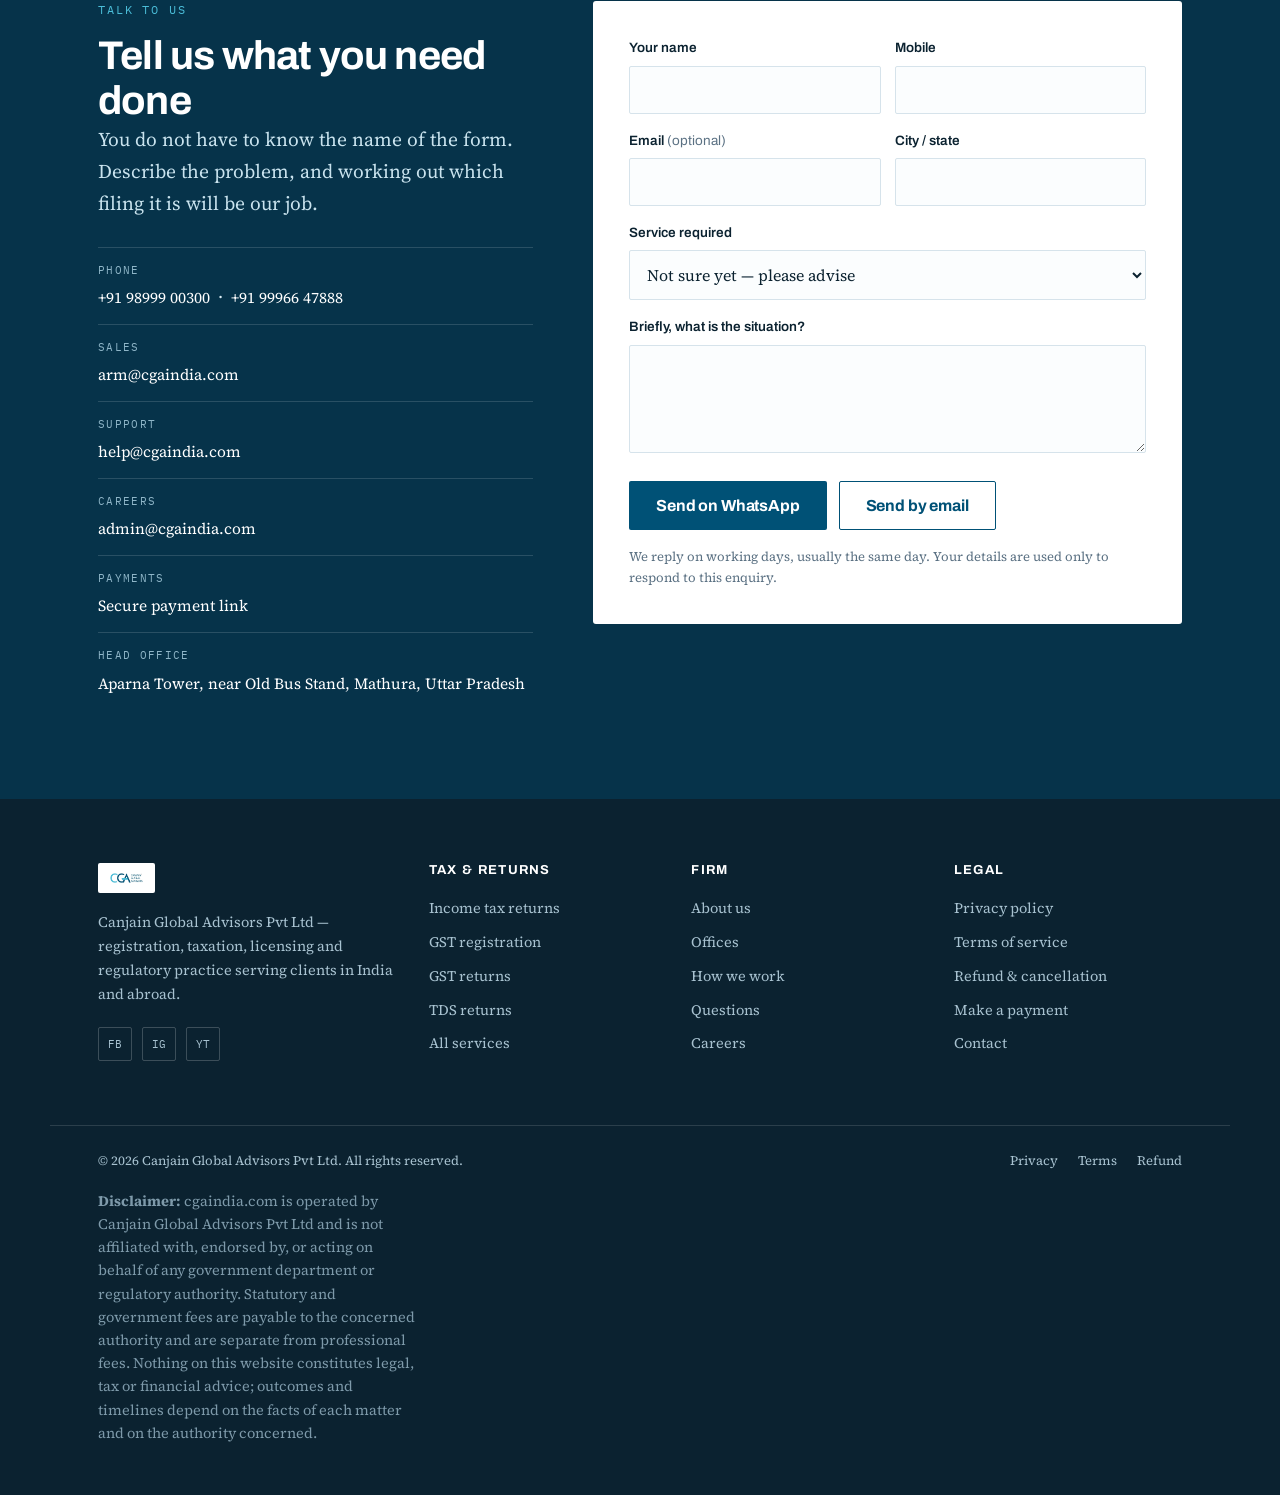
==== commit 33e8a0b6: "Add files via upload" ====
--- a/index.html
+++ b/index.html
@@ -74,7 +74,7 @@
   <!-- ============ HERO ============ -->
   <div class="hero">
     <div class="wrap">
-      <div>
+      <div class="hero-copy">
         <p class="eyebrow">Advocate-led · CA · CS · CMA</p>
         <h1>Every registration, return and licence your business owes — <em>filed on time.</em></h1>
         <p class="lede">A single professional desk for Indian statutory work. Tell us the problem in your own words; working out which form it actually is, and which authority it goes to, is our job.</p>
@@ -89,41 +89,62 @@
         </div>
       </div>
 
-      <!-- Signature element: the live filing rail -->
-      <aside class="rail" aria-label="Recurring statutory due dates">
-        <div class="rail-head">
-          <p class="eyebrow">The monthly cycle</p>
-          <strong>Four dates most late fees come from</strong>
-        </div>
-        <ul class="rail-list" id="railList">
-          <li data-day="7">
-            <span class="rail-day">07</span>
-            <span><span class="rail-name">TDS &amp; TCS deposit</span><span class="rail-sub">Tax deducted last month</span></span>
-            <span class="rail-when" data-when></span>
-          </li>
-          <li data-day="11">
-            <span class="rail-day">11</span>
-            <span><span class="rail-name">GSTR-1</span><span class="rail-sub">Outward supplies, monthly filers</span></span>
-            <span class="rail-when" data-when></span>
-          </li>
-          <li data-day="15">
-            <span class="rail-day">15</span>
-            <span><span class="rail-name">PF &amp; ESI</span><span class="rail-sub">Employer and employee share</span></span>
-            <span class="rail-when" data-when></span>
-          </li>
-          <li data-day="20">
-            <span class="rail-day">20</span>
-            <span><span class="rail-name">GSTR-3B</span><span class="rail-sub">Summary return and payment</span></span>
-            <span class="rail-when" data-when></span>
-          </li>
-        </ul>
-        <div class="rail-foot">
-          QRMP filers follow a quarterly cycle, and dates move when the government grants an extension.
-          <a href="#enquire">Ask us to map your exact calendar →</a>
-        </div>
-      </aside>
+      <!-- Rotating view of the practice -->
+      <div class="cycle" id="heroCycle" aria-label="Inside Canjain Global Advisors">
+        <figure class="cycle-frame">
+          <img class="is-on" src="assets/neeraj-office.jpg" alt="Neeraj Jain, Founder and CEO" width="1200" height="800">
+          <img src="assets/office-01.jpg" alt="Filing desks at the Canjain Global Advisors office" width="1200" height="800">
+          <img src="assets/neeraj-desk.jpg" alt="Neeraj Jain at his desk" width="1000" height="666">
+          <img src="assets/office-02.jpg" alt="Client meeting desk at the office" width="1200" height="800">
+          <figcaption class="cycle-cap">
+            <span class="is-on">Neeraj Jain — Founder &amp; CEO</span>
+            <span>The filing floor — GST, TDS and ROC</span>
+            <span>Where the work actually gets done</span>
+            <span>Where clients sit down with their manager</span>
+          </figcaption>
+        </figure>
+        <div class="cycle-dots" role="tablist" aria-label="Choose a photo">
+          <button type="button" class="is-on" aria-label="Photo 1"></button>
+          <button type="button" aria-label="Photo 2"></button>
+          <button type="button" aria-label="Photo 3"></button>
+          <button type="button" aria-label="Photo 4"></button>
+        </div>
+      </div>
     </div>
   </div>
+
+  <!-- ============ DUE-DATE STRIP ============ -->
+  <section class="datestrip" aria-label="Recurring statutory due dates">
+    <div class="wrap">
+      <div class="ds-head">
+        <p class="eyebrow">The monthly cycle</p>
+        <strong>Four dates most late fees come from</strong>
+      </div>
+      <ul class="ds-list" id="railList">
+        <li data-day="7">
+          <span class="rail-day">07</span>
+          <span><span class="rail-name">TDS &amp; TCS deposit</span><span class="rail-sub">Tax deducted last month</span></span>
+          <span class="rail-when" data-when></span>
+        </li>
+        <li data-day="11">
+          <span class="rail-day">11</span>
+          <span><span class="rail-name">GSTR-1</span><span class="rail-sub">Outward supplies, monthly filers</span></span>
+          <span class="rail-when" data-when></span>
+        </li>
+        <li data-day="15">
+          <span class="rail-day">15</span>
+          <span><span class="rail-name">PF &amp; ESI</span><span class="rail-sub">Employer and employee share</span></span>
+          <span class="rail-when" data-when></span>
+        </li>
+        <li data-day="20">
+          <span class="rail-day">20</span>
+          <span><span class="rail-name">GSTR-3B</span><span class="rail-sub">Summary return and payment</span></span>
+          <span class="rail-when" data-when></span>
+        </li>
+      </ul>
+      <p class="ds-foot">QRMP filers follow a quarterly cycle, and dates move when the government grants an extension. <a href="#enquire">Ask us to map your exact calendar →</a></p>
+    </div>
+  </section>
 
   <!-- ============ PRACTICES ============ -->
   <section id="practices">
@@ -310,7 +331,27 @@
   </section>
 
   <!-- ============ FIRM ============ -->
-  <section id="firm" class="band">
+  <!-- ============ FOUNDER ============ -->
+  <section class="founder">
+    <div class="wrap">
+      <div class="fd-photo reveal">
+        <img src="assets/neeraj-advocate.jpg" alt="Neeraj Jain, Founder and CEO of Canjain Global Advisors" width="760" height="950" loading="lazy" decoding="async">
+      </div>
+      <div class="fd-copy reveal">
+        <p class="eyebrow">Who you are dealing with</p>
+        <blockquote>Business grow karne ke liye sirf sales nahi, <em>compliance bhi strong honi chahiye.</em></blockquote>
+        <p class="fd-name">Neeraj Jain</p>
+        <p class="fd-role">Founder &amp; CEO, Canjain Global Advisors Pvt Ltd</p>
+        <p class="fd-body">The firm was built on a simple idea: a business owner should be able to describe a problem in ordinary language and have somebody else work out which form it is, which authority it goes to and what it will cost. Critical matters are reviewed personally; the rest runs on a system that does not depend on one person remembering a date.</p>
+        <div class="fd-actions">
+          <a class="btn btn-solid" href="#enquire">Talk to the firm</a>
+          <a class="btn btn-line" href="#team">Meet the team</a>
+        </div>
+      </div>
+    </div>
+  </section>
+
+  <section id="firm" class="band firmband">
     <div class="wrap">
       <div class="section-head reveal">
         <p class="eyebrow">Why Canjain</p>
@@ -326,27 +367,27 @@
       </div>
 
       <div class="reasons reveal">
-        <div class="reason">
+        <div class="reason"><span class="rn">01</span>
           <h3>A named manager, not a ticket queue</h3>
           <p>You get one person's number. They know your file, your due dates and what is pending at which office.</p>
         </div>
-        <div class="reason">
+        <div class="reason"><span class="rn">02</span>
           <h3>Fees split honestly</h3>
           <p>Professional fee and government fee are quoted separately, in writing, before work starts. Nothing is added at filing stage.</p>
         </div>
-        <div class="reason">
+        <div class="reason"><span class="rn">03</span>
           <h3>We say no when a filing is not needed</h3>
           <p>Plenty of licences are sold to businesses that do not require them. We check applicability first, even when it costs us the engagement.</p>
         </div>
-        <div class="reason">
+        <div class="reason"><span class="rn">04</span>
           <h3>Every discipline under one roof</h3>
           <p>Advocate, CA, CS and CMA work in the same file, so tax positions, ROC records and legal drafting do not contradict each other.</p>
         </div>
-        <div class="reason">
+        <div class="reason"><span class="rn">05</span>
           <h3>Built for non-resident clients</h3>
           <p>Overseas founders, NRI taxpayers and foreign subsidiaries handled fully online, with documents collected and returned digitally.</p>
         </div>
-        <div class="reason">
+        <div class="reason"><span class="rn">06</span>
           <h3>Filed, then followed up</h3>
           <p>An acknowledgement is not an outcome. We track the application until the certificate, order or objection actually lands.</p>
         </div>
@@ -415,7 +456,7 @@
       <p class="tier">Leadership</p>
       <div class="team reveal">
         <figure class="member">
-          <div class="shot shot-init" aria-hidden="true"><span>N</span></div>
+          <div class="shot"><img src="assets/neeraj.jpg" alt="Neeraj Jain" width="640" height="800" loading="lazy" decoding="async"></div>
           <figcaption>
             <span class="nm">Neeraj Jain</span>
             <span class="rl">Founder &amp; CEO</span>
@@ -786,6 +827,43 @@
   }
   if (nextItem) nextItem.classList.add('is-next');
 
+  /* ---- Hero photo rotation ---- */
+  (function () {
+    var box = document.getElementById('heroCycle');
+    if (!box) return;
+    var shots = box.querySelectorAll('.cycle-frame > img');
+    var caps  = box.querySelectorAll('.cycle-cap span');
+    var dots  = box.querySelectorAll('.cycle-dots button');
+    if (shots.length < 2) return;
+
+    var at = 0, timer = null;
+    var still = window.matchMedia('(prefers-reduced-motion: reduce)').matches;
+
+    function show(n) {
+      at = (n + shots.length) % shots.length;
+      for (var i = 0; i < shots.length; i++) {
+        shots[i].classList.toggle('is-on', i === at);
+        if (caps[i]) caps[i].classList.toggle('is-on', i === at);
+        if (dots[i]) dots[i].classList.toggle('is-on', i === at);
+      }
+    }
+    function start() { if (!still && !timer) timer = setInterval(function () { show(at + 1); }, 5000); }
+    function stop() { clearInterval(timer); timer = null; }
+
+    for (var i = 0; i < dots.length; i++) {
+      (function (n) {
+        dots[n].addEventListener('click', function () { stop(); show(n); start(); });
+      })(i);
+    }
+    box.addEventListener('mouseenter', stop);
+    box.addEventListener('mouseleave', start);
+    document.addEventListener('visibilitychange', function () {
+      if (document.hidden) { stop(); } else { start(); }
+    });
+    show(0);
+    start();
+  })();
+
   /* ---- Scroll reveal ---- */
   var reduce = window.matchMedia('(prefers-reduced-motion: reduce)').matches;
   var targets = document.querySelectorAll('.reveal');
--- a/assets/styles.css
+++ b/assets/styles.css
@@ -15,6 +15,8 @@
   --muted: #5B7183;
   --due: #B4690E;
   --due-wash: #FBF2E4;
+  --gold: #E8B84B;
+  --gold-deep: #C8912A;
 
   --display: 'Archivo', 'Helvetica Neue', Arial, sans-serif;
   --body: 'Source Serif 4', Georgia, 'Times New Roman', serif;
@@ -415,3 +417,102 @@
   .svc { grid-template-columns: 1fr; }
   .svc-aside { position: static; }
 }
+
+/* ================= HOME REDESIGN ================= */
+
+/* --- Hero with rotating photo --- */
+.hero .wrap { grid-template-columns: 1.05fr .95fr; align-items: center; }
+.hero-copy { max-width: 34ch; }
+.hero-copy .lede { max-width: none; }
+
+.cycle { position: relative; }
+.cycle-frame {
+  position: relative; margin: 0; aspect-ratio: 3 / 2; overflow: hidden;
+  background: var(--cyan-wash); border: 1px solid var(--rule);
+  box-shadow: 18px 18px 0 var(--cyan-wash);
+}
+.cycle-frame > img {
+  position: absolute; inset: 0; width: 100%; height: 100%;
+  object-fit: cover; object-position: 50% 30%;
+  opacity: 0; transition: opacity .9s ease;
+}
+.cycle-frame > img.is-on { opacity: 1; }
+.cycle-cap {
+  position: absolute; left: 0; right: 0; bottom: 0;
+  padding: 30px 20px 14px;
+  background: linear-gradient(to top, rgba(6,51,74,.92), rgba(6,51,74,0));
+  font-family: var(--mono); font-size: 12px; letter-spacing: .04em; color: #EAF6FA;
+  min-height: 54px;
+}
+.cycle-cap span { position: absolute; left: 20px; right: 20px; bottom: 14px; opacity: 0; transition: opacity .5s ease; }
+.cycle-cap span.is-on { opacity: 1; }
+.cycle-dots { display: flex; gap: 8px; margin-top: 16px; }
+.cycle-dots button {
+  width: 34px; height: 4px; border: 0; padding: 0; cursor: pointer;
+  background: var(--rule); transition: background .3s ease;
+}
+.cycle-dots button.is-on { background: var(--petrol); }
+
+/* --- Due-date strip --- */
+.datestrip { background: var(--petrol-deep); color: #DCEEF5; padding-block: clamp(30px, 4vw, 44px); }
+.datestrip .eyebrow { color: var(--gold); }
+.ds-head { display: flex; align-items: baseline; gap: 18px; flex-wrap: wrap; margin-bottom: 22px; }
+.ds-head strong { font-family: var(--display); font-size: clamp(19px, 2.4vw, 25px); color: #fff; letter-spacing: -.02em; }
+.ds-list { list-style: none; padding: 0; margin: 0; display: grid; grid-template-columns: repeat(auto-fit, minmax(210px, 1fr)); gap: 1px; background: rgba(255,255,255,.16); border: 1px solid rgba(255,255,255,.16); }
+.ds-list li { background: var(--petrol-deep); display: flex; align-items: center; gap: 13px; padding: 17px 18px; }
+.ds-list .rail-day { font-family: var(--display); font-weight: 800; font-size: 27px; color: var(--gold); line-height: 1; letter-spacing: -.03em; }
+.ds-list .rail-name { display: block; font-family: var(--display); font-weight: 600; font-size: 15px; color: #fff; }
+.ds-list .rail-sub { display: block; font-size: 13px; color: #9CC2D2; margin-top: 3px; }
+.ds-list .rail-when { margin-left: auto; font-family: var(--mono); font-size: 10.5px; letter-spacing: .09em; text-transform: uppercase; color: #9CC2D2; text-align: right; }
+.ds-list li.is-next { background: #08415C; }
+.ds-list li.is-next .rail-when { color: var(--gold); }
+.ds-foot { font-size: 14px; color: #9CC2D2; margin: 18px 0 0; }
+.ds-foot a { color: var(--cyan); }
+
+/* --- Founder --- */
+.founder { background: var(--white); border-block: 1px solid var(--rule); }
+.founder .wrap { display: grid; grid-template-columns: .8fr 1.2fr; gap: clamp(30px, 5vw, 64px); align-items: center; padding-block: clamp(52px, 6.5vw, 84px); }
+.fd-photo { position: relative; }
+.fd-photo::before {
+  content: ''; position: absolute; left: -14px; top: -14px; width: 56%; height: 56%;
+  background: var(--gold); z-index: 0;
+}
+.fd-photo img { position: relative; z-index: 1; width: 100%; height: auto; display: block; }
+.fd-copy .eyebrow { color: var(--gold-deep); }
+.fd-copy blockquote {
+  margin: 16px 0 22px; font-family: var(--display); font-weight: 700;
+  font-size: clamp(24px, 3.4vw, 38px); line-height: 1.2; letter-spacing: -.025em; color: var(--ink);
+  border-left: 4px solid var(--gold); padding-left: 22px;
+}
+.fd-copy blockquote em { font-style: normal; color: var(--petrol); }
+.fd-name { font-family: var(--display); font-weight: 700; font-size: 19px; margin: 0; }
+.fd-role { font-family: var(--mono); font-size: 11.5px; letter-spacing: .1em; text-transform: uppercase; color: var(--muted); margin: 6px 0 18px; }
+.fd-body { font-size: 16.5px; color: var(--muted); max-width: 62ch; margin: 0; }
+.fd-actions { display: flex; gap: 12px; flex-wrap: wrap; margin-top: 26px; }
+
+/* --- Firm band, warmed up --- */
+.firmband .stat .n { color: var(--petrol); }
+.firmband .stat { border-top: 3px solid var(--gold); padding-top: 16px; }
+.reason { position: relative; padding-top: 4px; }
+.reason .rn {
+  display: block; font-family: var(--mono); font-size: 11.5px; letter-spacing: .16em;
+  color: var(--gold-deep); margin-bottom: 10px;
+}
+.reason h3 { padding-bottom: 10px; border-bottom: 1px solid var(--rule); }
+
+/* --- Founder card on service pages --- */
+.svc-founder { display: flex; gap: 14px; align-items: center; }
+.svc-founder img { width: 62px; height: 62px; object-fit: cover; border: 1px solid var(--rule); flex: 0 0 auto; }
+.svc-founder .fn { display: block; font-family: var(--display); font-weight: 700; font-size: 15.5px; }
+.svc-founder .fr { display: block; font-family: var(--mono); font-size: 10.5px; letter-spacing: .09em; text-transform: uppercase; color: var(--muted); margin-top: 5px; }
+
+@media (max-width: 900px) {
+  .hero .wrap { grid-template-columns: 1fr; }
+  .hero-copy { max-width: none; }
+  .cycle-frame { box-shadow: 10px 10px 0 var(--cyan-wash); }
+  .founder .wrap { grid-template-columns: 1fr; }
+  .fd-photo { max-width: 340px; }
+}
+@media (prefers-reduced-motion: reduce) {
+  .cycle-frame > img, .cycle-cap span { transition: none; }
+}
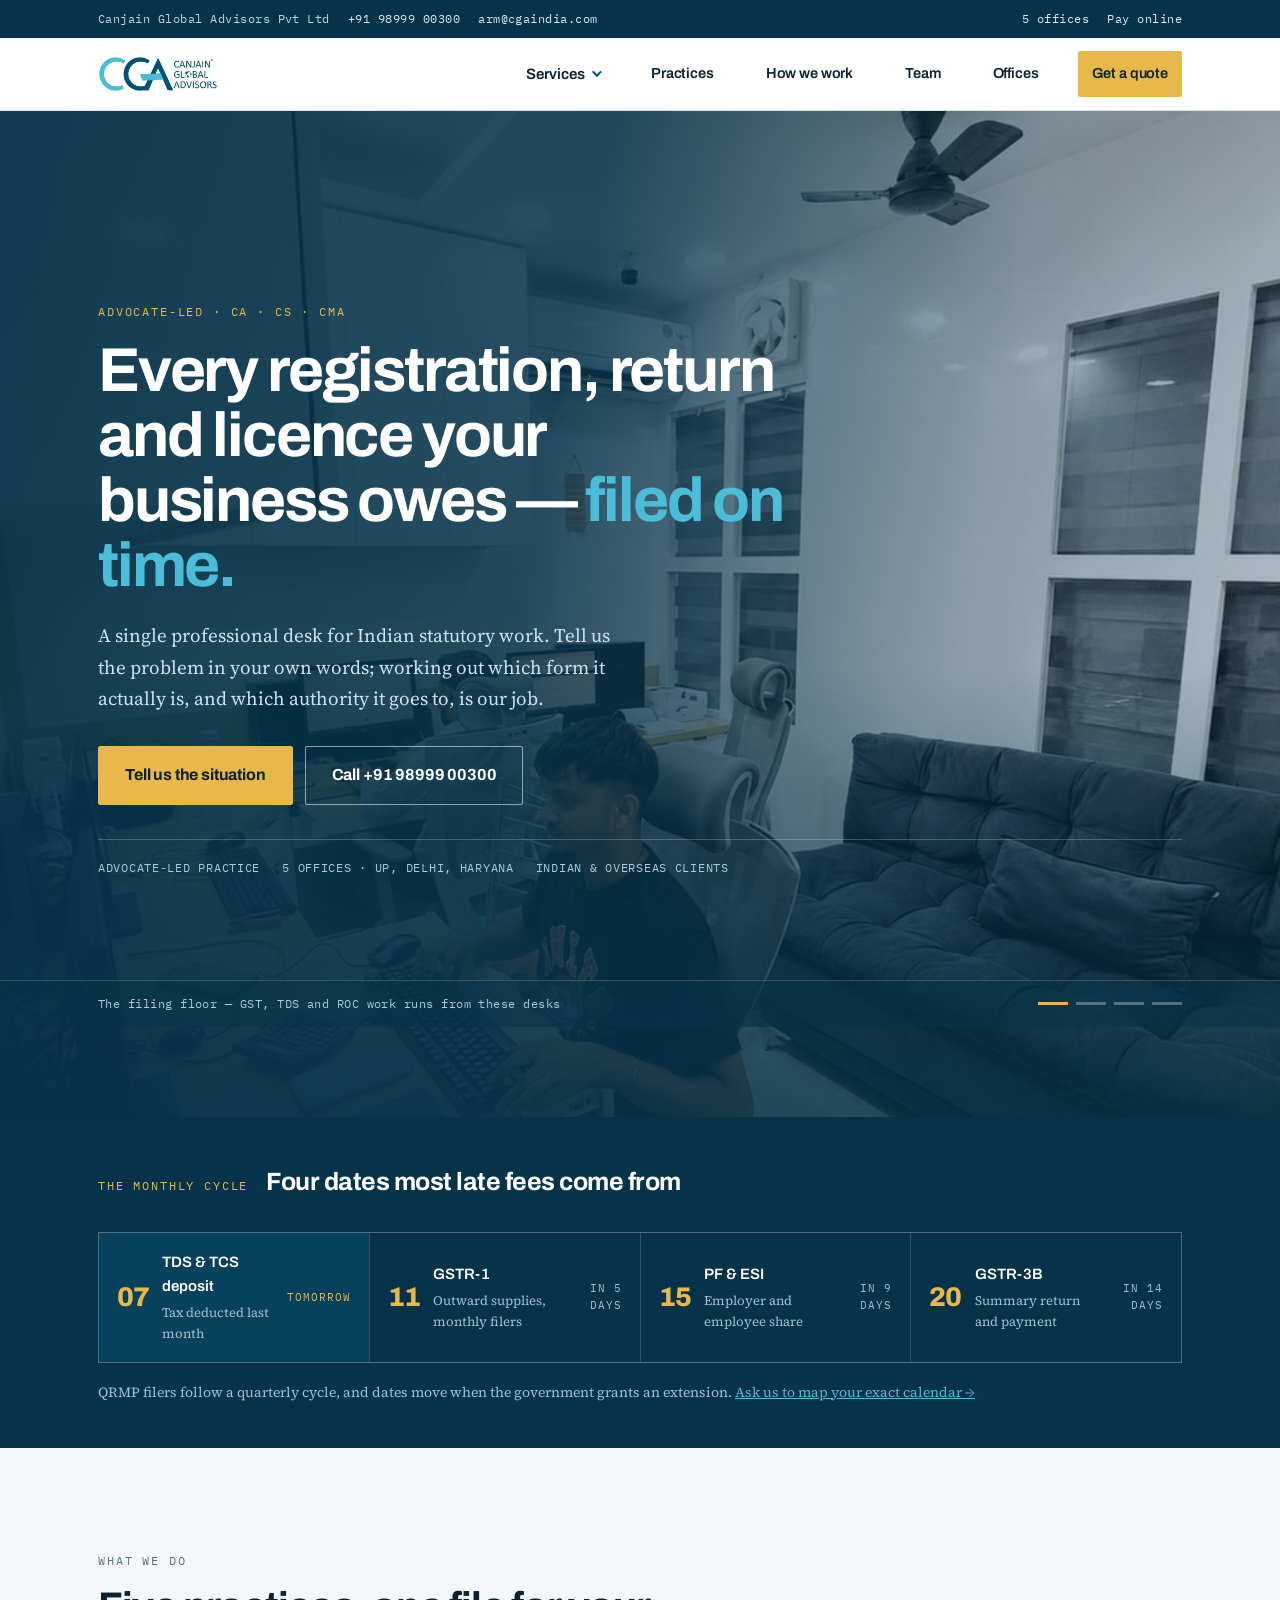
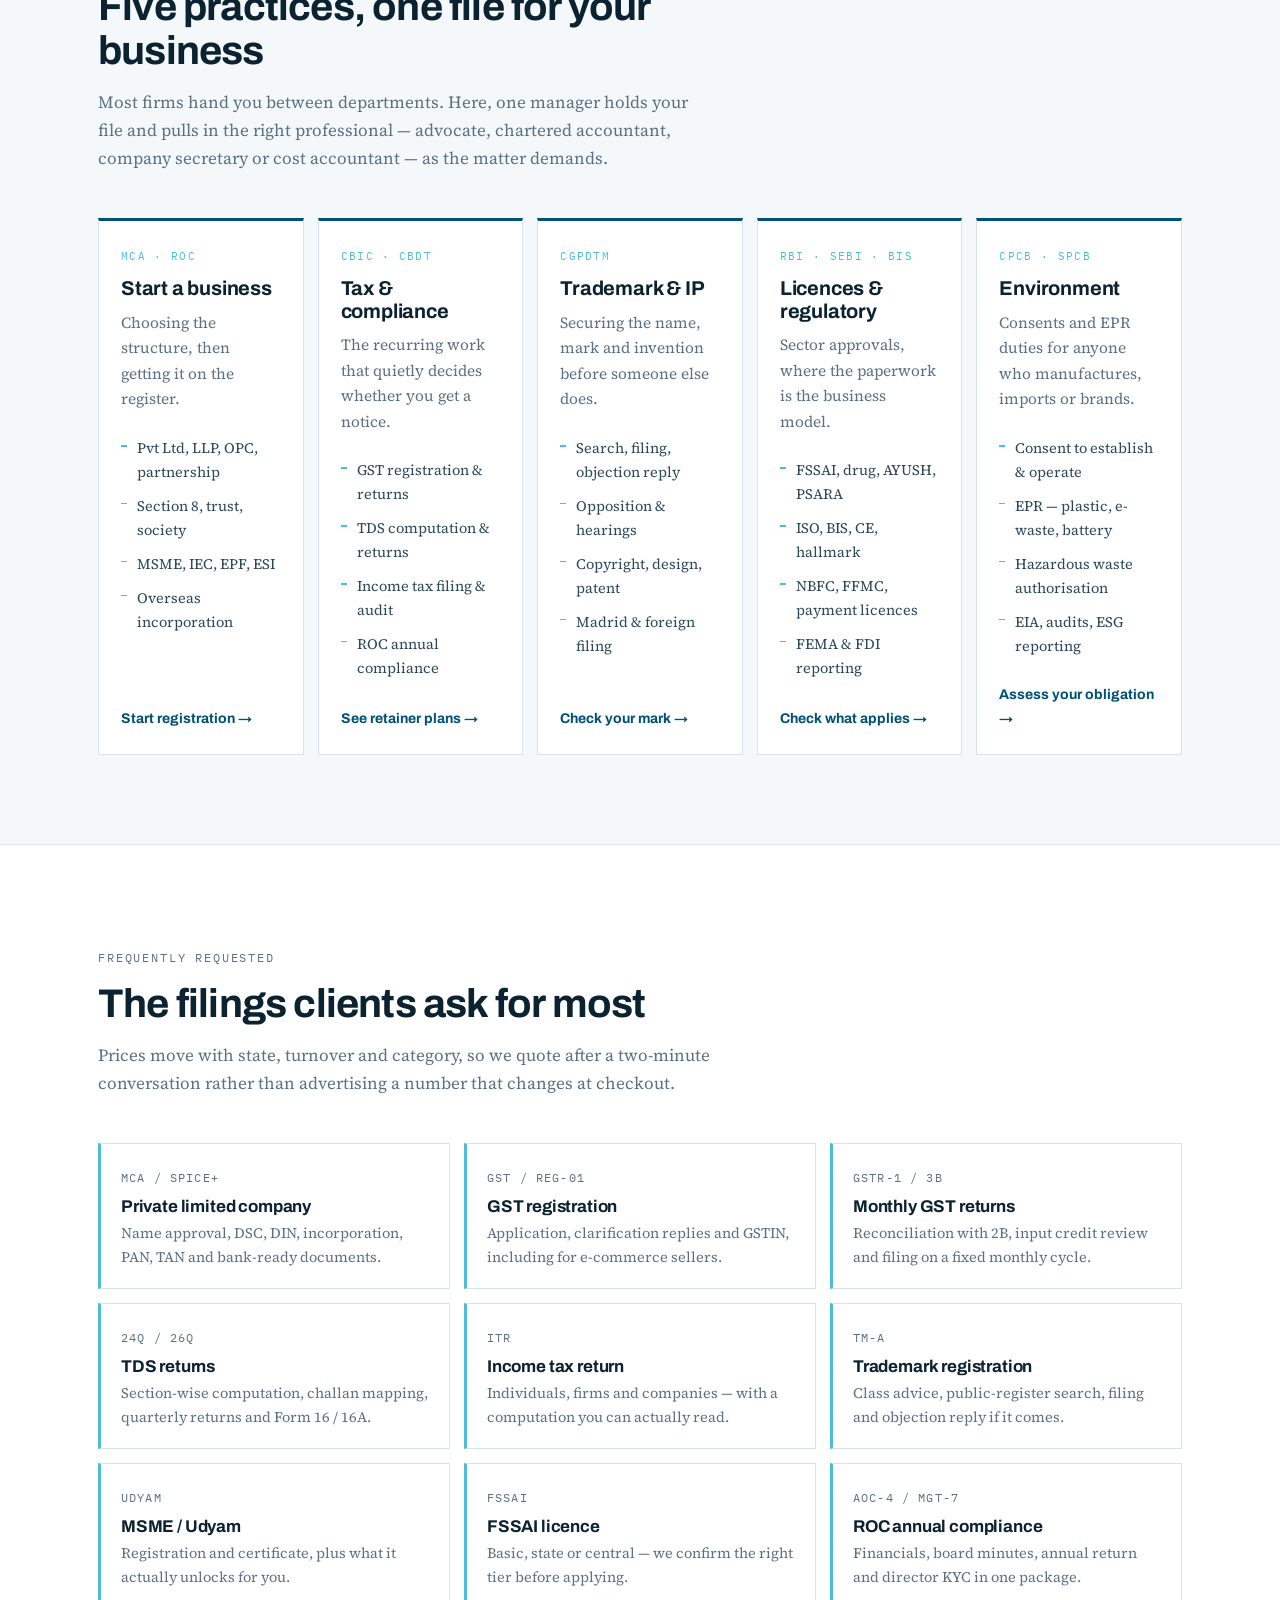
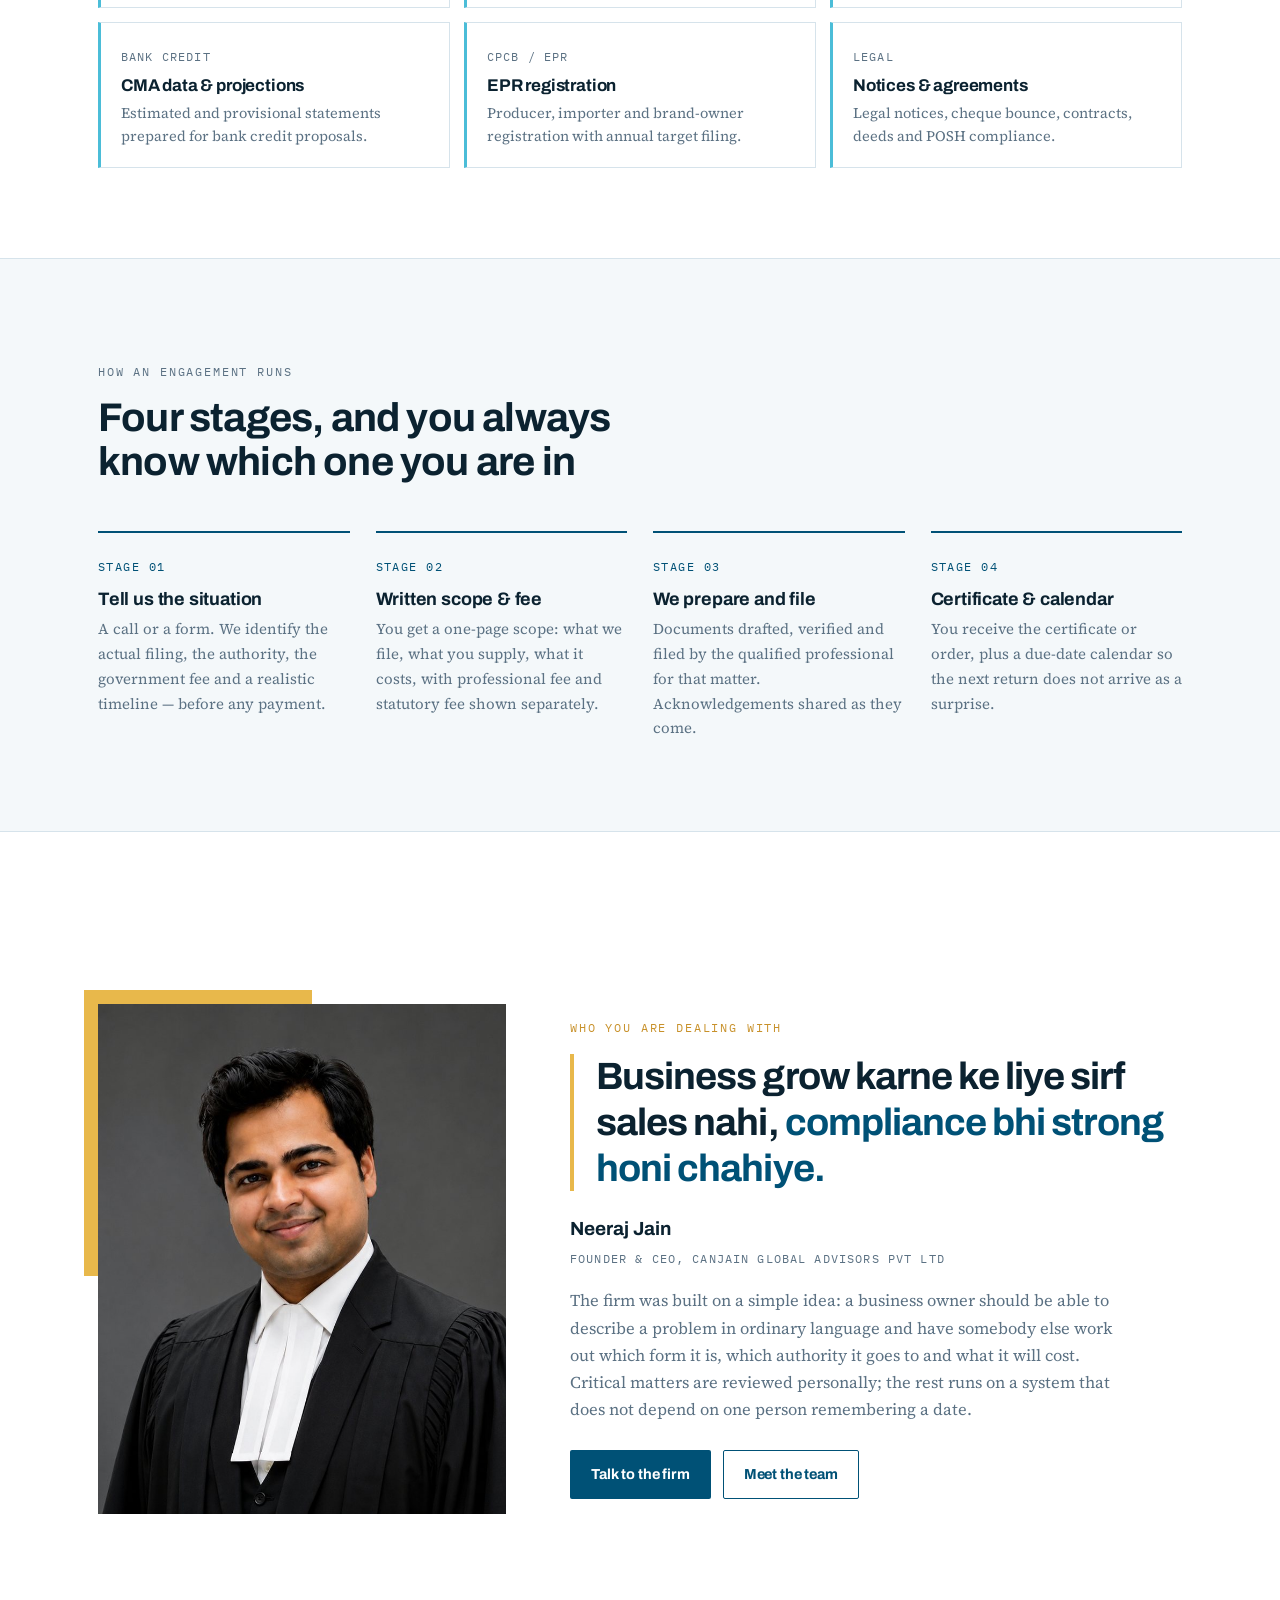
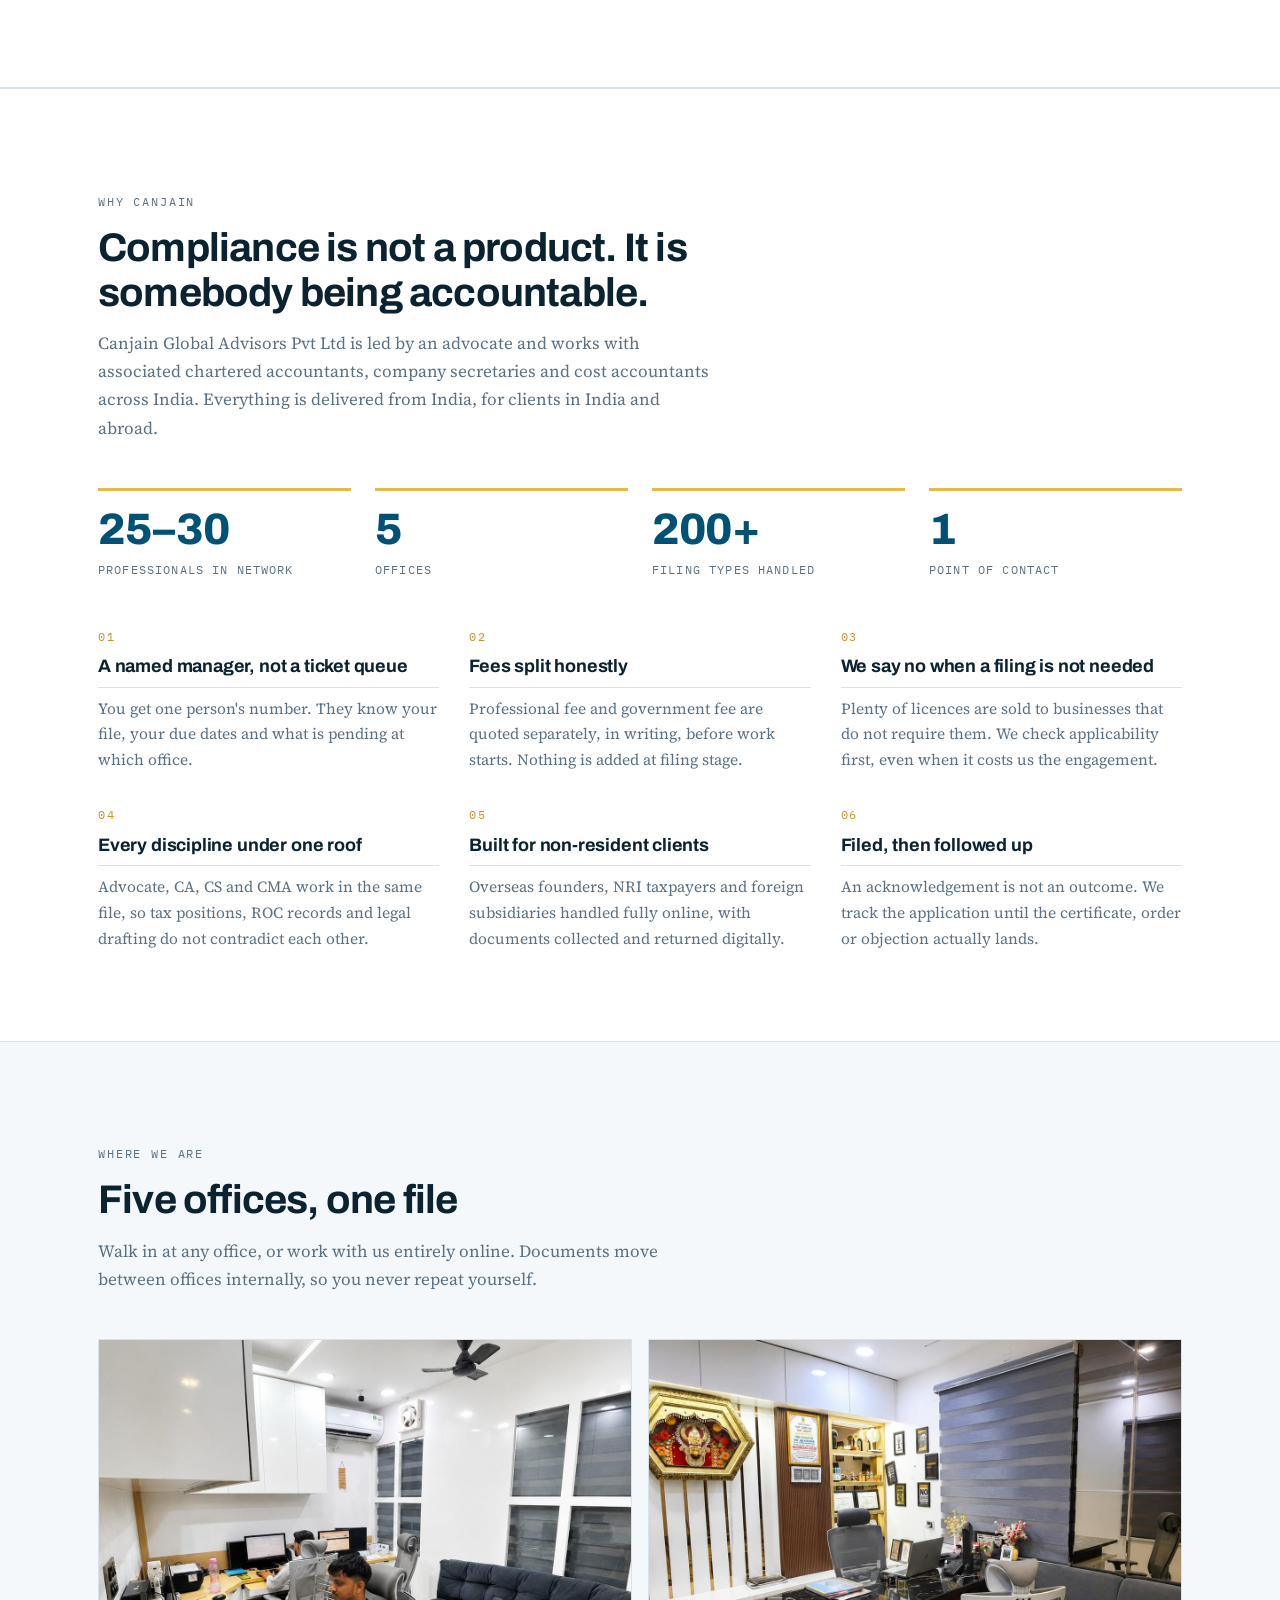
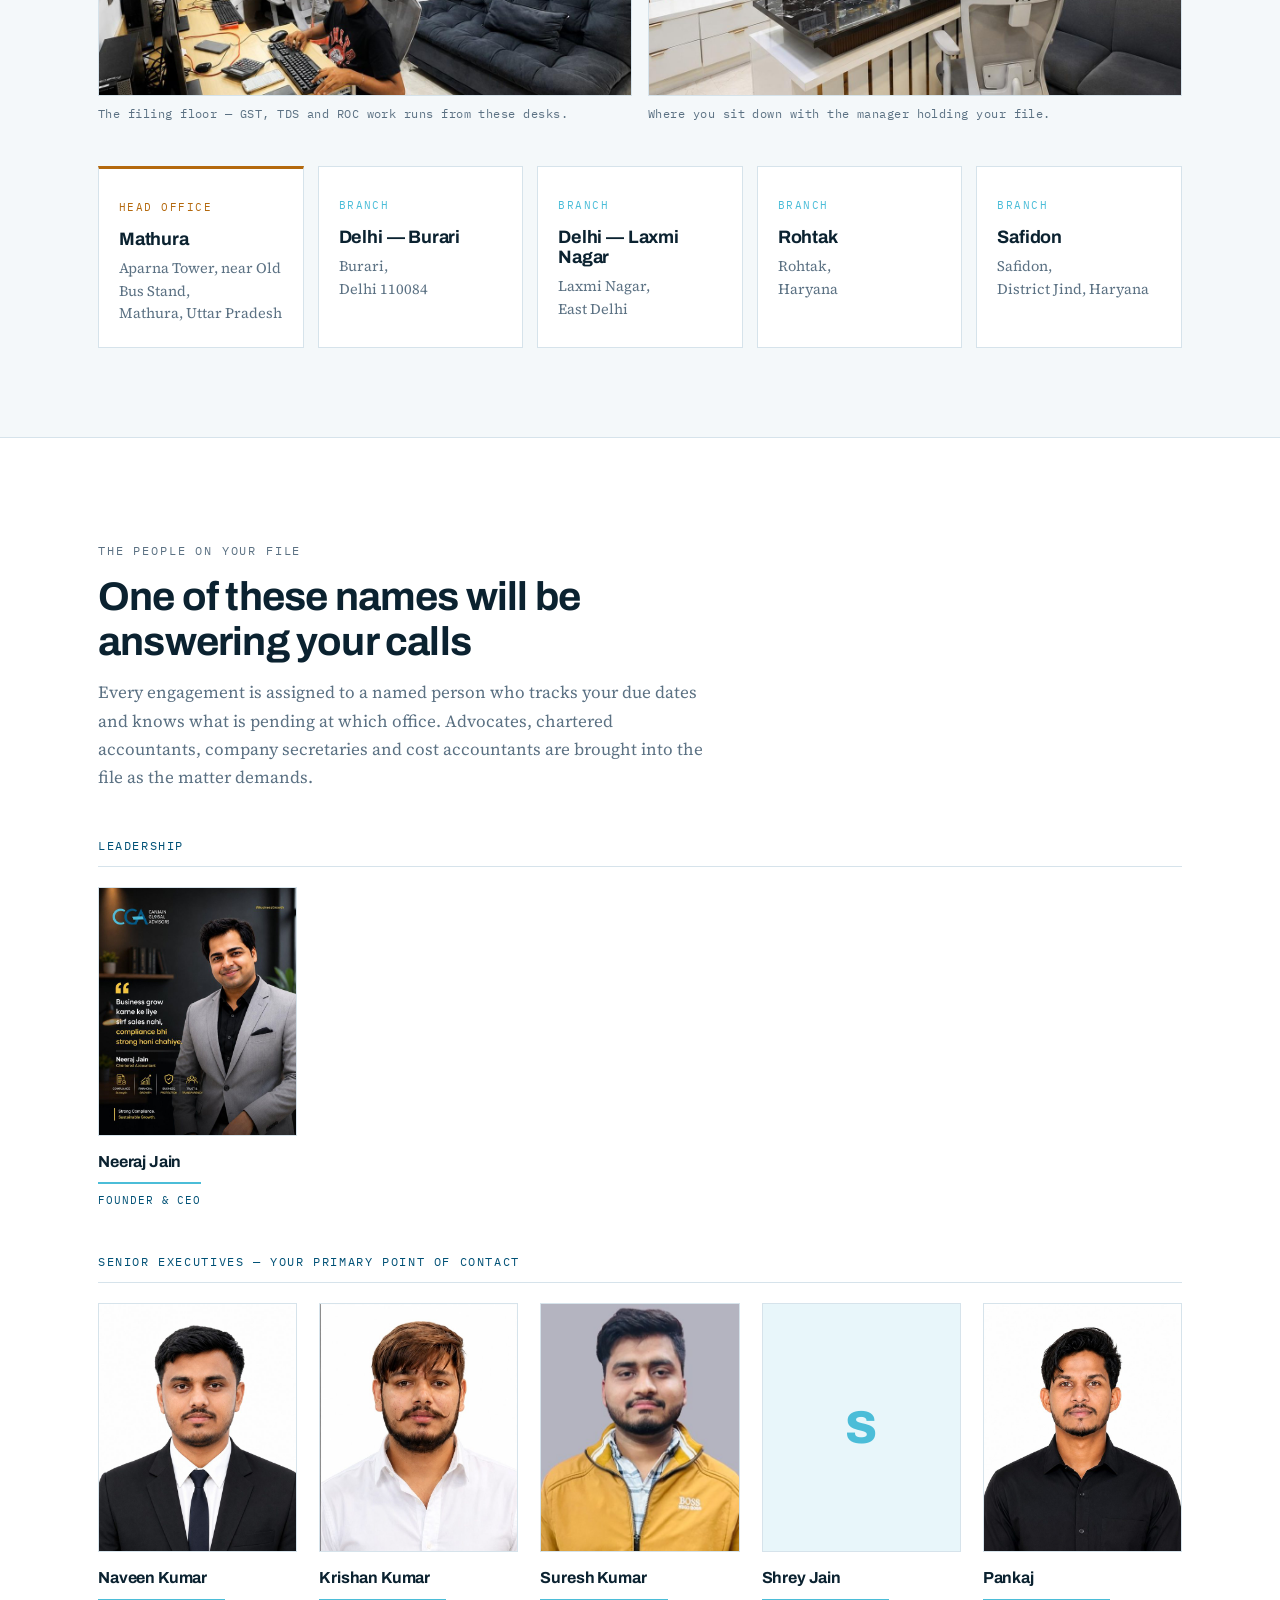
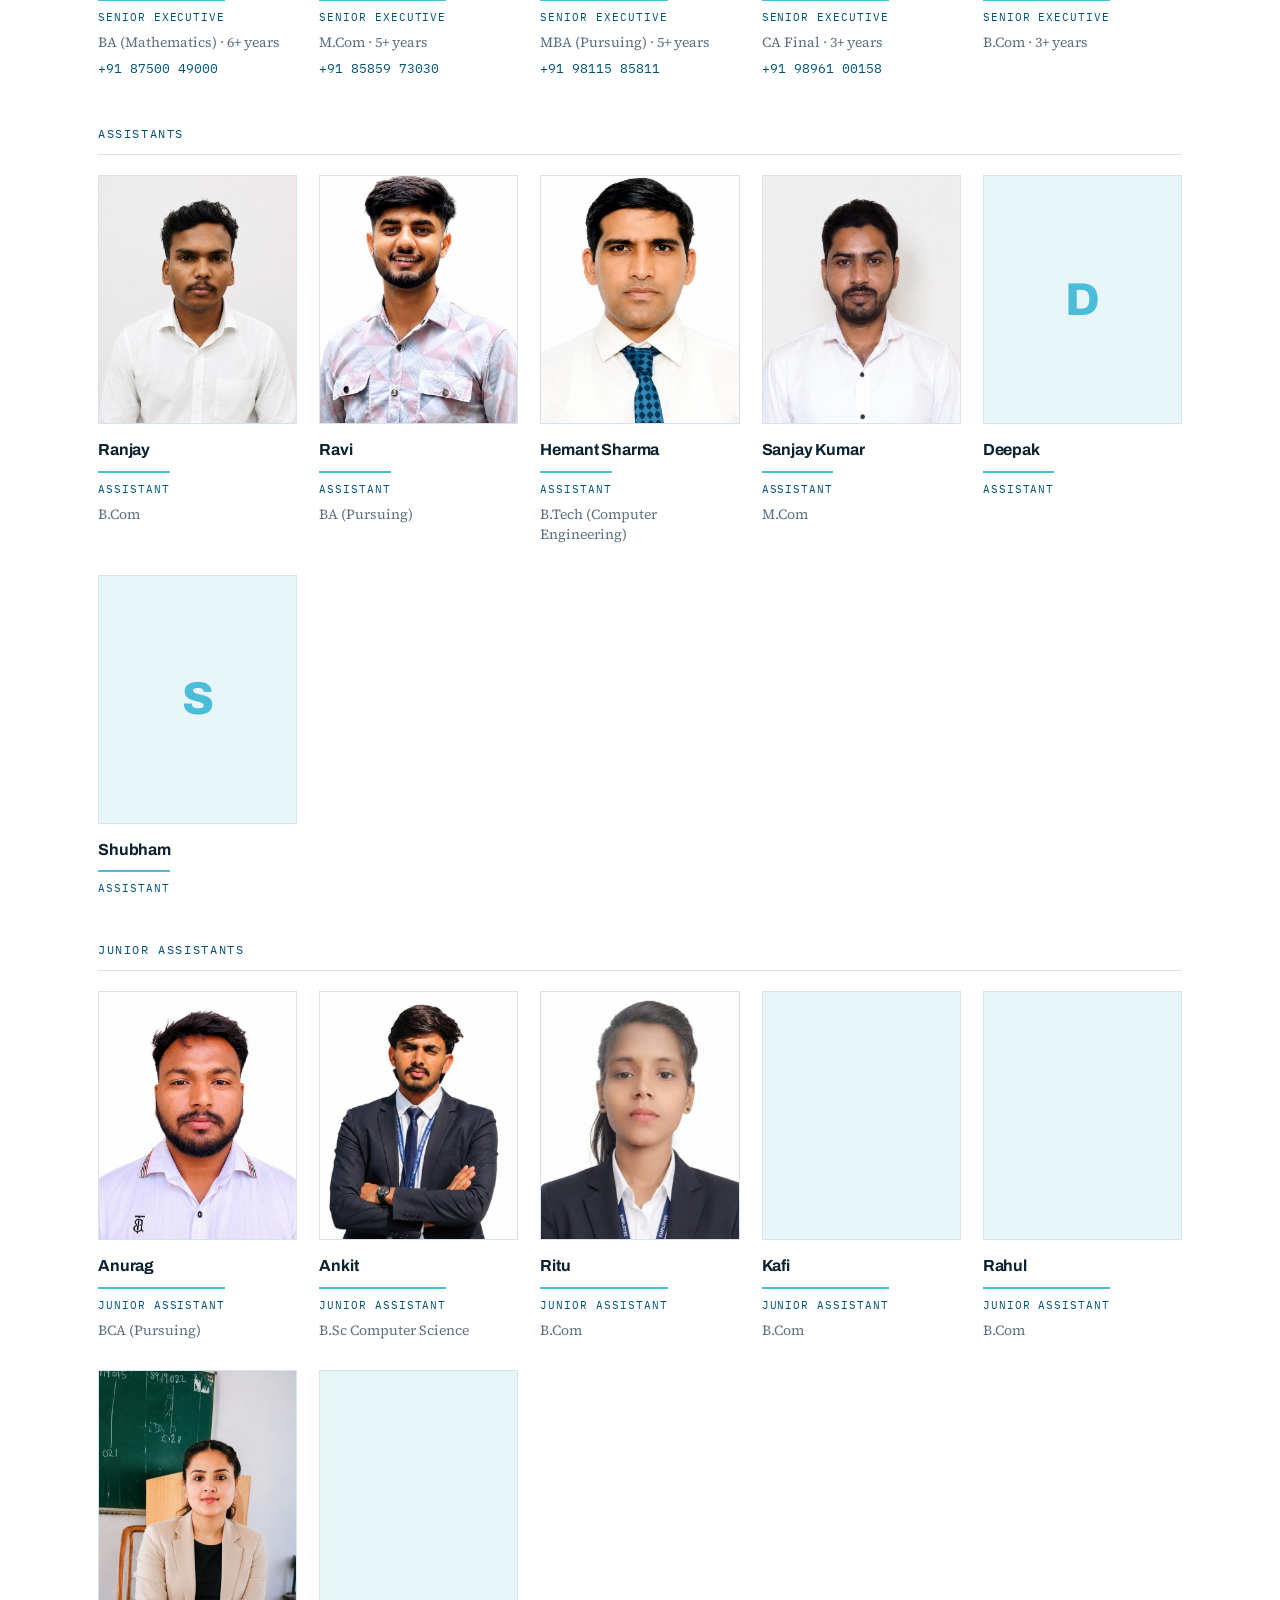
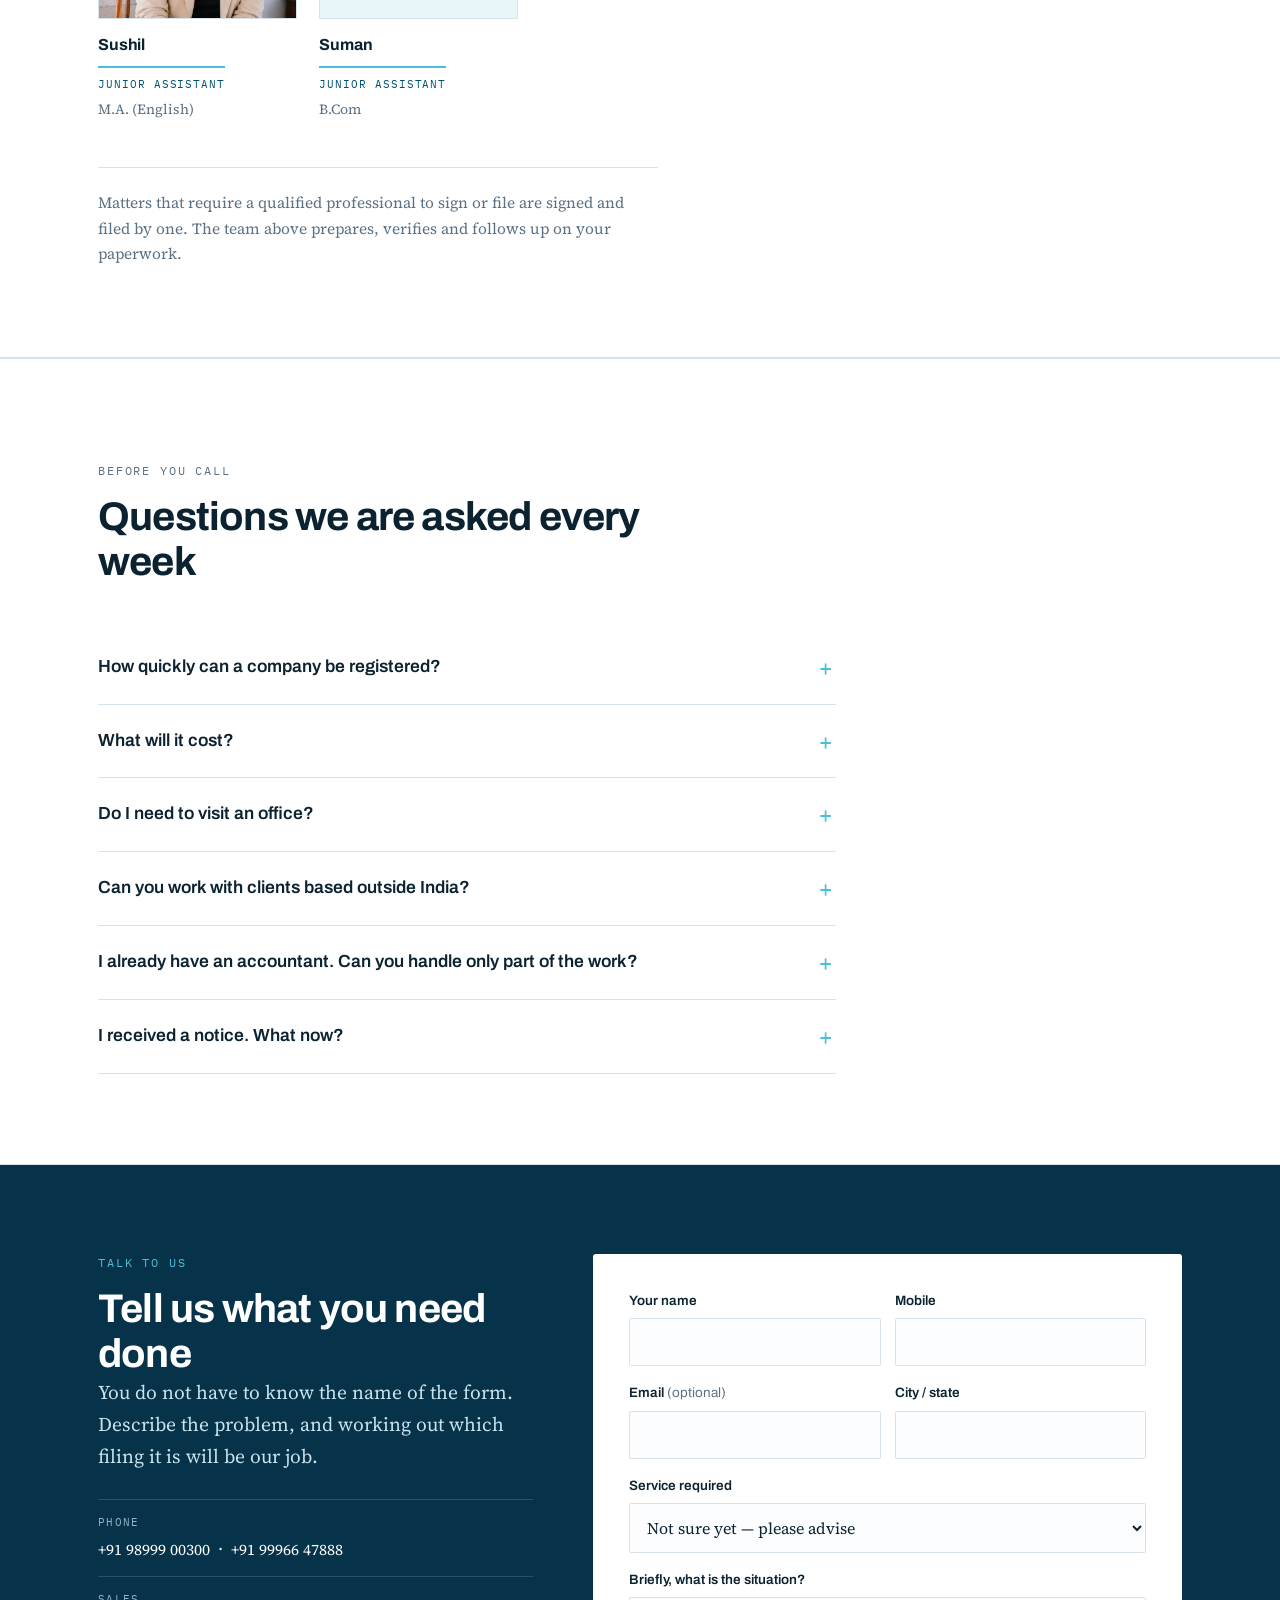
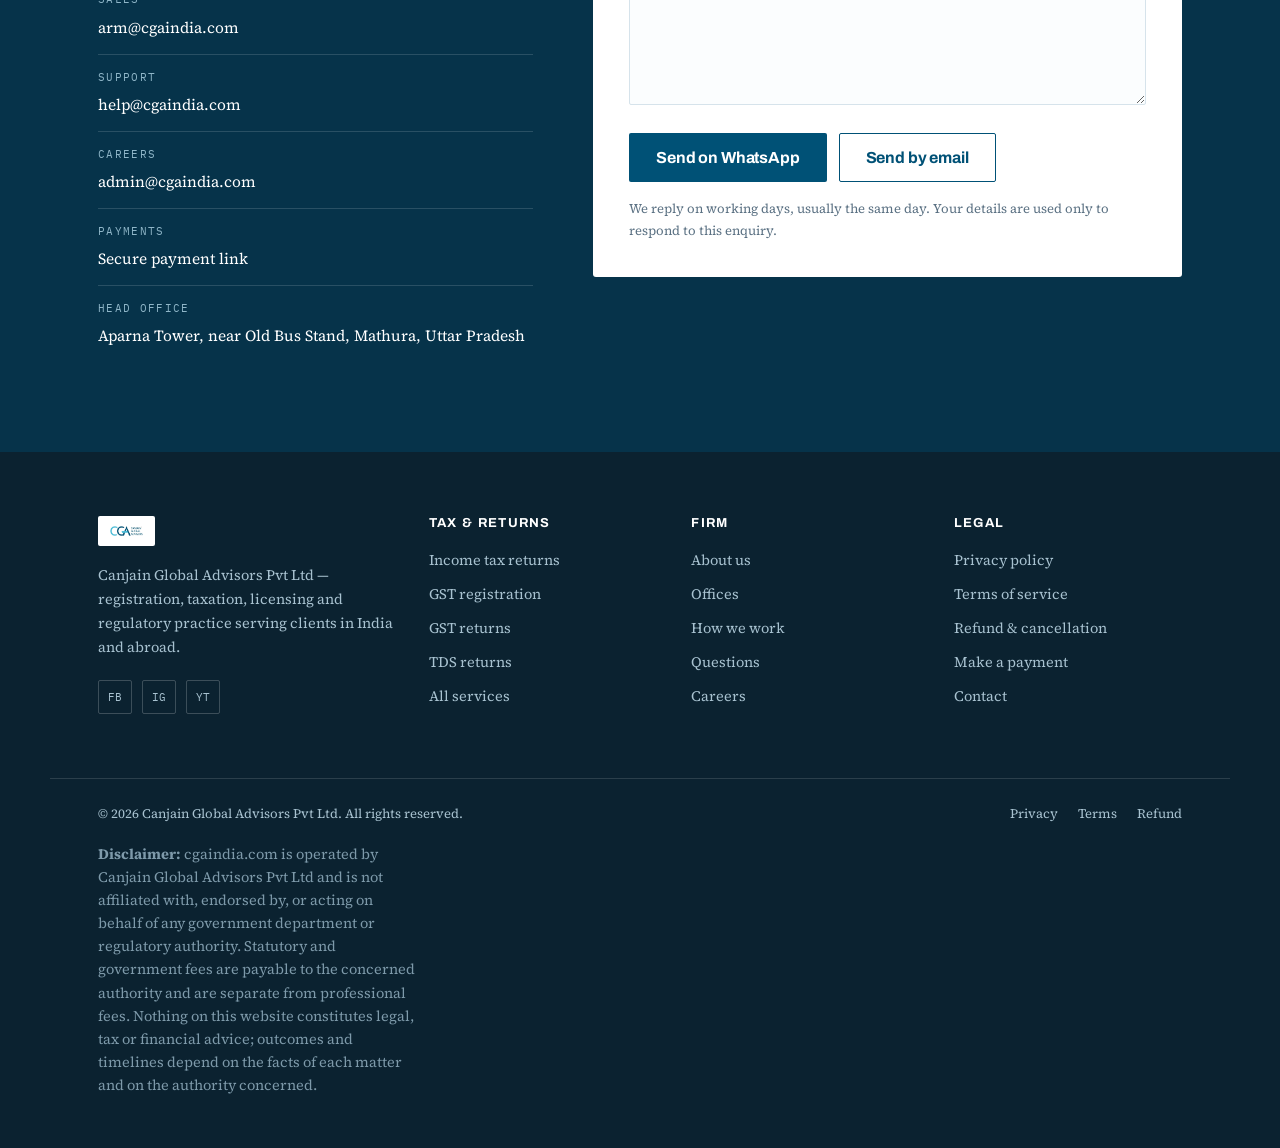
==== commit 9e3fccd5: "Add files via upload" ====
--- a/index.html
+++ b/index.html
@@ -56,15 +56,41 @@
     <a class="brand" href="index.html" aria-label="Canjain Global Advisors — home">
       <img src="assets/cga-logo.jpeg" alt="Canjain Global Advisors">
     </a>
-    <nav class="primary">
-      <a href="services.html">Services</a>
-      <a href="#practices">Practices</a>
-      <a href="#filings">Filings</a>
-      <a href="#process">How we work</a>
-      <a href="#firm">Firm</a>
-      <a href="#offices">Offices</a>
-      <a href="#team">Team</a>
-      <a class="btn btn-solid" href="#enquire">Get a quote</a>
+
+    <button class="burger" type="button" data-burger aria-label="Menu" aria-expanded="false" aria-controls="primaryNav">
+      <span></span><span></span><span></span>
+    </button>
+
+    <nav class="primary" id="primaryNav">
+      <div class="drop" data-drop>
+        <button class="drop-btn" type="button" data-drop-btn aria-expanded="false">Services <span class="caret" aria-hidden="true"></span></button>
+        <div class="drop-panel" data-drop-panel>
+          <div class="dp-col">
+            <p class="dp-head">Tax &amp; returns</p>
+            <a href="itr-filing.html">Income tax returns</a>
+            <a href="tds-returns.html">TDS computation &amp; returns</a>
+            <a href="gst-registration.html">GST registration</a>
+            <a href="gst-return-filing.html">GST return filing</a>
+          </div>
+          <div class="dp-col">
+            <p class="dp-head">Specialist</p>
+            <a href="crypto-tax.html">Crypto &amp; VDA taxation</a>
+            <a href="foreign-income.html">Foreign income &amp; NRI</a>
+            <a href="international-tax.html">International taxation</a>
+            <a href="ecommerce-sellers.html">E-commerce sellers</a>
+          </div>
+          <div class="dp-col dp-cta">
+            <p class="dp-head">Not listed?</p>
+            <p class="dp-note">Registrations, trademark, licences, ROC and environment work are handled too — the full register is on one page.</p>
+            <a class="dp-all" href="services.html">See all services →</a>
+          </div>
+        </div>
+      </div>
+      <a href="index.html#practices">Practices</a>
+      <a href="index.html#process">How we work</a>
+      <a href="index.html#team">Team</a>
+      <a href="index.html#offices">Offices</a>
+      <a class="btn btn-gold" href="index.html#enquire">Get a quote</a>
     </nav>
   </div>
 </header>
@@ -72,46 +98,46 @@
 <main id="main">
 
   <!-- ============ HERO ============ -->
-  <div class="hero">
-    <div class="wrap">
-      <div class="hero-copy">
-        <p class="eyebrow">Advocate-led · CA · CS · CMA</p>
-        <h1>Every registration, return and licence your business owes — <em>filed on time.</em></h1>
-        <p class="lede">A single professional desk for Indian statutory work. Tell us the problem in your own words; working out which form it actually is, and which authority it goes to, is our job.</p>
-        <div class="hero-actions">
-          <a class="btn btn-solid btn-lg" href="#enquire">Tell us the situation</a>
-          <a class="btn btn-line btn-lg" href="tel:+919899900300">Call +91 98999 00300</a>
-        </div>
-        <div class="credentials">
-          <span>Advocate-led practice</span>
-          <span>5 offices · UP, Delhi, Haryana</span>
-          <span>Indian &amp; overseas clients</span>
-        </div>
-      </div>
-
-      <!-- Rotating view of the practice -->
-      <div class="cycle" id="heroCycle" aria-label="Inside Canjain Global Advisors">
-        <figure class="cycle-frame">
-          <img class="is-on" src="assets/neeraj-office.jpg" alt="Neeraj Jain, Founder and CEO" width="1200" height="800">
-          <img src="assets/office-01.jpg" alt="Filing desks at the Canjain Global Advisors office" width="1200" height="800">
-          <img src="assets/neeraj-desk.jpg" alt="Neeraj Jain at his desk" width="1000" height="666">
-          <img src="assets/office-02.jpg" alt="Client meeting desk at the office" width="1200" height="800">
-          <figcaption class="cycle-cap">
-            <span class="is-on">Neeraj Jain — Founder &amp; CEO</span>
-            <span>The filing floor — GST, TDS and ROC</span>
-            <span>Where the work actually gets done</span>
-            <span>Where clients sit down with their manager</span>
-          </figcaption>
-        </figure>
-        <div class="cycle-dots" role="tablist" aria-label="Choose a photo">
-          <button type="button" class="is-on" aria-label="Photo 1"></button>
-          <button type="button" aria-label="Photo 2"></button>
-          <button type="button" aria-label="Photo 3"></button>
-          <button type="button" aria-label="Photo 4"></button>
-        </div>
-      </div>
-    </div>
-  </div>
+  <section class="hero" data-cycle>
+    <div class="hero-bg" aria-hidden="true">
+      <img data-shot class="is-on" src="assets/office-01.jpg" alt="" width="1200" height="800" fetchpriority="high">
+      <img data-shot src="assets/neeraj-office.jpg" alt="" width="1200" height="800" loading="lazy">
+      <img data-shot src="assets/office-02.jpg" alt="" width="1200" height="800" loading="lazy">
+      <img data-shot src="assets/neeraj-desk.jpg" alt="" width="1000" height="666" loading="lazy">
+    </div>
+
+    <div class="wrap hero-inner">
+      <p class="eyebrow">Advocate-led · CA · CS · CMA</p>
+      <h1>Every registration, return and licence your business owes — <em>filed on time.</em></h1>
+      <p class="lede">A single professional desk for Indian statutory work. Tell us the problem in your own words; working out which form it actually is, and which authority it goes to, is our job.</p>
+      <div class="hero-actions">
+        <a class="btn btn-gold btn-lg" href="#enquire">Tell us the situation</a>
+        <a class="btn btn-ghost btn-lg" href="tel:+919899900300">Call +91 98999 00300</a>
+      </div>
+      <div class="credentials">
+        <span>Advocate-led practice</span>
+        <span>5 offices · UP, Delhi, Haryana</span>
+        <span>Indian &amp; overseas clients</span>
+      </div>
+    </div>
+
+    <div class="hero-foot">
+      <div class="wrap">
+        <p class="hero-cap">
+          <span data-cap class="is-on">The filing floor — GST, TDS and ROC work runs from these desks</span>
+          <span data-cap>Neeraj Jain, Founder &amp; CEO</span>
+          <span data-cap>Where clients sit down with the manager holding their file</span>
+          <span data-cap>Inside the office, on an ordinary working day</span>
+        </p>
+        <div class="hero-dots" role="tablist" aria-label="Choose a photo">
+          <button type="button" data-dot class="is-on" role="tab" aria-selected="true" aria-label="Photo 1"></button>
+          <button type="button" data-dot role="tab" aria-selected="false" aria-label="Photo 2"></button>
+          <button type="button" data-dot role="tab" aria-selected="false" aria-label="Photo 3"></button>
+          <button type="button" data-dot role="tab" aria-selected="false" aria-label="Photo 4"></button>
+        </div>
+      </div>
+    </div>
+  </section>
 
   <!-- ============ DUE-DATE STRIP ============ -->
   <section class="datestrip" aria-label="Recurring statutory due dates">
@@ -799,85 +825,6 @@
 (function () {
   'use strict';
 
-  document.getElementById('yr').textContent = new Date().getFullYear();
-
-  /* ---- Filing rail: show which due date is next ---- */
-  var today = new Date();
-  var d = today.getDate();
-  var items = Array.prototype.slice.call(document.querySelectorAll('#railList li'));
-  var nextItem = null;
-
-  items.forEach(function (li) {
-    var day = parseInt(li.getAttribute('data-day'), 10);
-    var label = li.querySelector('[data-when]');
-    var diff = day - d;
-    if (diff > 0) {
-      label.textContent = diff === 1 ? 'Tomorrow' : 'In ' + diff + ' days';
-      if (!nextItem) nextItem = li;
-    } else if (diff === 0) {
-      label.textContent = 'Due today';
-      if (!nextItem) nextItem = li;
-    } else {
-      label.textContent = 'Next month';
-    }
-  });
-
-  if (!nextItem && items.length) {
-    nextItem = items[0];
-  }
-  if (nextItem) nextItem.classList.add('is-next');
-
-  /* ---- Hero photo rotation ---- */
-  (function () {
-    var box = document.getElementById('heroCycle');
-    if (!box) return;
-    var shots = box.querySelectorAll('.cycle-frame > img');
-    var caps  = box.querySelectorAll('.cycle-cap span');
-    var dots  = box.querySelectorAll('.cycle-dots button');
-    if (shots.length < 2) return;
-
-    var at = 0, timer = null;
-    var still = window.matchMedia('(prefers-reduced-motion: reduce)').matches;
-
-    function show(n) {
-      at = (n + shots.length) % shots.length;
-      for (var i = 0; i < shots.length; i++) {
-        shots[i].classList.toggle('is-on', i === at);
-        if (caps[i]) caps[i].classList.toggle('is-on', i === at);
-        if (dots[i]) dots[i].classList.toggle('is-on', i === at);
-      }
-    }
-    function start() { if (!still && !timer) timer = setInterval(function () { show(at + 1); }, 5000); }
-    function stop() { clearInterval(timer); timer = null; }
-
-    for (var i = 0; i < dots.length; i++) {
-      (function (n) {
-        dots[n].addEventListener('click', function () { stop(); show(n); start(); });
-      })(i);
-    }
-    box.addEventListener('mouseenter', stop);
-    box.addEventListener('mouseleave', start);
-    document.addEventListener('visibilitychange', function () {
-      if (document.hidden) { stop(); } else { start(); }
-    });
-    show(0);
-    start();
-  })();
-
-  /* ---- Scroll reveal ---- */
-  var reduce = window.matchMedia('(prefers-reduced-motion: reduce)').matches;
-  var targets = document.querySelectorAll('.reveal');
-  if (reduce || !('IntersectionObserver' in window)) {
-    targets.forEach(function (t) { t.classList.add('in'); });
-  } else {
-    var io = new IntersectionObserver(function (entries) {
-      entries.forEach(function (e) {
-        if (e.isIntersecting) { e.target.classList.add('in'); io.unobserve(e.target); }
-      });
-    }, { rootMargin: '0px 0px -60px 0px', threshold: 0.08 });
-    targets.forEach(function (t) { io.observe(t); });
-  }
-
   /* ---- Enquiry form ---- */
   var form = document.getElementById('enquiryForm');
 
@@ -926,5 +873,6 @@
   });
 })();
 </script>
+<script src="assets/site.js"></script>
 </body>
 </html>
--- a/assets/styles.css
+++ b/assets/styles.css
@@ -121,12 +121,6 @@
 }
 
 /* ---------- Hero ---------- */
-.hero { background: var(--white); border-bottom: 1px solid var(--rule); }
-.hero .wrap { display: grid; grid-template-columns: 1.15fr .85fr; gap: clamp(32px, 5vw, 64px); padding-block: clamp(52px, 7vw, 88px); align-items: start; }
-.hero h1 { font-size: clamp(36px, 5.2vw, 60px); letter-spacing: -.035em; }
-.hero h1 em { font-style: normal; color: var(--petrol); }
-.hero .lede { margin-top: 22px; }
-.hero-actions { display: flex; gap: 12px; flex-wrap: wrap; margin-top: 30px; }
 .credentials {
   display: flex; gap: 22px; flex-wrap: wrap; margin-top: 32px;
   padding-top: 24px; border-top: 1px solid var(--rule);
@@ -420,39 +414,6 @@
 
 /* ================= HOME REDESIGN ================= */
 
-/* --- Hero with rotating photo --- */
-.hero .wrap { grid-template-columns: 1.05fr .95fr; align-items: center; }
-.hero-copy { max-width: 34ch; }
-.hero-copy .lede { max-width: none; }
-
-.cycle { position: relative; }
-.cycle-frame {
-  position: relative; margin: 0; aspect-ratio: 3 / 2; overflow: hidden;
-  background: var(--cyan-wash); border: 1px solid var(--rule);
-  box-shadow: 18px 18px 0 var(--cyan-wash);
-}
-.cycle-frame > img {
-  position: absolute; inset: 0; width: 100%; height: 100%;
-  object-fit: cover; object-position: 50% 30%;
-  opacity: 0; transition: opacity .9s ease;
-}
-.cycle-frame > img.is-on { opacity: 1; }
-.cycle-cap {
-  position: absolute; left: 0; right: 0; bottom: 0;
-  padding: 30px 20px 14px;
-  background: linear-gradient(to top, rgba(6,51,74,.92), rgba(6,51,74,0));
-  font-family: var(--mono); font-size: 12px; letter-spacing: .04em; color: #EAF6FA;
-  min-height: 54px;
-}
-.cycle-cap span { position: absolute; left: 20px; right: 20px; bottom: 14px; opacity: 0; transition: opacity .5s ease; }
-.cycle-cap span.is-on { opacity: 1; }
-.cycle-dots { display: flex; gap: 8px; margin-top: 16px; }
-.cycle-dots button {
-  width: 34px; height: 4px; border: 0; padding: 0; cursor: pointer;
-  background: var(--rule); transition: background .3s ease;
-}
-.cycle-dots button.is-on { background: var(--petrol); }
-
 /* --- Due-date strip --- */
 .datestrip { background: var(--petrol-deep); color: #DCEEF5; padding-block: clamp(30px, 4vw, 44px); }
 .datestrip .eyebrow { color: var(--gold); }
@@ -509,10 +470,139 @@
 @media (max-width: 900px) {
   .hero .wrap { grid-template-columns: 1fr; }
   .hero-copy { max-width: none; }
-  .cycle-frame { box-shadow: 10px 10px 0 var(--cyan-wash); }
   .founder .wrap { grid-template-columns: 1fr; }
   .fd-photo { max-width: 340px; }
 }
 @media (prefers-reduced-motion: reduce) {
-  .cycle-frame > img, .cycle-cap span { transition: none; }
-}
+  .hero-bg img { transition: none; }
+}
+
+/* ================= HEADER v2 ================= */
+.masthead {
+  position: sticky; top: 0; z-index: 60;
+  background: rgba(255,255,255,.94);
+  backdrop-filter: saturate(160%) blur(10px);
+  border-bottom: 1px solid var(--rule);
+  transition: box-shadow .25s ease, background .25s ease;
+}
+.masthead.is-stuck { box-shadow: 0 10px 30px -18px rgba(11,34,48,.45); background: rgba(255,255,255,.98); }
+.masthead .wrap { min-height: 72px; }
+.brand img { height: 36px; }
+
+.burger { display: none; margin-left: auto; background: none; border: 0; padding: 8px; cursor: pointer; }
+.burger span { display: block; width: 24px; height: 2px; background: var(--ink); margin: 5px 0; transition: transform .25s ease, opacity .25s ease; }
+.burger[aria-expanded="true"] span:nth-child(1) { transform: translateY(7px) rotate(45deg); }
+.burger[aria-expanded="true"] span:nth-child(2) { opacity: 0; }
+.burger[aria-expanded="true"] span:nth-child(3) { transform: translateY(-7px) rotate(-45deg); }
+
+.primary { margin-left: auto; display: flex; align-items: center; gap: 4px; }
+.primary > a {
+  position: relative; padding: 10px 13px; text-decoration: none;
+  font-family: var(--display); font-weight: 600; font-size: 15px; color: var(--ink);
+}
+.primary > a:not(.btn)::after {
+  content: ''; position: absolute; left: 13px; right: 13px; bottom: 4px; height: 2px;
+  background: var(--gold); transform: scaleX(0); transform-origin: left; transition: transform .25s ease;
+}
+.primary > a:not(.btn):hover::after { transform: scaleX(1); }
+
+.btn-gold { background: var(--gold); color: var(--ink); border: 1px solid var(--gold); }
+.btn-gold:hover { background: var(--gold-deep); border-color: var(--gold-deep); color: #fff; }
+.btn-ghost { background: transparent; color: #fff; border: 1px solid rgba(255,255,255,.55); }
+.btn-ghost:hover { background: rgba(255,255,255,.14); border-color: #fff; }
+
+/* --- Services dropdown --- */
+.drop { position: relative; }
+.drop-btn {
+  display: flex; align-items: center; gap: 7px; background: none; border: 0; cursor: pointer;
+  padding: 10px 13px; font-family: var(--display); font-weight: 600; font-size: 15px; color: var(--ink);
+}
+.caret { width: 7px; height: 7px; border-right: 2px solid var(--petrol); border-bottom: 2px solid var(--petrol); transform: rotate(45deg) translateY(-2px); transition: transform .25s ease; }
+.drop.is-open .caret { transform: rotate(-135deg) translateY(-2px); }
+.drop-panel {
+  position: absolute; top: calc(100% + 10px); left: 50%; transform: translateX(-50%) translateY(-8px);
+  width: min(780px, 88vw); display: grid; grid-template-columns: 1fr 1fr 1fr; gap: 26px;
+  background: var(--white); border: 1px solid var(--rule); border-top: 3px solid var(--gold);
+  box-shadow: 0 28px 60px -26px rgba(11,34,48,.5);
+  padding: 24px 26px; opacity: 0; visibility: hidden; transition: opacity .2s ease, transform .2s ease;
+}
+.drop.is-open .drop-panel { opacity: 1; visibility: visible; transform: translateX(-50%) translateY(0); }
+.dp-head { font-family: var(--mono); font-size: 10.5px; letter-spacing: .14em; text-transform: uppercase; color: var(--muted); margin: 0 0 12px; padding-bottom: 9px; border-bottom: 1px solid var(--rule); }
+.dp-col a { display: block; padding: 7px 0; font-family: var(--display); font-weight: 600; font-size: 14.5px; text-decoration: none; color: var(--ink); }
+.dp-col a:hover { color: var(--petrol); }
+.dp-cta { background: var(--cyan-wash); margin: -24px -26px -24px 0; padding: 24px 22px; }
+.dp-note { font-size: 14px; color: var(--muted); margin: 0 0 14px; }
+.dp-all { font-family: var(--display); font-weight: 700; font-size: 15px; text-decoration: none; }
+
+/* ================= HERO v2 — full-bleed rotating background ================= */
+.hero {
+  position: relative; isolation: isolate; overflow: hidden;
+  min-height: clamp(520px, 78vh, 760px);
+  display: flex; flex-direction: column; justify-content: center;
+  background: var(--petrol-deep);
+}
+.hero-bg { position: absolute; inset: 0; z-index: -2; }
+.hero-bg img {
+  position: absolute; inset: 0; width: 100%; height: 100%;
+  object-fit: cover; object-position: 50% 42%;
+  opacity: 0; transform: scale(1.04);
+  transition: opacity 1.4s ease, transform 8s linear;
+}
+.hero-bg img.is-on { opacity: 1; transform: scale(1); }
+.hero::before {
+  content: ''; position: absolute; inset: 0; z-index: -1;
+  background:
+    linear-gradient(100deg, rgba(6,51,74,.94) 0%, rgba(6,51,74,.86) 42%, rgba(6,51,74,.42) 72%, rgba(6,51,74,.30) 100%),
+    linear-gradient(to top, rgba(6,51,74,.75), rgba(6,51,74,0) 45%);
+}
+.hero-inner { padding-block: clamp(56px, 8vw, 104px); max-width: var(--wrap); }
+.hero .eyebrow { color: var(--gold); }
+.hero h1 {
+  color: #fff; max-width: 19ch;
+  font-size: clamp(34px, 5.4vw, 62px); line-height: 1.05; letter-spacing: -.035em; margin-top: 16px;
+}
+.hero h1 em { font-style: normal; color: var(--cyan); }
+.hero .lede { color: #CFE4EE; max-width: 54ch; margin-top: 22px; font-size: clamp(16px, 1.6vw, 19px); }
+.hero-actions { display: flex; gap: 12px; flex-wrap: wrap; margin-top: 32px; }
+.hero .credentials { margin-top: 34px; border-top: 1px solid rgba(255,255,255,.22); padding-top: 18px; }
+.hero .credentials span { color: #A9CCDC; border: 0; }
+
+.hero-foot { border-top: 1px solid rgba(255,255,255,.16); background: rgba(6,51,74,.55); }
+.hero-foot .wrap { display: flex; align-items: center; gap: 20px; padding-block: 14px; }
+.hero-cap { position: relative; flex: 1; min-height: 18px; margin: 0; font-family: var(--mono); font-size: 11.5px; letter-spacing: .04em; color: #A9CCDC; }
+.hero-cap span { position: absolute; inset: 0; opacity: 0; transition: opacity .6s ease; }
+.hero-cap span.is-on { opacity: 1; }
+.hero-dots { display: flex; gap: 8px; }
+.hero-dots button { width: 30px; height: 3px; border: 0; padding: 0; cursor: pointer; background: rgba(255,255,255,.3); transition: background .3s ease; }
+.hero-dots button.is-on { background: var(--gold); }
+
+@media (max-width: 980px) {
+  .burger { display: block; }
+  .primary {
+    display: none; position: absolute; left: 0; right: 0; top: 100%;
+    flex-direction: column; align-items: stretch; gap: 0;
+    background: var(--white); border-bottom: 1px solid var(--rule);
+    padding: 10px var(--gutter) 20px; box-shadow: 0 24px 40px -28px rgba(11,34,48,.5);
+  }
+  .primary.is-open { display: flex; }
+  .primary > a, .drop-btn { padding: 13px 0; border-bottom: 1px solid var(--rule); width: 100%; justify-content: space-between; }
+  .primary > a.btn { margin-top: 14px; justify-content: center; border-bottom: 0; }
+  .drop-panel {
+    position: static; transform: none; width: auto; grid-template-columns: 1fr; gap: 14px;
+    box-shadow: none; border: 0; border-left: 2px solid var(--gold); padding: 8px 0 8px 16px;
+    opacity: 1; visibility: visible; display: none;
+  }
+  .drop.is-open .drop-panel { display: grid; transform: none; }
+  .dp-cta { margin: 0; padding: 16px; }
+  body.nav-open { overflow: hidden; }
+}
+@media (max-width: 640px) {
+  .hero-foot .wrap { flex-direction: column; align-items: flex-start; gap: 10px; }
+  .hero-cap { position: static; min-height: 0; }
+  .hero-cap span { position: static; display: none; }
+  .hero-cap span.is-on { display: block; opacity: 1; }
+}
+@media (prefers-reduced-motion: reduce) {
+  .hero-bg img { transition: none; transform: none; }
+  .hero-bg img.is-on { transform: none; }
+}
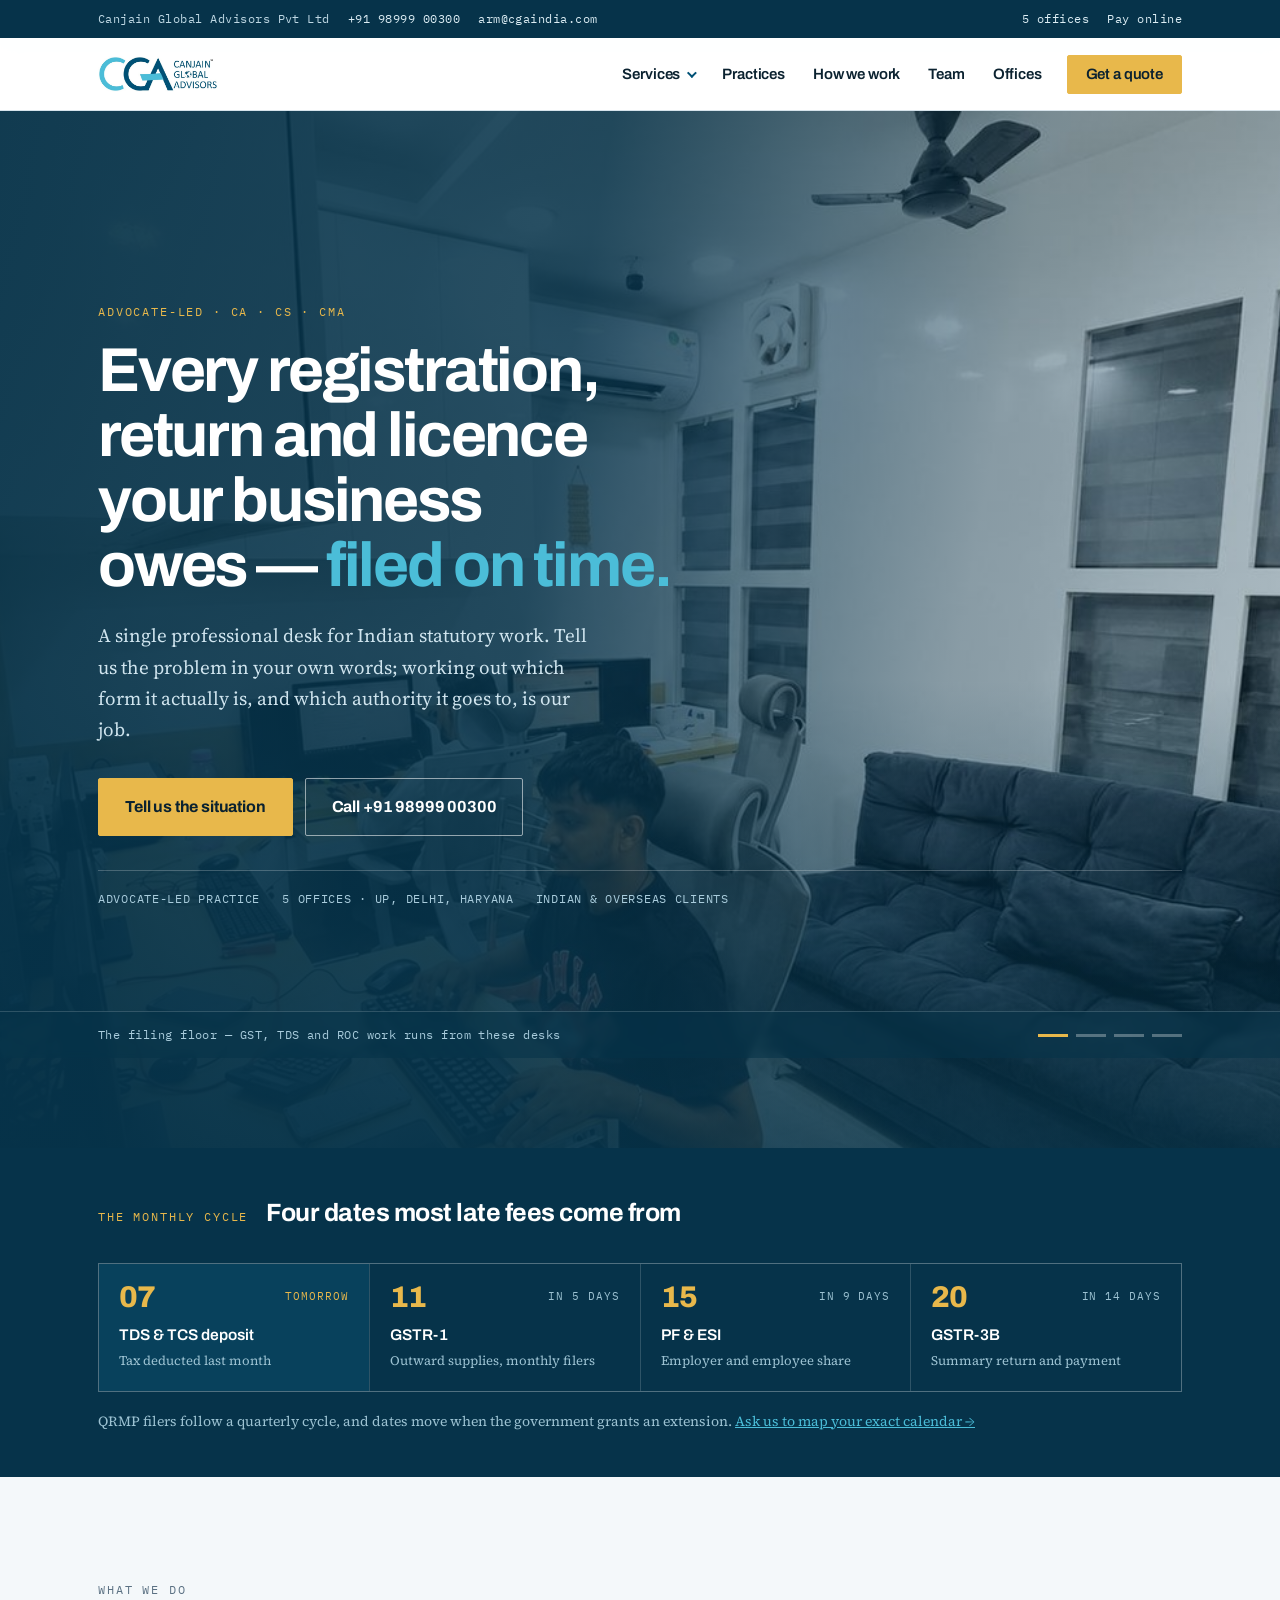
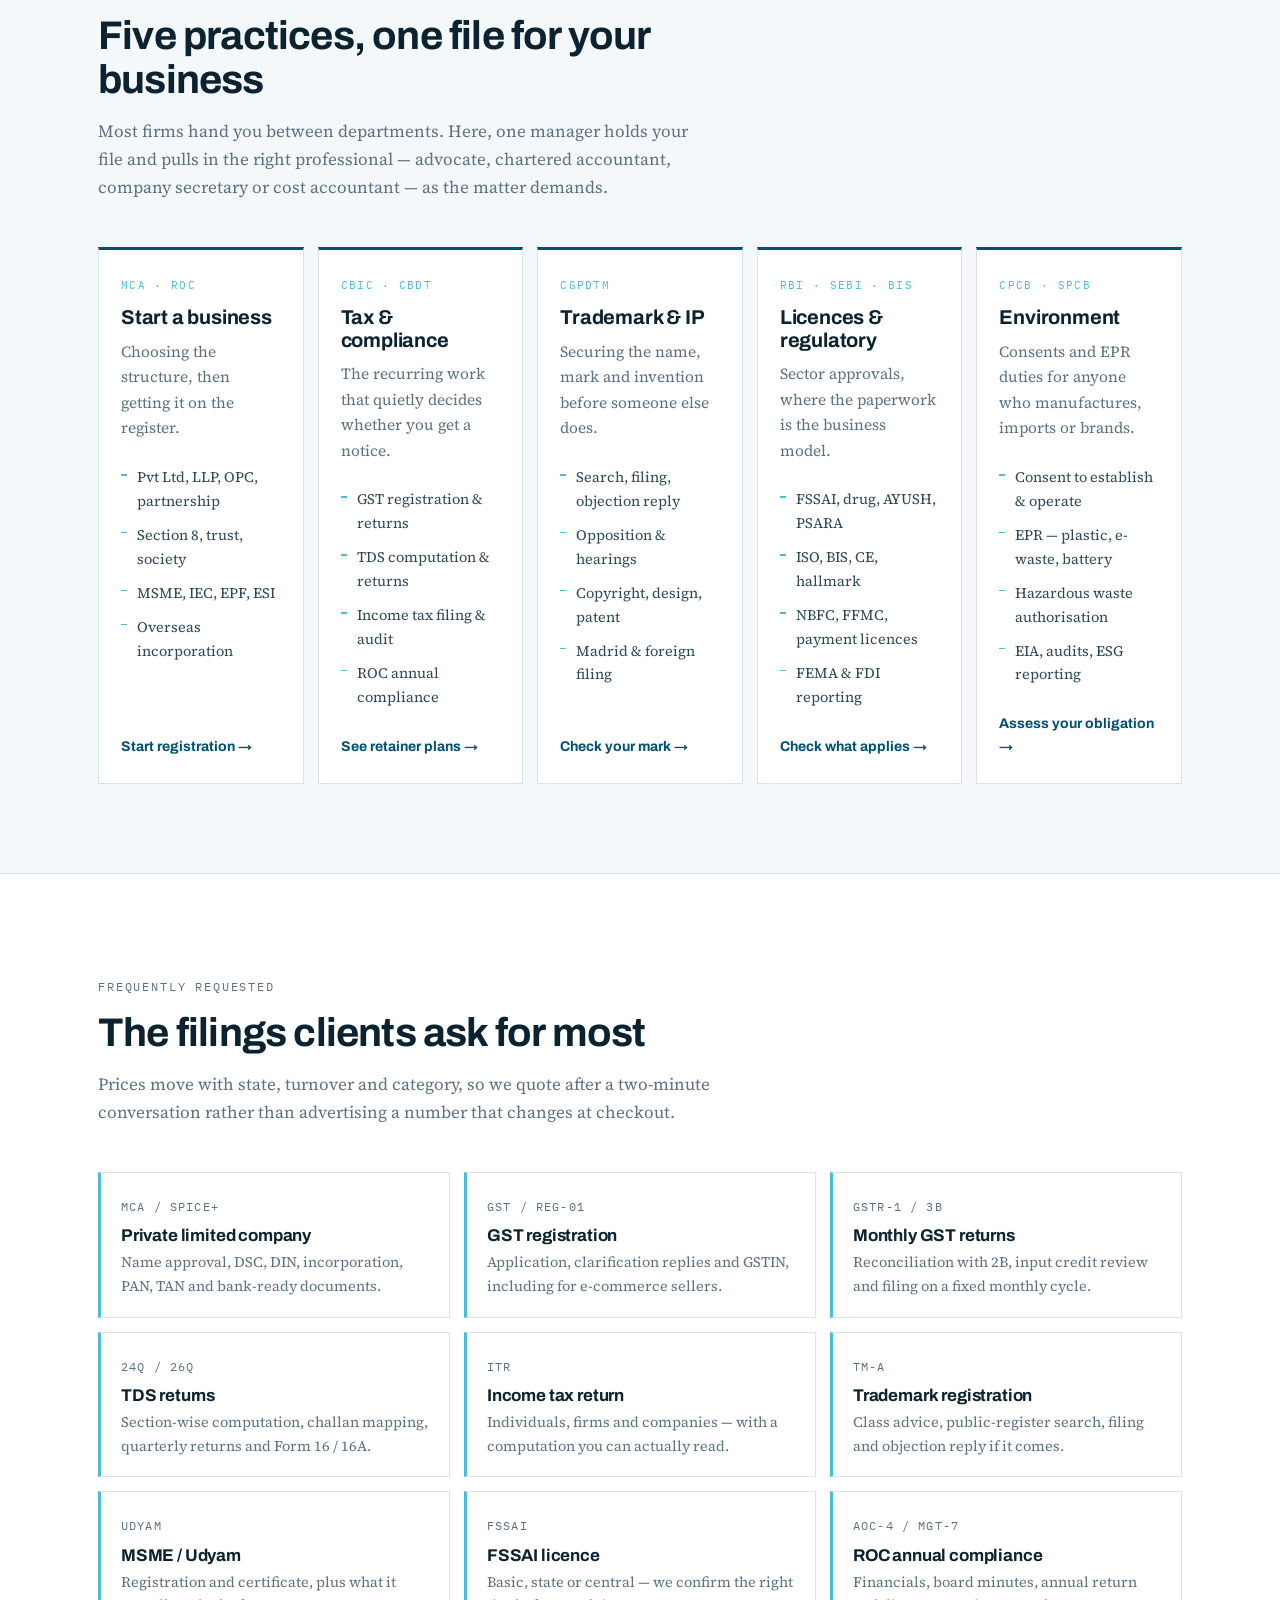
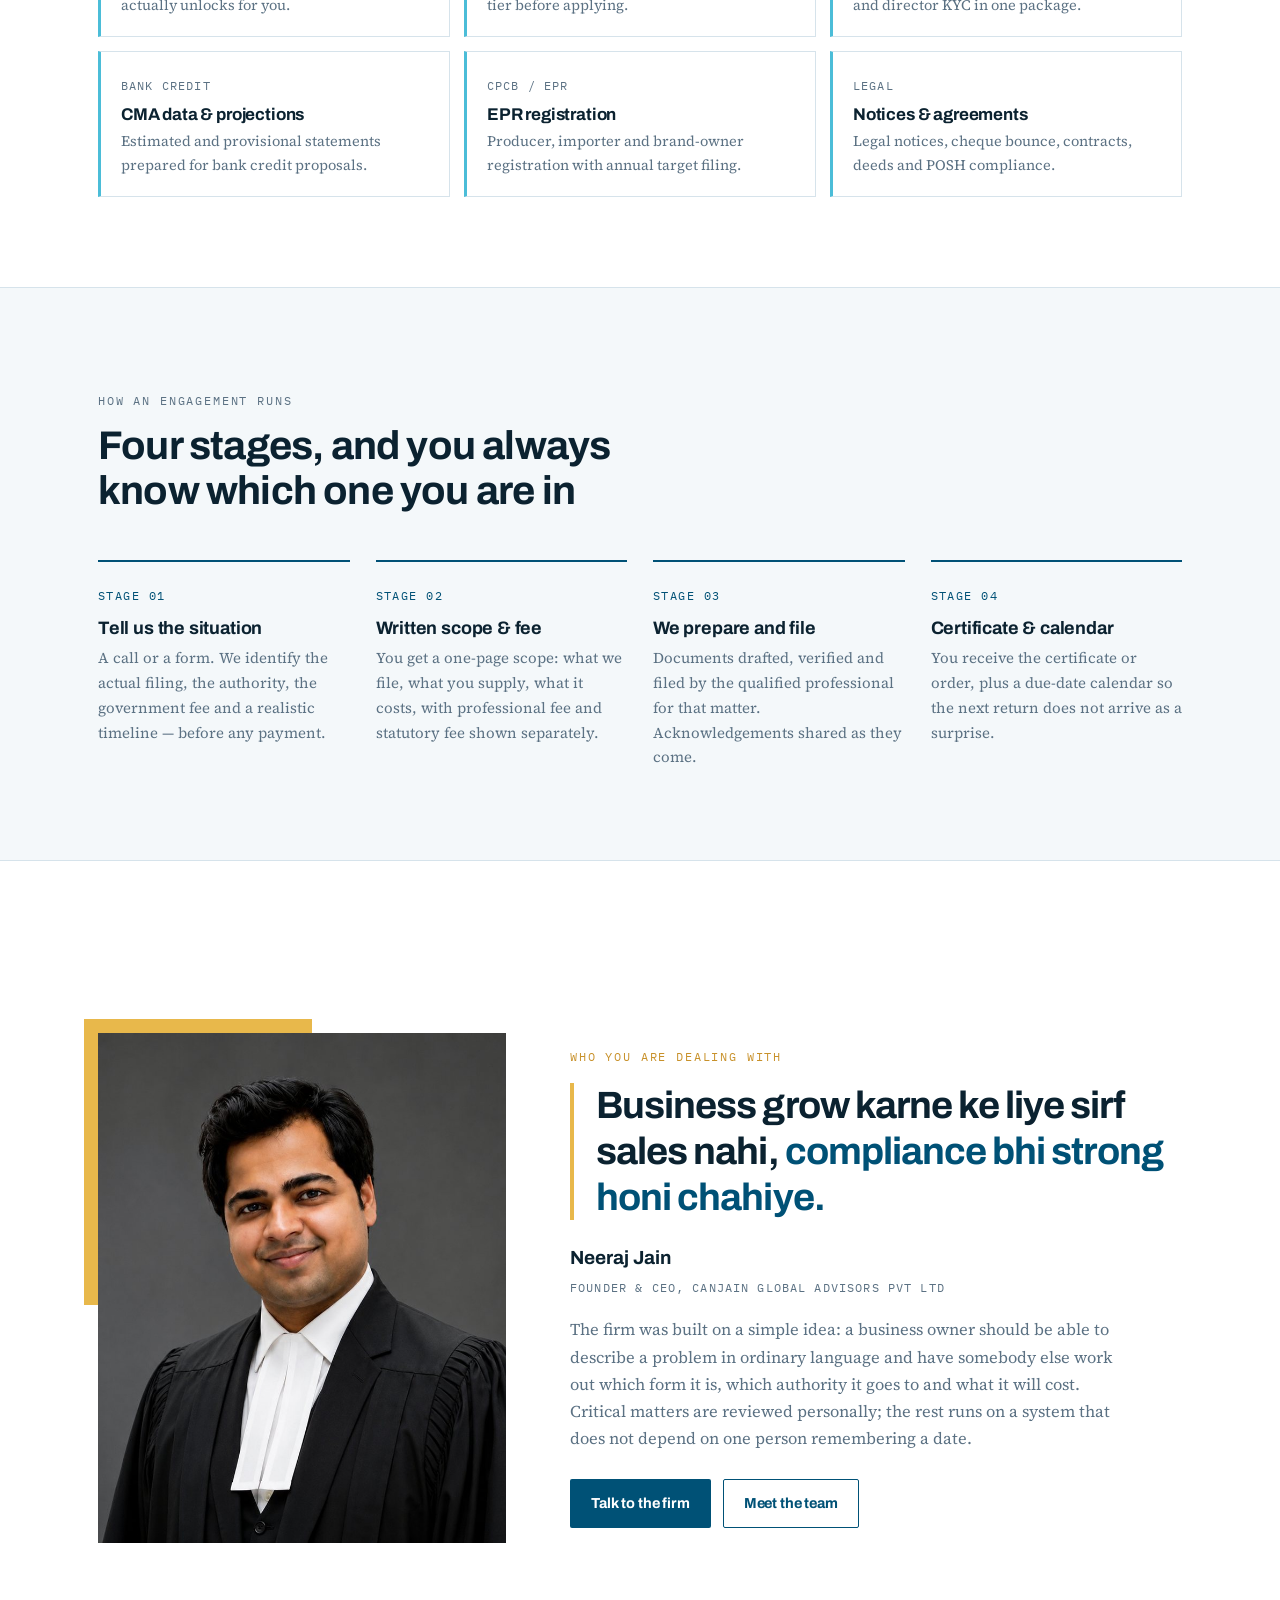
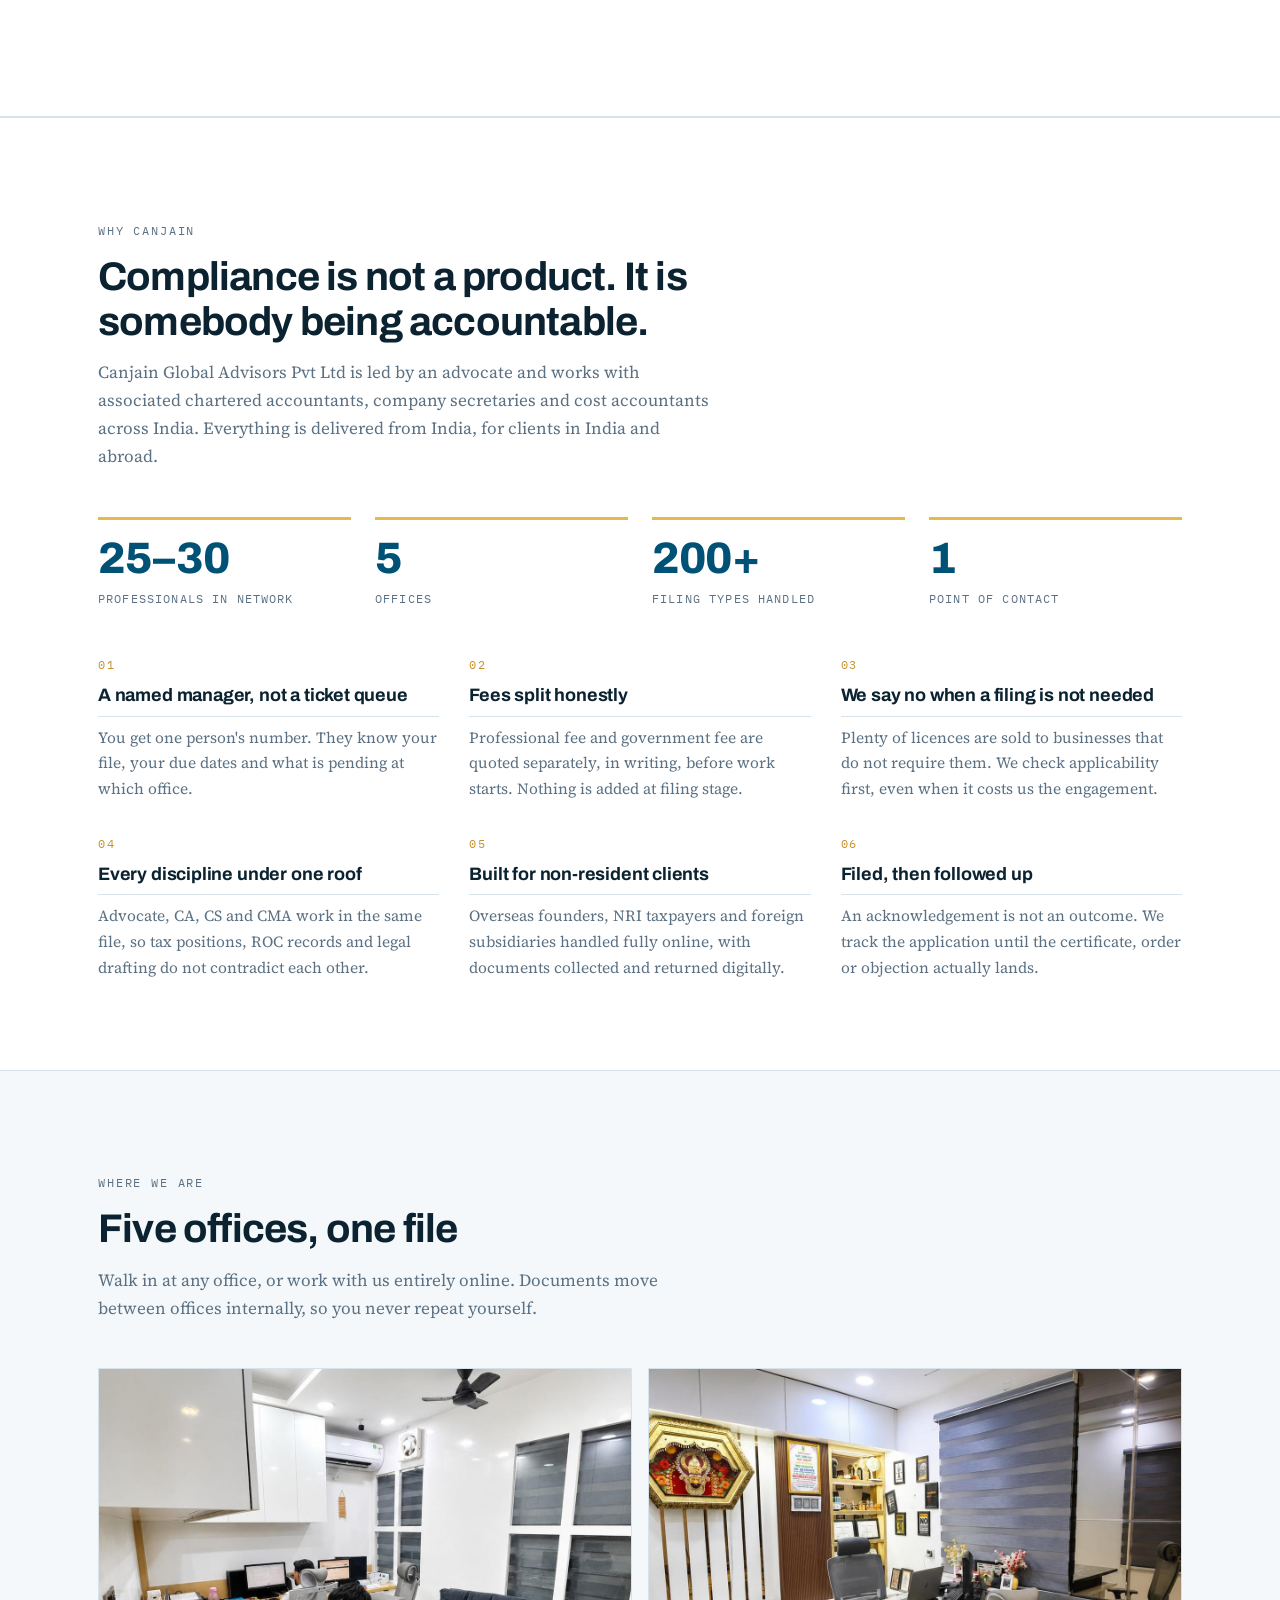
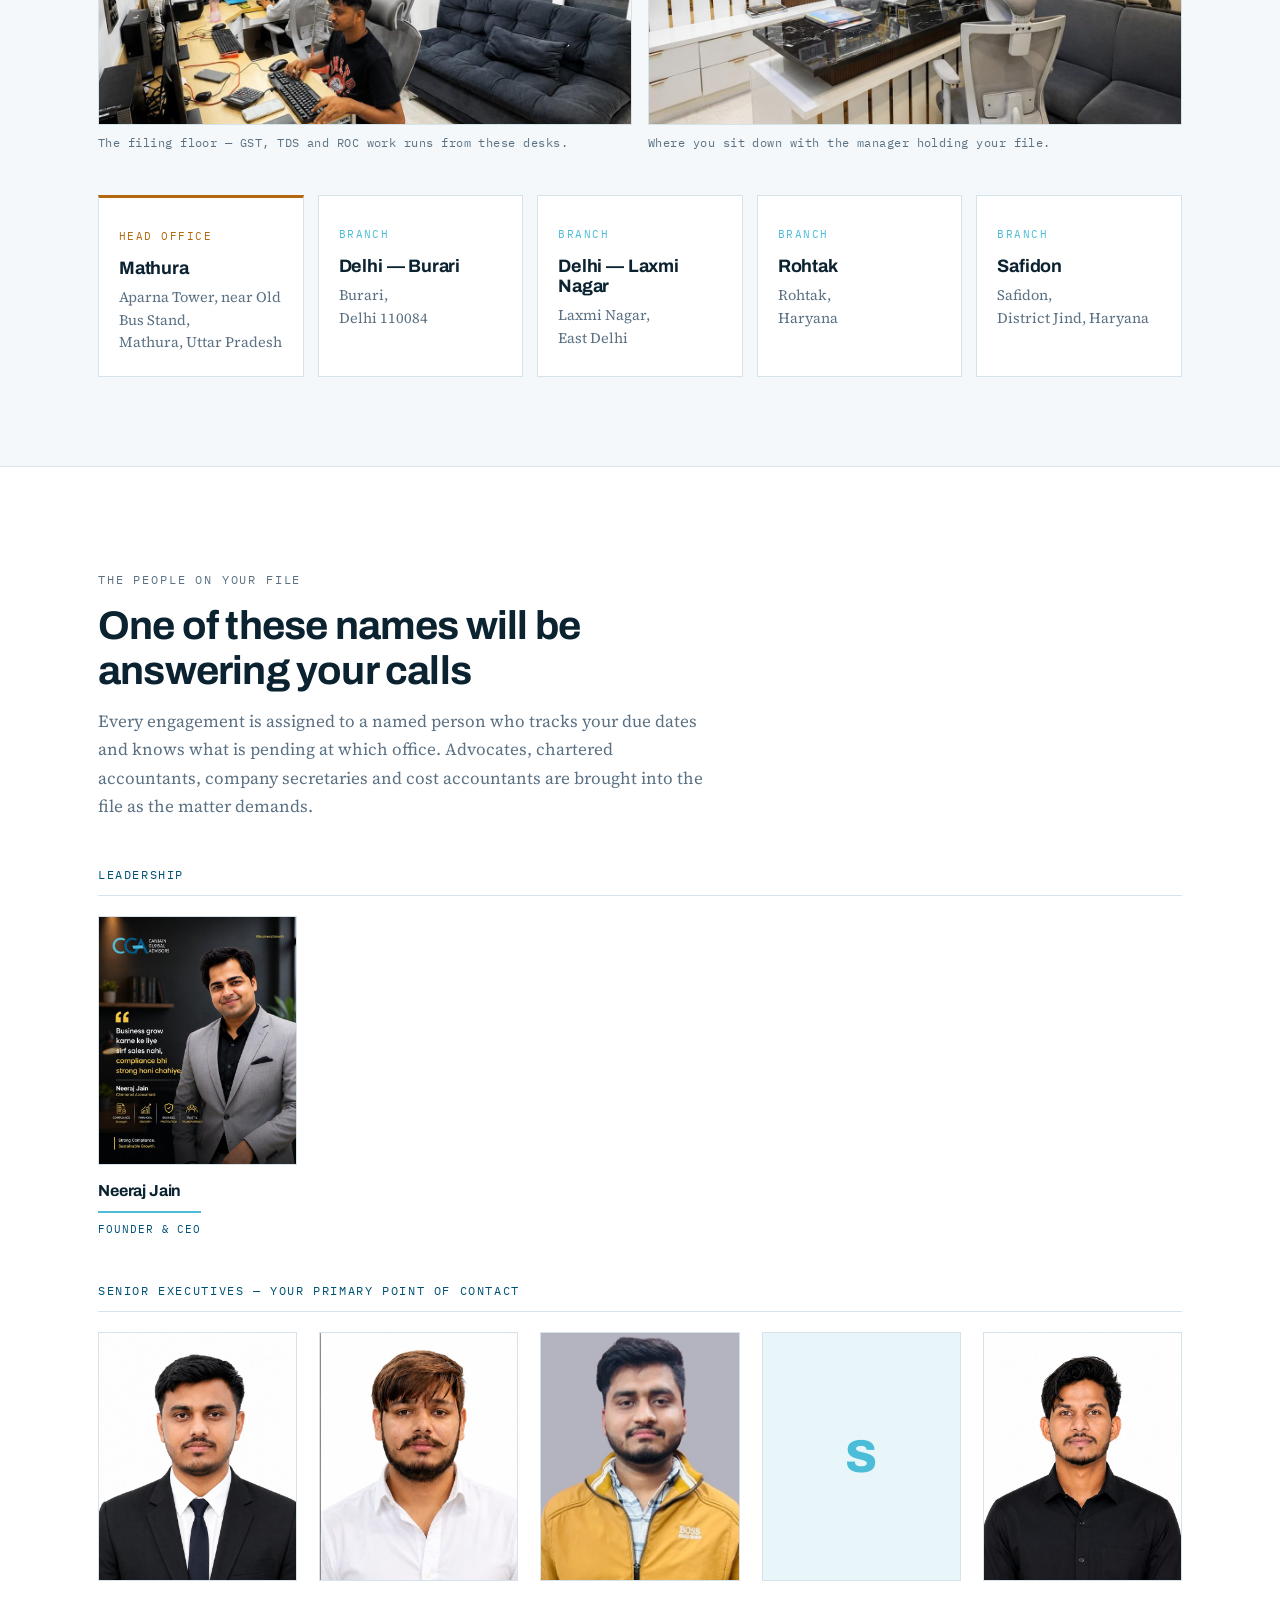
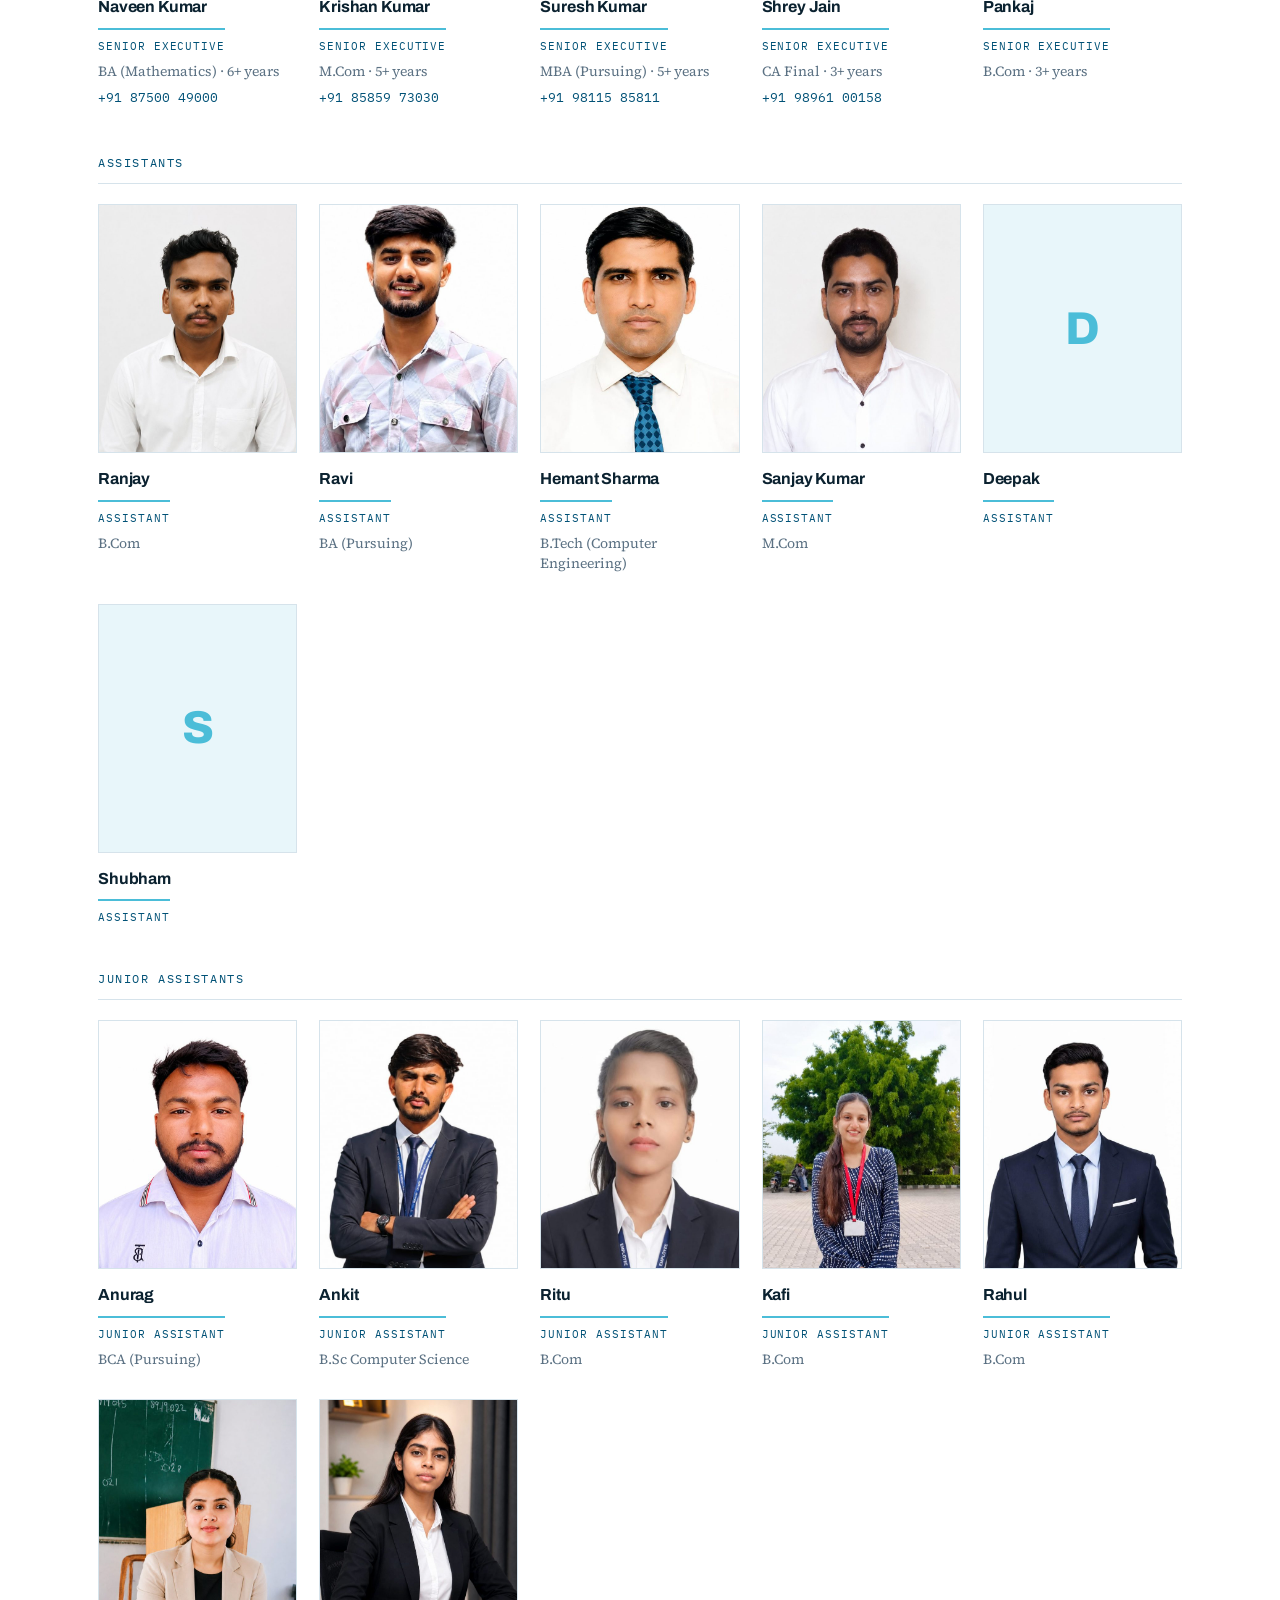
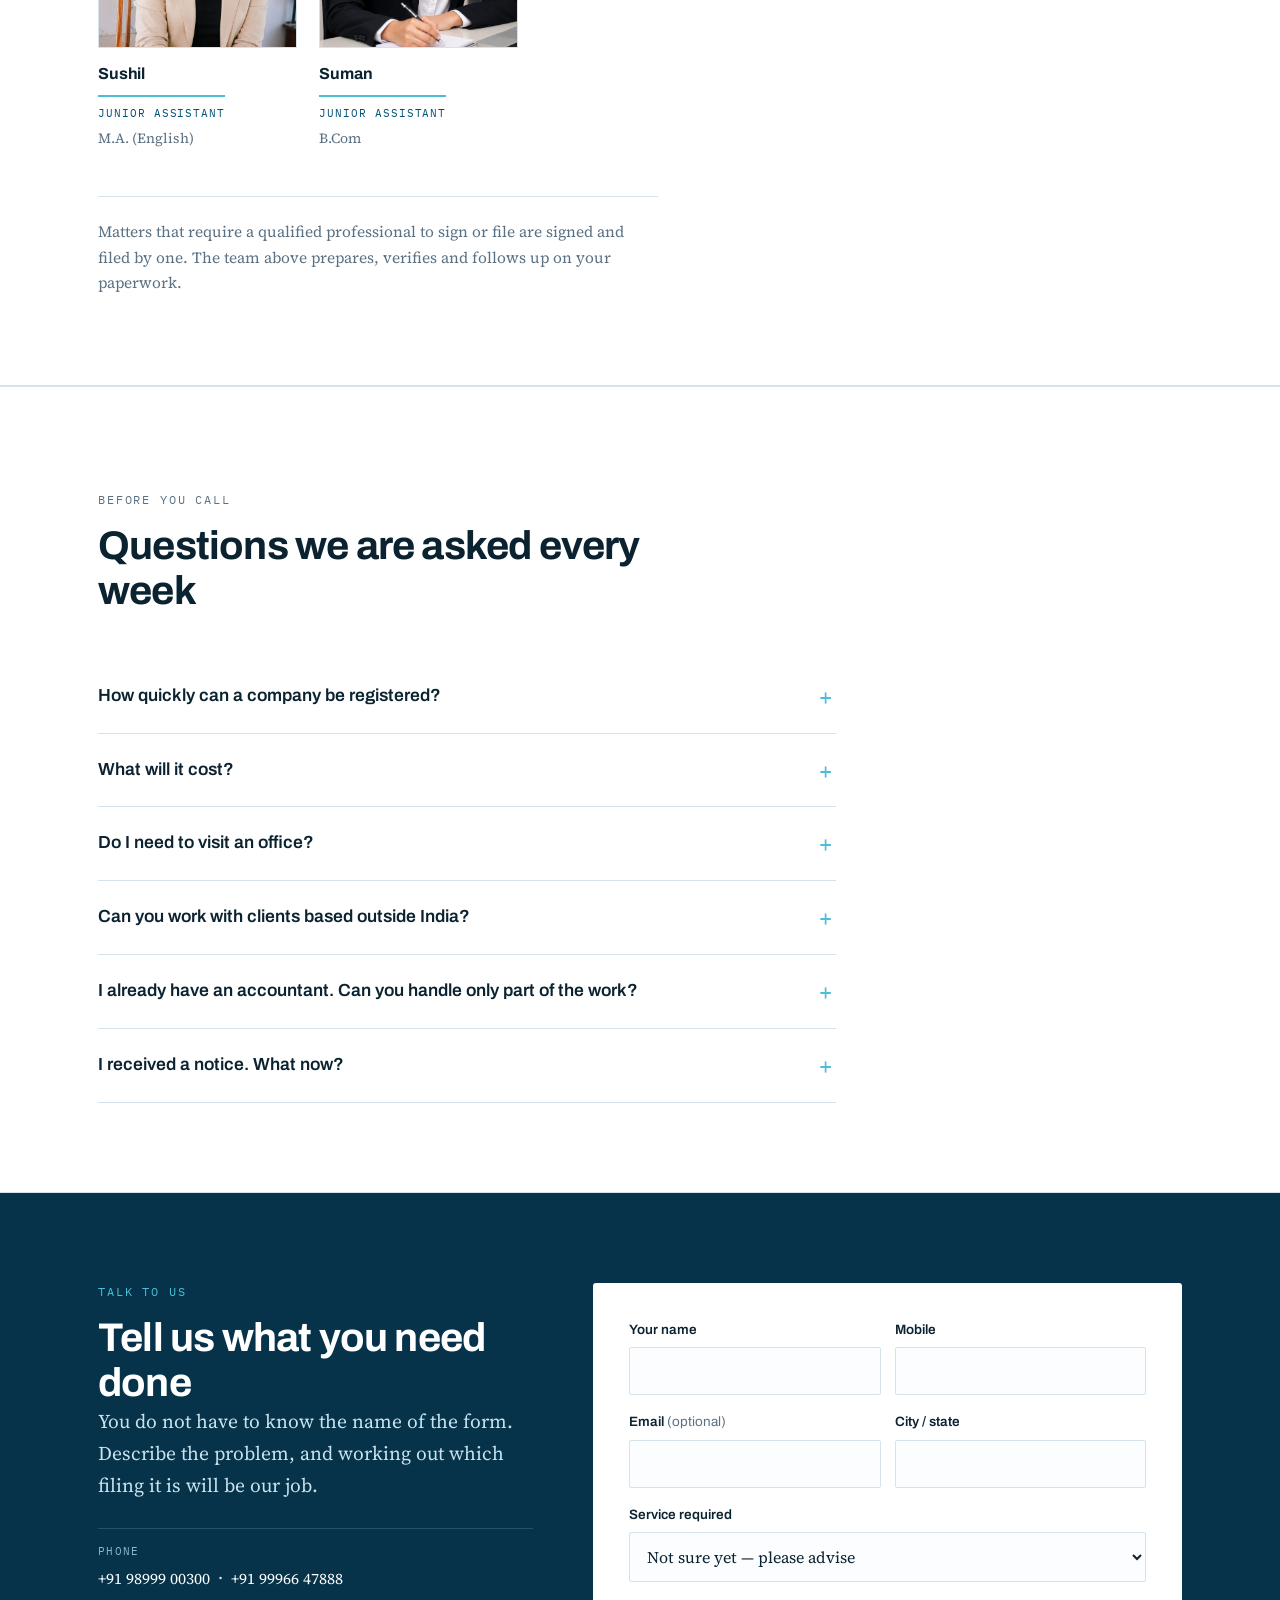
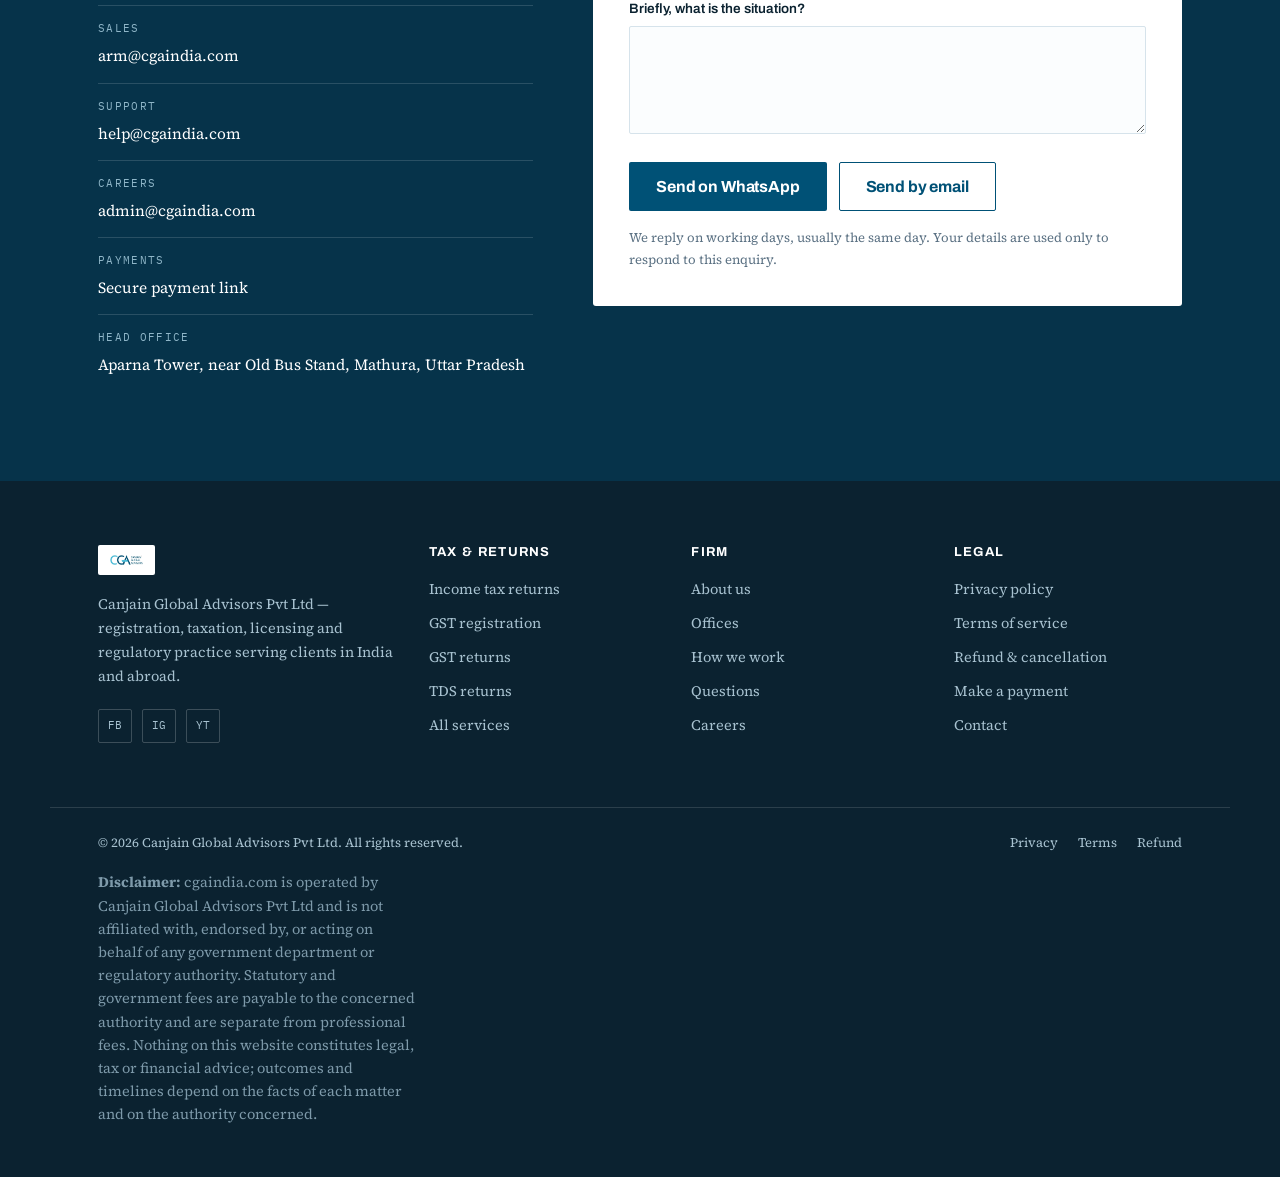
==== commit a18fc4ce: "Add files via upload" ====
--- a/index.html
+++ b/index.html
@@ -63,7 +63,7 @@
 
     <nav class="primary" id="primaryNav">
       <div class="drop" data-drop>
-        <button class="drop-btn" type="button" data-drop-btn aria-expanded="false">Services <span class="caret" aria-hidden="true"></span></button>
+        <button class="drop-btn" type="button" data-drop-btn data-drop-href="services.html" aria-expanded="false">Services <span class="caret" aria-hidden="true"></span></button>
         <div class="drop-panel" data-drop-panel>
           <div class="dp-col">
             <p class="dp-head">Tax &amp; returns</p>
@@ -108,7 +108,7 @@
 
     <div class="wrap hero-inner">
       <p class="eyebrow">Advocate-led · CA · CS · CMA</p>
-      <h1>Every registration, return and licence your business owes — <em>filed on time.</em></h1>
+      <h1>Every registration, return and licence your business owes&nbsp;— <em>filed on time.</em></h1>
       <p class="lede">A single professional desk for Indian statutory work. Tell us the problem in your own words; working out which form it actually is, and which authority it goes to, is our job.</p>
       <div class="hero-actions">
         <a class="btn btn-gold btn-lg" href="#enquire">Tell us the situation</a>
--- a/assets/styles.css
+++ b/assets/styles.css
@@ -86,21 +86,10 @@
 .utility a:hover { color: #fff; text-decoration: underline; }
 .utility .spacer { margin-left: auto; }
 
-header.masthead {
-  position: sticky; top: 0; z-index: 40;
-  background: rgba(255,255,255,.94);
-  backdrop-filter: blur(8px);
-  border-bottom: 1px solid var(--rule);
-}
-.masthead .wrap { display: flex; align-items: center; gap: 20px; min-height: 76px; }
-.brand { display: flex; align-items: center; }
-.brand img { height: 34px; width: auto; }
-nav.primary { margin-left: auto; display: flex; gap: 26px; align-items: center; }
-nav.primary a {
-  font-family: var(--display); font-size: 14.5px; font-weight: 600;
-  color: var(--ink); text-decoration: none; letter-spacing: -.01em;
-}
-nav.primary a:hover { color: var(--petrol); }
+.masthead .wrap { display: flex; align-items: center; gap: 16px; }
+.brand { display: flex; align-items: center; flex: 0 0 auto; }
+.brand img { width: auto; }
+.primary a { text-decoration: none; letter-spacing: -.01em; }
 
 .btn {
   display: inline-flex; align-items: center; justify-content: center; gap: 8px;
@@ -115,9 +104,8 @@
 .btn-lg { padding: 15px 26px; font-size: 16px; }
 
 @media (max-width: 860px) {
-  nav.primary { display: none; }
-  .masthead .wrap { min-height: 64px; }
-  .brand img { height: 27px; }
+  .masthead .wrap { min-height: 62px; }
+  .brand img { height: 28px; }
 }
 
 /* ---------- Hero ---------- */
@@ -555,7 +543,7 @@
     linear-gradient(100deg, rgba(6,51,74,.94) 0%, rgba(6,51,74,.86) 42%, rgba(6,51,74,.42) 72%, rgba(6,51,74,.30) 100%),
     linear-gradient(to top, rgba(6,51,74,.75), rgba(6,51,74,0) 45%);
 }
-.hero-inner { padding-block: clamp(56px, 8vw, 104px); max-width: var(--wrap); }
+.hero-inner { padding-block: clamp(56px, 8vw, 104px); margin-block: auto; }
 .hero .eyebrow { color: var(--gold); }
 .hero h1 {
   color: #fff; max-width: 19ch;
@@ -567,7 +555,7 @@
 .hero .credentials { margin-top: 34px; border-top: 1px solid rgba(255,255,255,.22); padding-top: 18px; }
 .hero .credentials span { color: #A9CCDC; border: 0; }
 
-.hero-foot { border-top: 1px solid rgba(255,255,255,.16); background: rgba(6,51,74,.55); }
+.hero-foot { margin-top: auto; border-top: 1px solid rgba(255,255,255,.16); background: rgba(6,51,74,.55); backdrop-filter: blur(3px); }
 .hero-foot .wrap { display: flex; align-items: center; gap: 20px; padding-block: 14px; }
 .hero-cap { position: relative; flex: 1; min-height: 18px; margin: 0; font-family: var(--mono); font-size: 11.5px; letter-spacing: .04em; color: #A9CCDC; }
 .hero-cap span { position: absolute; inset: 0; opacity: 0; transition: opacity .6s ease; }
@@ -606,3 +594,82 @@
   .hero-bg img { transition: none; transform: none; }
   .hero-bg img.is-on { transform: none; }
 }
+
+/* ================= HEADER / HERO ALIGNMENT FIXES ================= */
+
+/* Header: one consistent row, nothing overflowing.
+   Scoped to desktop so it cannot override the mobile menu block above. */
+.masthead .wrap { min-height: 72px; }
+.drop-btn { font-size: 15px; letter-spacing: -.01em; }
+
+@media (min-width: 981px) {
+  .masthead .wrap { flex-wrap: nowrap; }
+  .primary { margin-left: auto; display: flex; align-items: center; gap: 2px; flex-wrap: nowrap; }
+  .primary > a, .drop-btn { white-space: nowrap; line-height: 1; }
+  .primary > a.btn { margin-left: 10px; padding: 11px 18px; }
+}
+
+/* Below 1120px the full nav stops fitting — hand over to the menu button early */
+@media (max-width: 1120px) and (min-width: 981px) {
+  .primary { gap: 0; }
+  .primary > a, .drop-btn { padding-inline: 9px; font-size: 14.5px; }
+  .primary > a:not(.btn)::after { left: 9px; right: 9px; }
+}
+
+/* Hero text: sits on the left half, never runs under the photo's bright side */
+.hero-inner > * { max-width: 100%; }
+.hero .eyebrow { margin-bottom: 0; }
+.hero h1 { max-width: 17ch; text-wrap: balance; }
+.hero .lede { max-width: 50ch; }
+
+/* Photo focal points, so faces and desks are not cropped out */
+.hero-bg img { object-position: 50% 45%; }
+.hero-bg img[src*="neeraj"] { object-position: 62% 32%; }
+.hero-bg img[src*="office-01"] { object-position: 48% 58%; }
+.hero-bg img[src*="office-02"] { object-position: 42% 55%; }
+
+@media (max-width: 980px) {
+  .hero { min-height: clamp(460px, 82vh, 640px); }
+  .hero h1 { max-width: 20ch; }
+  .hero::before {
+    background:
+      linear-gradient(160deg, rgba(6,51,74,.93) 0%, rgba(6,51,74,.80) 55%, rgba(6,51,74,.62) 100%),
+      linear-gradient(to top, rgba(6,51,74,.80), rgba(6,51,74,0) 50%);
+  }
+}
+@media (max-width: 560px) {
+  .hero h1 { max-width: none; }
+  .hero-actions .btn { flex: 1 1 100%; }
+  .hero .credentials { gap: 10px 18px; font-size: 11px; }
+}
+
+/* Fixed mobile call bar was covering the last rows of content */
+@media (max-width: 720px) {
+  body { padding-bottom: 62px; }
+}
+
+/* Due-date cards: number and status on top, name below — nothing cramped */
+.ds-list { grid-template-columns: repeat(auto-fit, minmax(245px, 1fr)); }
+.ds-list li {
+  display: grid; align-items: start; gap: 4px 12px;
+  grid-template-columns: auto 1fr;
+  grid-template-areas: "day when" "txt txt";
+  padding: 18px 20px 19px;
+}
+.ds-list .rail-day { grid-area: day; font-size: 30px; }
+.ds-list li > span:nth-child(2) { grid-area: txt; margin-top: 6px; }
+.ds-list .rail-when { grid-area: when; justify-self: end; align-self: center; margin-left: 0; white-space: nowrap; }
+.ds-list .rail-name { font-size: 15.5px; }
+.ds-list .rail-sub { font-size: 13px; }
+
+/* Column tops should line up on service pages */
+.svc-main > :first-child, .svc-main .prose > :first-child { margin-top: 0; }
+.checklist li::before { top: 7px; }
+
+/* Mobile hero: keep the whole block on screen above the call bar */
+@media (max-width: 720px) {
+  .hero { min-height: auto; }
+  .hero-inner { padding-block: clamp(40px, 9vw, 64px) clamp(30px, 7vw, 48px); }
+  .hero .credentials { margin-top: 26px; padding-top: 16px; }
+  .hero-foot .wrap { padding-block: 12px; }
+}
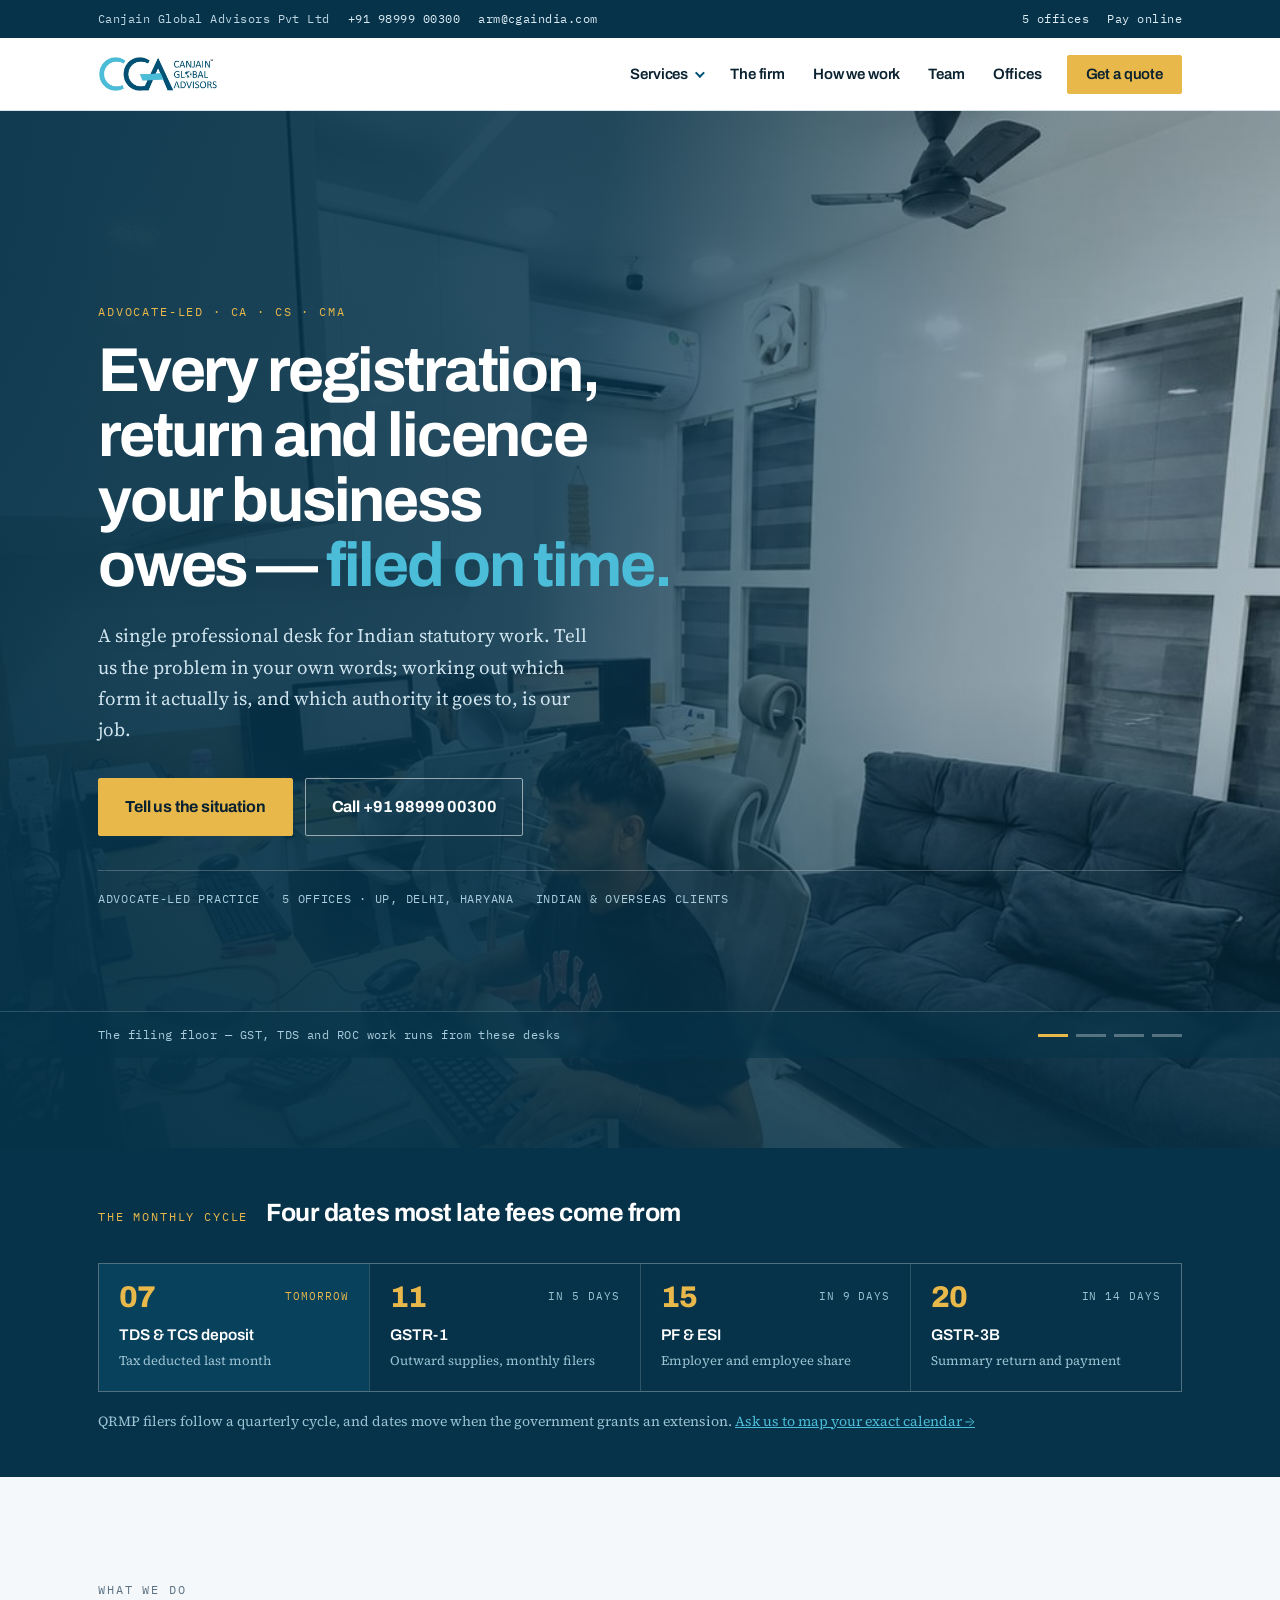
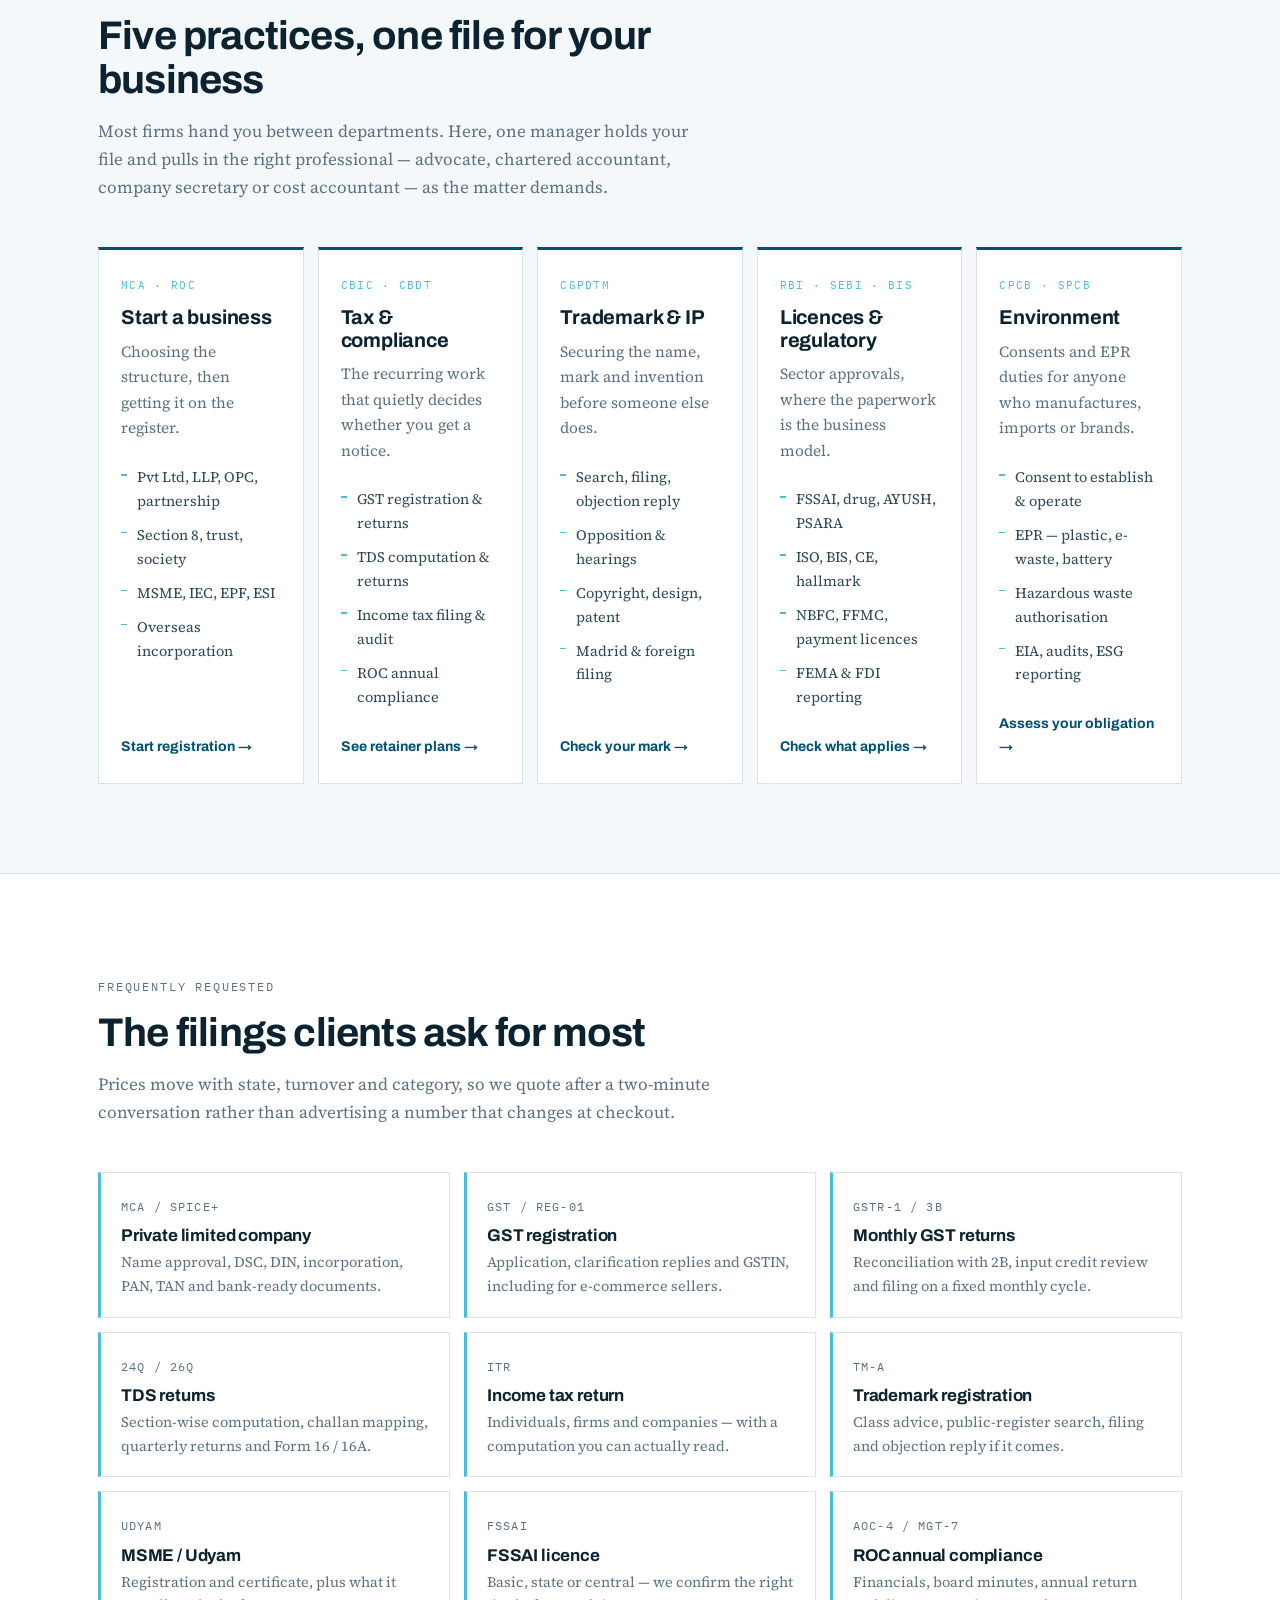
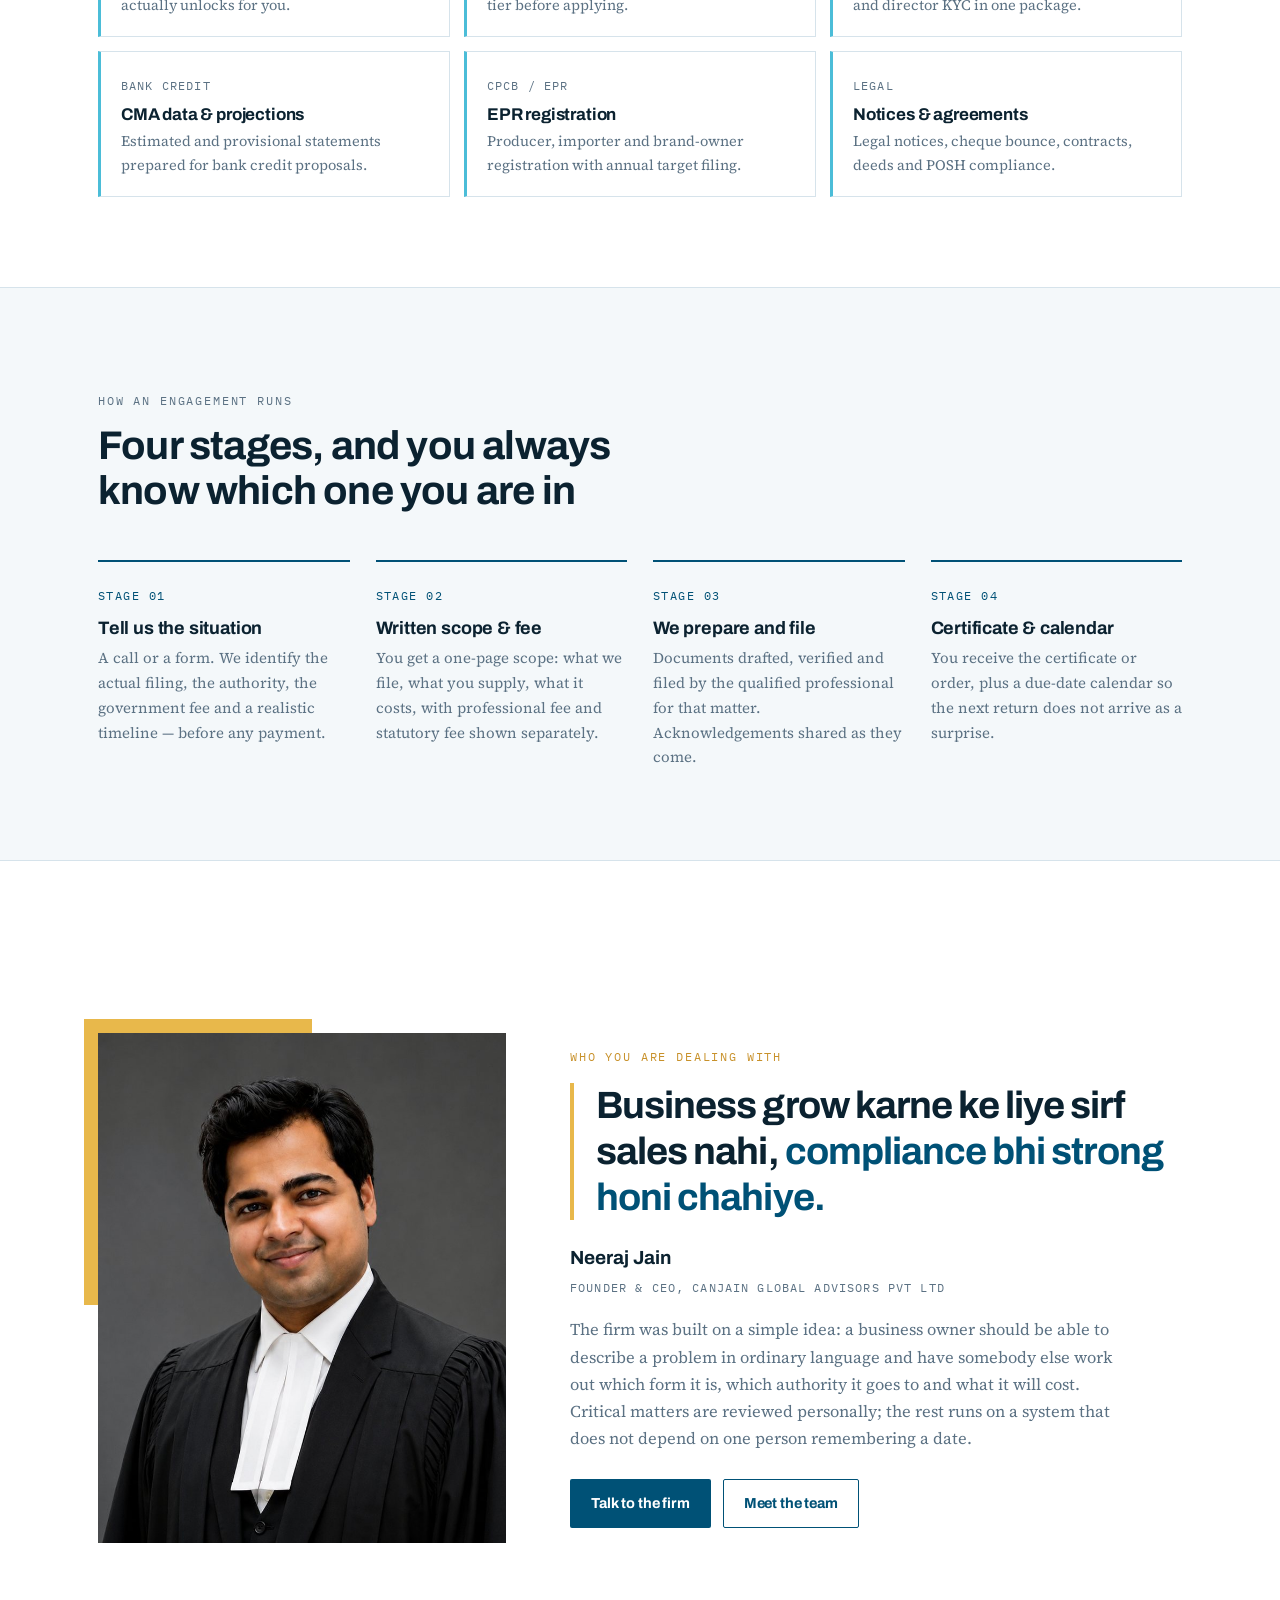
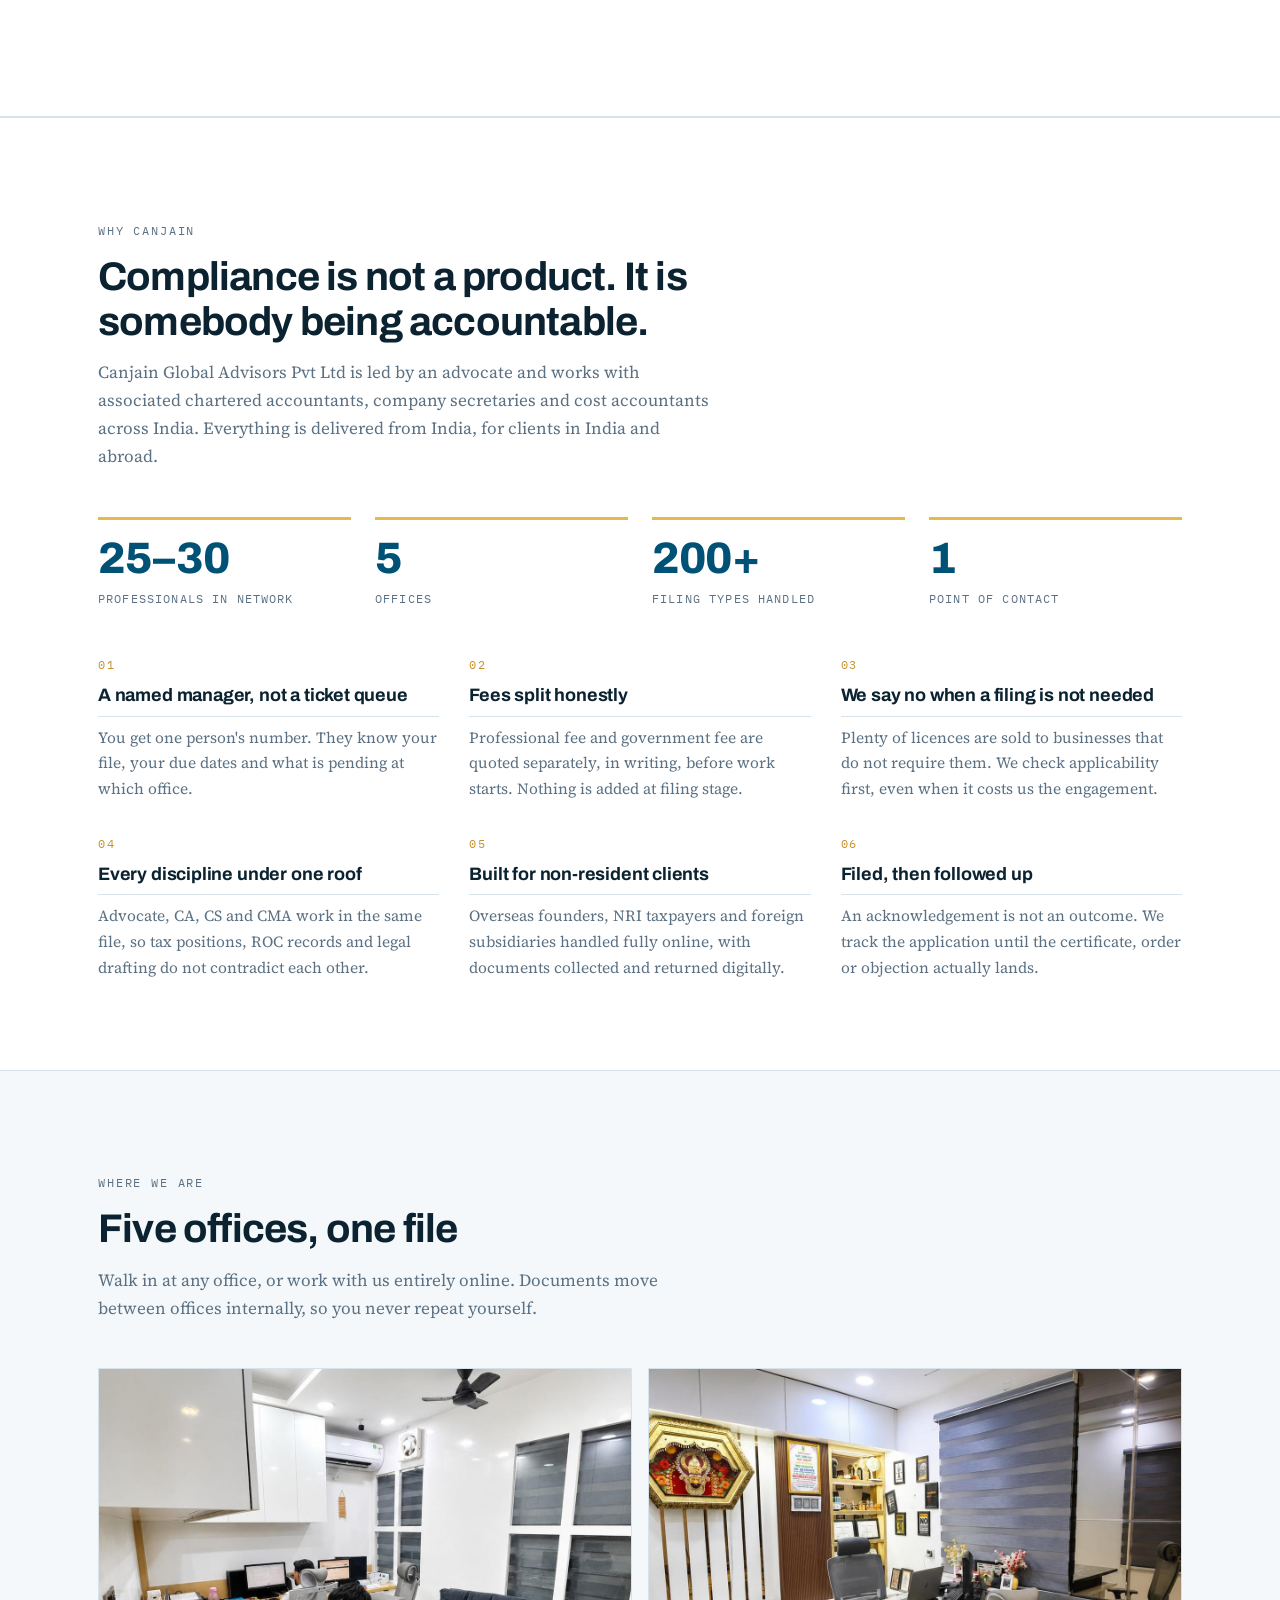
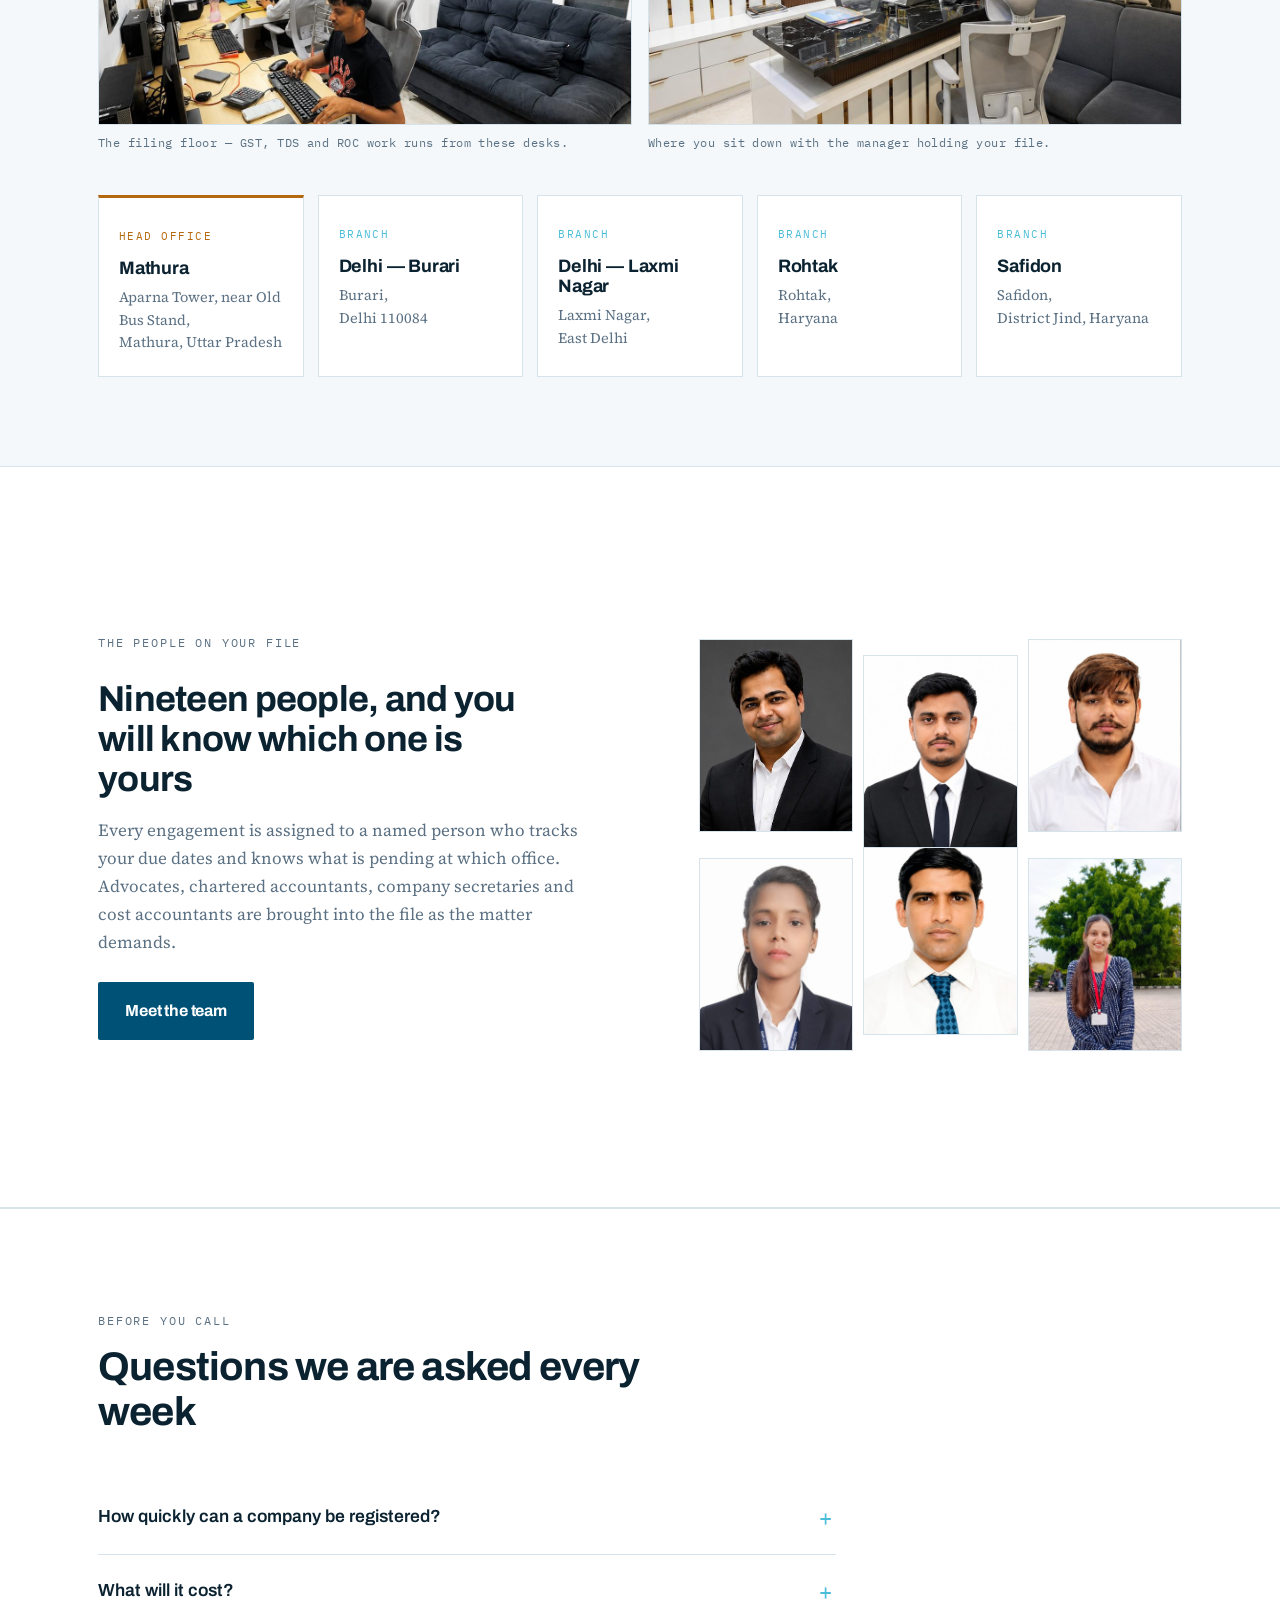
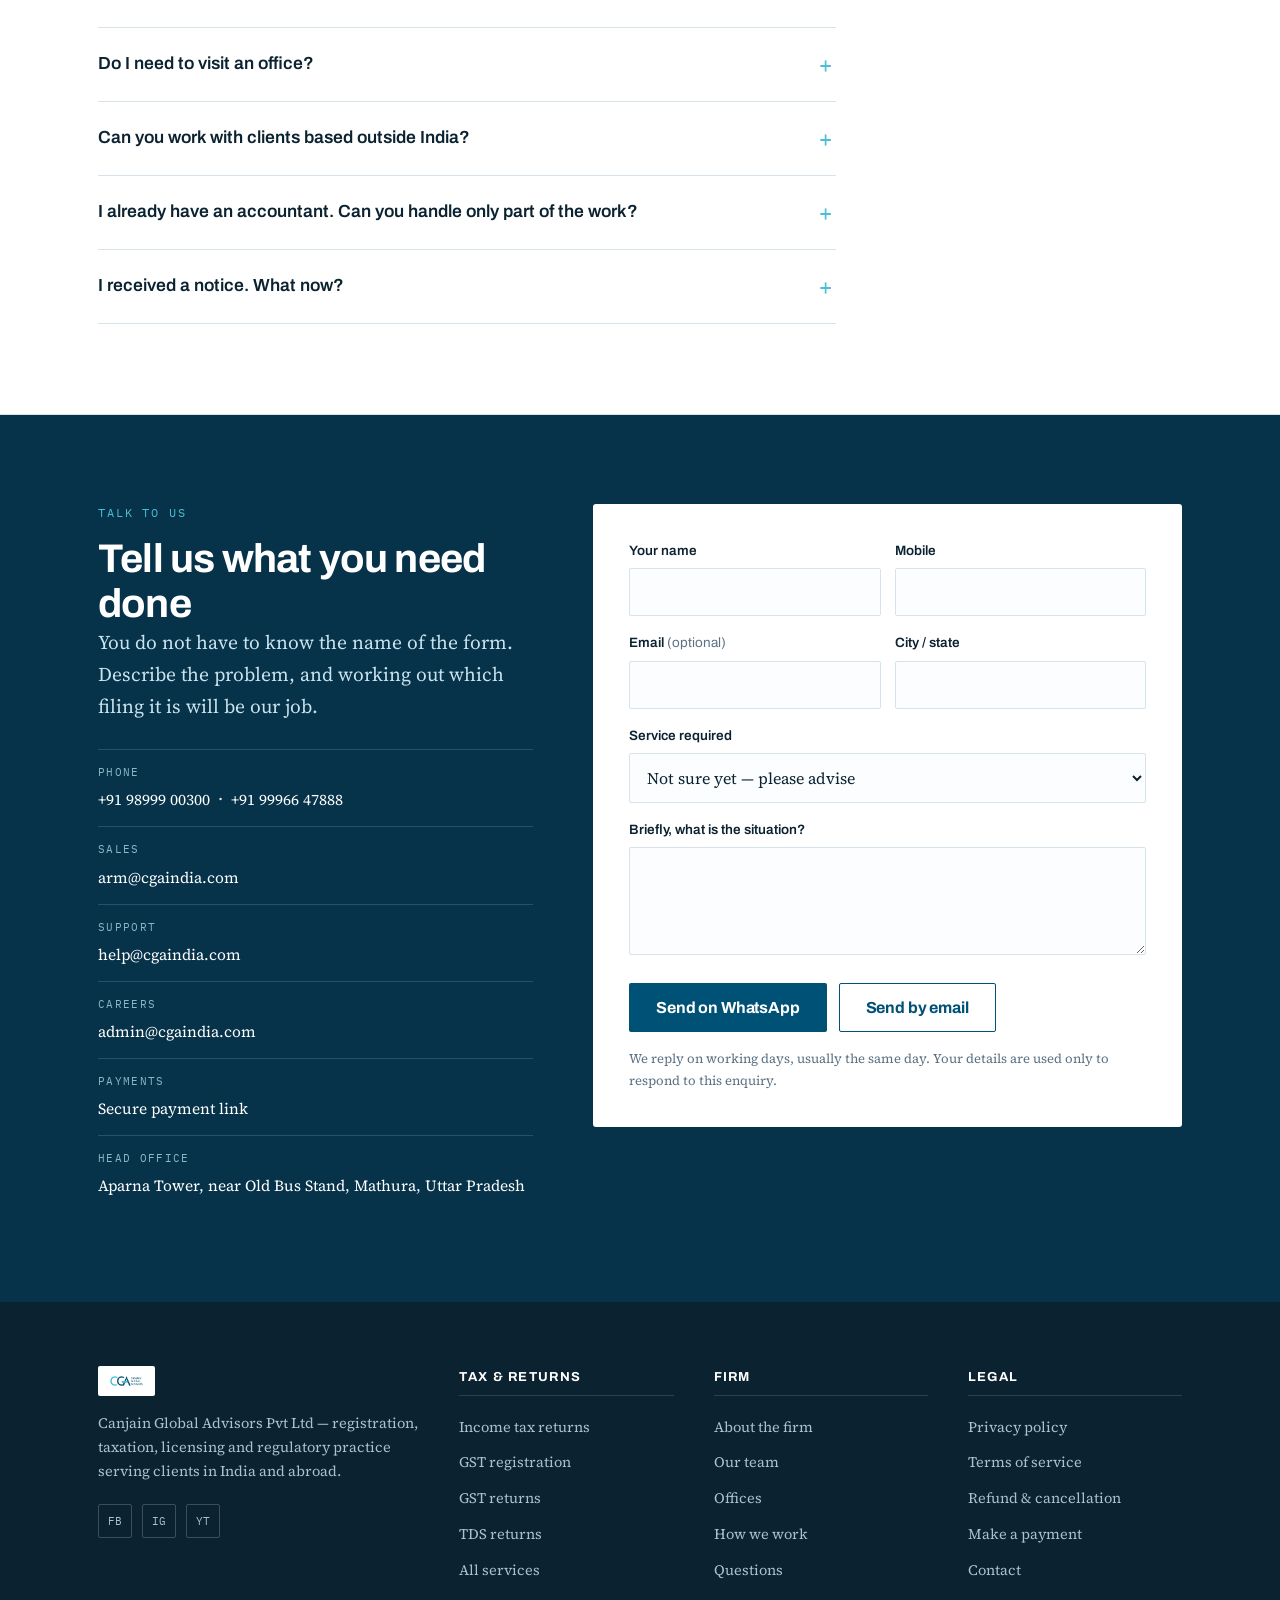
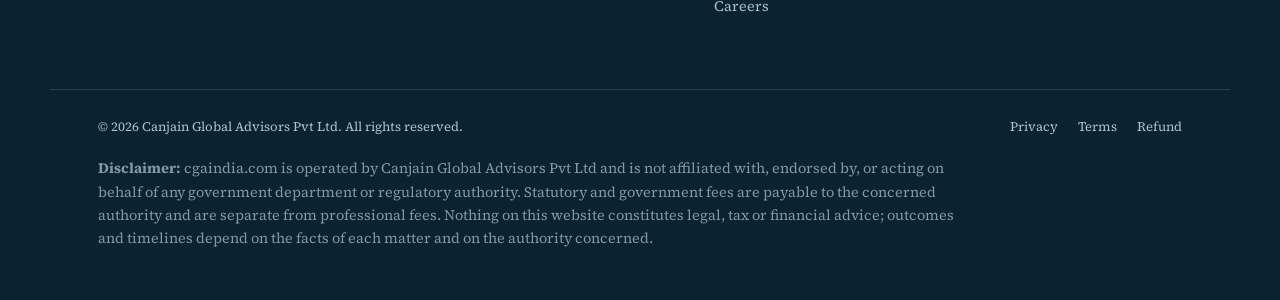
==== commit 8a1edecf: "Add files via upload" ====
--- a/index.html
+++ b/index.html
@@ -86,9 +86,9 @@
           </div>
         </div>
       </div>
-      <a href="index.html#practices">Practices</a>
+      <a href="about.html">The firm</a>
       <a href="index.html#process">How we work</a>
-      <a href="index.html#team">Team</a>
+      <a href="team.html">Team</a>
       <a href="index.html#offices">Offices</a>
       <a class="btn btn-gold" href="index.html#enquire">Get a quote</a>
     </nav>
@@ -471,184 +471,23 @@
   </section>
 
 
-  <!-- ============ TEAM ============ -->
-  <section id="team" class="band">
-    <div class="wrap">
-      <div class="section-head reveal">
+  <!-- ============ TEAM TEASER ============ -->
+  <section class="teamteaser">
+    <div class="wrap">
+      <div class="tt-copy reveal">
         <p class="eyebrow">The people on your file</p>
-        <h2>One of these names will be answering your calls</h2>
+        <h2>Nineteen people, and you will know which one is yours</h2>
         <p>Every engagement is assigned to a named person who tracks your due dates and knows what is pending at which office. Advocates, chartered accountants, company secretaries and cost accountants are brought into the file as the matter demands.</p>
-      </div>
-      <p class="tier">Leadership</p>
-      <div class="team reveal">
-        <figure class="member">
-          <div class="shot"><img src="assets/neeraj.jpg" alt="Neeraj Jain" width="640" height="800" loading="lazy" decoding="async"></div>
-          <figcaption>
-            <span class="nm">Neeraj Jain</span>
-            <span class="rl">Founder &amp; CEO</span>
-          </figcaption>
-        </figure>
-      </div>
-
-      <p class="tier">Senior executives — your primary point of contact</p>
-      <div class="team reveal">
-        <figure class="member">
-          <div class="shot"><img src="assets/naveen-kumar.jpg" alt="Naveen Kumar" width="640" height="800" loading="lazy" decoding="async"></div>
-          <figcaption>
-            <span class="nm">Naveen Kumar</span>
-            <span class="rl">Senior Executive</span>
-            <span class="ql">BA (Mathematics) · 6+ years</span>
-            <a class="tl" href="tel:+918750049000">+91 87500 49000</a>
-          </figcaption>
-        </figure>
-        <figure class="member">
-          <div class="shot"><img src="assets/krishan-kumar.jpg" alt="Krishan Kumar" width="640" height="800" loading="lazy" decoding="async"></div>
-          <figcaption>
-            <span class="nm">Krishan Kumar</span>
-            <span class="rl">Senior Executive</span>
-            <span class="ql">M.Com · 5+ years</span>
-            <a class="tl" href="tel:+918585973030">+91 85859 73030</a>
-          </figcaption>
-        </figure>
-        <figure class="member">
-          <div class="shot"><img src="assets/suresh-kumar.jpg" alt="Suresh Kumar" width="421" height="526" loading="lazy" decoding="async"></div>
-          <figcaption>
-            <span class="nm">Suresh Kumar</span>
-            <span class="rl">Senior Executive</span>
-            <span class="ql">MBA (Pursuing) · 5+ years</span>
-            <a class="tl" href="tel:+919811585811">+91 98115 85811</a>
-          </figcaption>
-        </figure>
-        <figure class="member">
-          <div class="shot shot-init" aria-hidden="true"><span>S</span></div>
-          <figcaption>
-            <span class="nm">Shrey Jain</span>
-            <span class="rl">Senior Executive</span>
-            <span class="ql">CA Final · 3+ years</span>
-            <a class="tl" href="tel:+919896100158">+91 98961 00158</a>
-          </figcaption>
-        </figure>
-        <figure class="member">
-          <div class="shot"><img src="assets/pankaj.jpg" alt="Pankaj" width="640" height="800" loading="lazy" decoding="async"></div>
-          <figcaption>
-            <span class="nm">Pankaj</span>
-            <span class="rl">Senior Executive</span>
-            <span class="ql">B.Com · 3+ years</span>
-          </figcaption>
-        </figure>
-      </div>
-
-      <p class="tier">Assistants</p>
-      <div class="team reveal">
-        <figure class="member">
-          <div class="shot"><img src="assets/ranjay.jpg" alt="Ranjay" width="640" height="800" loading="lazy" decoding="async"></div>
-          <figcaption>
-            <span class="nm">Ranjay</span>
-            <span class="rl">Assistant</span>
-            <span class="ql">B.Com</span>
-          </figcaption>
-        </figure>
-        <figure class="member">
-          <div class="shot"><img src="assets/ravi.jpg" alt="Ravi" width="640" height="800" loading="lazy" decoding="async"></div>
-          <figcaption>
-            <span class="nm">Ravi</span>
-            <span class="rl">Assistant</span>
-            <span class="ql">BA (Pursuing)</span>
-          </figcaption>
-        </figure>
-        <figure class="member">
-          <div class="shot"><img src="assets/hemant-sharma.jpg" alt="Hemant Sharma" width="640" height="800" loading="lazy" decoding="async"></div>
-          <figcaption>
-            <span class="nm">Hemant Sharma</span>
-            <span class="rl">Assistant</span>
-            <span class="ql">B.Tech (Computer Engineering)</span>
-          </figcaption>
-        </figure>
-        <figure class="member">
-          <div class="shot"><img src="assets/sanjay-kumar.jpg" alt="Sanjay Kumar" width="640" height="800" loading="lazy" decoding="async"></div>
-          <figcaption>
-            <span class="nm">Sanjay Kumar</span>
-            <span class="rl">Assistant</span>
-            <span class="ql">M.Com</span>
-          </figcaption>
-        </figure>
-        <figure class="member">
-          <div class="shot shot-init" aria-hidden="true"><span>D</span></div>
-          <figcaption>
-            <span class="nm">Deepak</span>
-            <span class="rl">Assistant</span>
-          </figcaption>
-        </figure>
-        <figure class="member">
-          <div class="shot shot-init" aria-hidden="true"><span>S</span></div>
-          <figcaption>
-            <span class="nm">Shubham</span>
-            <span class="rl">Assistant</span>
-          </figcaption>
-        </figure>
-      </div>
-
-      <p class="tier">Junior assistants</p>
-      <div class="team reveal">
-        <figure class="member">
-          <div class="shot"><img src="assets/anurag.jpg" alt="Anurag" width="640" height="800" loading="lazy" decoding="async"></div>
-          <figcaption>
-            <span class="nm">Anurag</span>
-            <span class="rl">Junior Assistant</span>
-            <span class="ql">BCA (Pursuing)</span>
-          </figcaption>
-        </figure>
-        <figure class="member">
-          <div class="shot"><img src="assets/ankit.jpg" alt="Ankit" width="640" height="800" loading="lazy" decoding="async"></div>
-          <figcaption>
-            <span class="nm">Ankit</span>
-            <span class="rl">Junior Assistant</span>
-            <span class="ql">B.Sc Computer Science</span>
-          </figcaption>
-        </figure>
-        <figure class="member">
-          <div class="shot"><img src="assets/ritu.jpg" alt="Ritu" width="640" height="800" loading="lazy" decoding="async"></div>
-          <figcaption>
-            <span class="nm">Ritu</span>
-            <span class="rl">Junior Assistant</span>
-            <span class="ql">B.Com</span>
-          </figcaption>
-        </figure>
-        <figure class="member">
-          <div class="shot"><img src="assets/kafi.jpg" alt="Kafi" width="640" height="800" loading="lazy" decoding="async"></div>
-          <figcaption>
-            <span class="nm">Kafi</span>
-            <span class="rl">Junior Assistant</span>
-            <span class="ql">B.Com</span>
-          </figcaption>
-        </figure>
-        <figure class="member">
-          <div class="shot"><img src="assets/rahul.jpg" alt="Rahul" width="640" height="800" loading="lazy" decoding="async"></div>
-          <figcaption>
-            <span class="nm">Rahul</span>
-            <span class="rl">Junior Assistant</span>
-            <span class="ql">B.Com</span>
-          </figcaption>
-        </figure>
-        <figure class="member">
-          <div class="shot"><img src="assets/sushil.jpg" alt="Sushil" width="640" height="800" loading="lazy" decoding="async"></div>
-          <figcaption>
-            <span class="nm">Sushil</span>
-            <span class="rl">Junior Assistant</span>
-            <span class="ql">M.A. (English)</span>
-          </figcaption>
-        </figure>
-        <figure class="member">
-          <div class="shot"><img src="assets/suman.jpg" alt="Suman" width="640" height="800" loading="lazy" decoding="async"></div>
-          <figcaption>
-            <span class="nm">Suman</span>
-            <span class="rl">Junior Assistant</span>
-            <span class="ql">B.Com</span>
-          </figcaption>
-        </figure>
-      </div>
-
-      <p class="team-note reveal">Matters that require a qualified professional to sign or file are signed and filed by one. The team above prepares, verifies and follows up on your paperwork.</p>
+        <a class="btn btn-solid btn-lg" href="team.html">Meet the team</a>
+      </div>
+      <ul class="tt-faces reveal" aria-hidden="true">
+        <li><img src="assets/neeraj.jpg" alt="" width="433" height="541" loading="lazy" decoding="async"></li>
+        <li><img src="assets/naveen-kumar.jpg" alt="" width="640" height="800" loading="lazy" decoding="async"></li>
+        <li><img src="assets/krishan-kumar.jpg" alt="" width="640" height="800" loading="lazy" decoding="async"></li>
+        <li><img src="assets/ritu.jpg" alt="" width="640" height="800" loading="lazy" decoding="async"></li>
+        <li><img src="assets/hemant-sharma.jpg" alt="" width="640" height="800" loading="lazy" decoding="async"></li>
+        <li><img src="assets/kafi.jpg" alt="" width="640" height="800" loading="lazy" decoding="async"></li>
+      </ul>
     </div>
   </section>
 
@@ -786,7 +625,8 @@
     <div>
       <h4>Firm</h4>
       <ul>
-        <li><a href="#firm">About us</a></li>
+        <li><a href="about.html">About the firm</a></li>
+        <li><a href="team.html">Our team</a></li>
         <li><a href="#offices">Offices</a></li>
         <li><a href="#process">How we work</a></li>
         <li><a href="#faq">Questions</a></li>
--- a/assets/styles.css
+++ b/assets/styles.css
@@ -673,3 +673,72 @@
   .hero .credentials { margin-top: 26px; padding-top: 16px; }
   .hero-foot .wrap { padding-block: 12px; }
 }
+
+/* ================= FOOTER ALIGNMENT ================= */
+footer.site .top { grid-template-columns: 1.5fr repeat(3, 1fr); gap: 30px 40px; align-items: start; }
+footer.site .top > div > p:first-of-type { margin-top: 16px; }
+footer.site h4 { margin-top: 4px; padding-bottom: 10px; border-bottom: 1px solid rgba(255,255,255,.14); }
+footer.site ul li { padding: 6px 0; }
+footer.site img.mark { display: block; }
+.legal .row { row-gap: 10px; }
+.legal .row a { padding: 2px 0; }
+.disclaimer { max-width: none; }
+@media (max-width: 820px) {
+  footer.site .top { grid-template-columns: 1fr 1fr; gap: 30px; }
+  footer.site .top > div:first-child { grid-column: 1 / -1; }
+}
+
+/* ================= TEAM TEASER (home) ================= */
+.teamteaser { background: var(--white); border-block: 1px solid var(--rule); }
+.teamteaser .wrap { display: grid; grid-template-columns: 1fr .9fr; gap: clamp(30px, 5vw, 64px); align-items: center; padding-block: clamp(50px, 6vw, 78px); }
+.tt-copy h2 { font-size: clamp(24px, 3.2vw, 36px); margin: 14px 0 16px; max-width: 20ch; }
+.tt-copy p { color: var(--muted); max-width: 54ch; margin-bottom: 26px; }
+.tt-faces { list-style: none; margin: 0; padding: 0; display: grid; grid-template-columns: repeat(3, 1fr); gap: 10px; }
+.tt-faces li { margin: 0; }
+.tt-faces li { aspect-ratio: 4 / 5; overflow: hidden; border: 1px solid var(--rule); background: var(--cyan-wash); }
+.tt-faces img { width: 100%; height: 100%; object-fit: cover; object-position: 50% 16%; display: block; }
+.tt-faces li:nth-child(even) { transform: translateY(16px); }
+
+/* ================= ABOUT PAGE ================= */
+.two-col { display: grid; grid-template-columns: .85fr 1.15fr; gap: clamp(26px, 4vw, 56px); align-items: start; }
+.two-col h2 { font-size: clamp(24px, 3vw, 34px); max-width: 16ch; margin-top: 12px; }
+.two-col .prose > :first-child { margin-top: 0; }
+
+.journey { list-style: none; margin: 0; padding: 0; display: grid; gap: 0; }
+.journey li { position: relative; display: grid; grid-template-columns: 96px 1fr; gap: 24px; padding: 26px 0; border-top: 1px solid var(--rule); }
+.journey li:last-child { border-bottom: 1px solid var(--rule); }
+.jn { font-family: var(--mono); font-size: 13px; font-weight: 600; letter-spacing: .14em; color: var(--gold-deep); padding-top: 5px; }
+.journey h3 { font-size: clamp(19px, 2.2vw, 23px); margin-bottom: 9px; }
+.journey p { color: var(--muted); max-width: 74ch; margin: 0; }
+
+.vm .wrap { display: grid; grid-template-columns: 1fr 1fr; gap: 1px; background: var(--rule); padding-block: 0; }
+.vm-card { background: var(--petrol-deep); color: #CFE4EE; padding: clamp(34px, 4.5vw, 56px); }
+.vm-card .eyebrow { color: var(--gold); }
+.vm-card h2 { color: #fff; font-size: clamp(24px, 3.2vw, 34px); margin: 14px 0 18px; max-width: 16ch; }
+.vm-card p { color: #A9CCDC; max-width: 46ch; }
+.vm-card p + p { margin-top: 14px; }
+.vm-card--alt { background: var(--ink); }
+
+.values { display: grid; grid-template-columns: repeat(auto-fit, minmax(270px, 1fr)); gap: clamp(22px, 2.6vw, 34px); }
+.value { border-top: 3px solid var(--gold); padding-top: 18px; }
+.value h3 { font-size: 19px; margin-bottom: 10px; }
+.value p { color: var(--muted); font-size: 15.5px; }
+.value .cost { margin-top: 12px; padding-top: 12px; border-top: 1px solid var(--rule); font-family: var(--mono); font-size: 11.5px; letter-spacing: .05em; color: var(--petrol); }
+
+.clients { display: grid; grid-template-columns: repeat(auto-fit, minmax(250px, 1fr)); gap: clamp(20px, 2.4vw, 30px); }
+.client { background: var(--white); border: 1px solid var(--rule); border-left: 3px solid var(--cyan); padding: 24px 22px; }
+.client h3 { font-size: 18px; margin-bottom: 10px; }
+.client p { color: var(--muted); font-size: 15.5px; margin: 0; }
+
+@media (max-width: 860px) {
+  .teamteaser .wrap { grid-template-columns: 1fr; }
+  .two-col { grid-template-columns: 1fr; }
+  .two-col h2 { max-width: none; }
+  .vm .wrap { grid-template-columns: 1fr; }
+  .journey li { grid-template-columns: 1fr; gap: 8px; }
+  .jn { padding-top: 0; }
+}
+
+/* the disclaimer is a <p> inside the footer, so it inherits the 40ch column width */
+footer.site .disclaimer { max-width: 108ch; }
+footer.site .legal .row span:first-child { max-width: none; margin-top: 0; }
